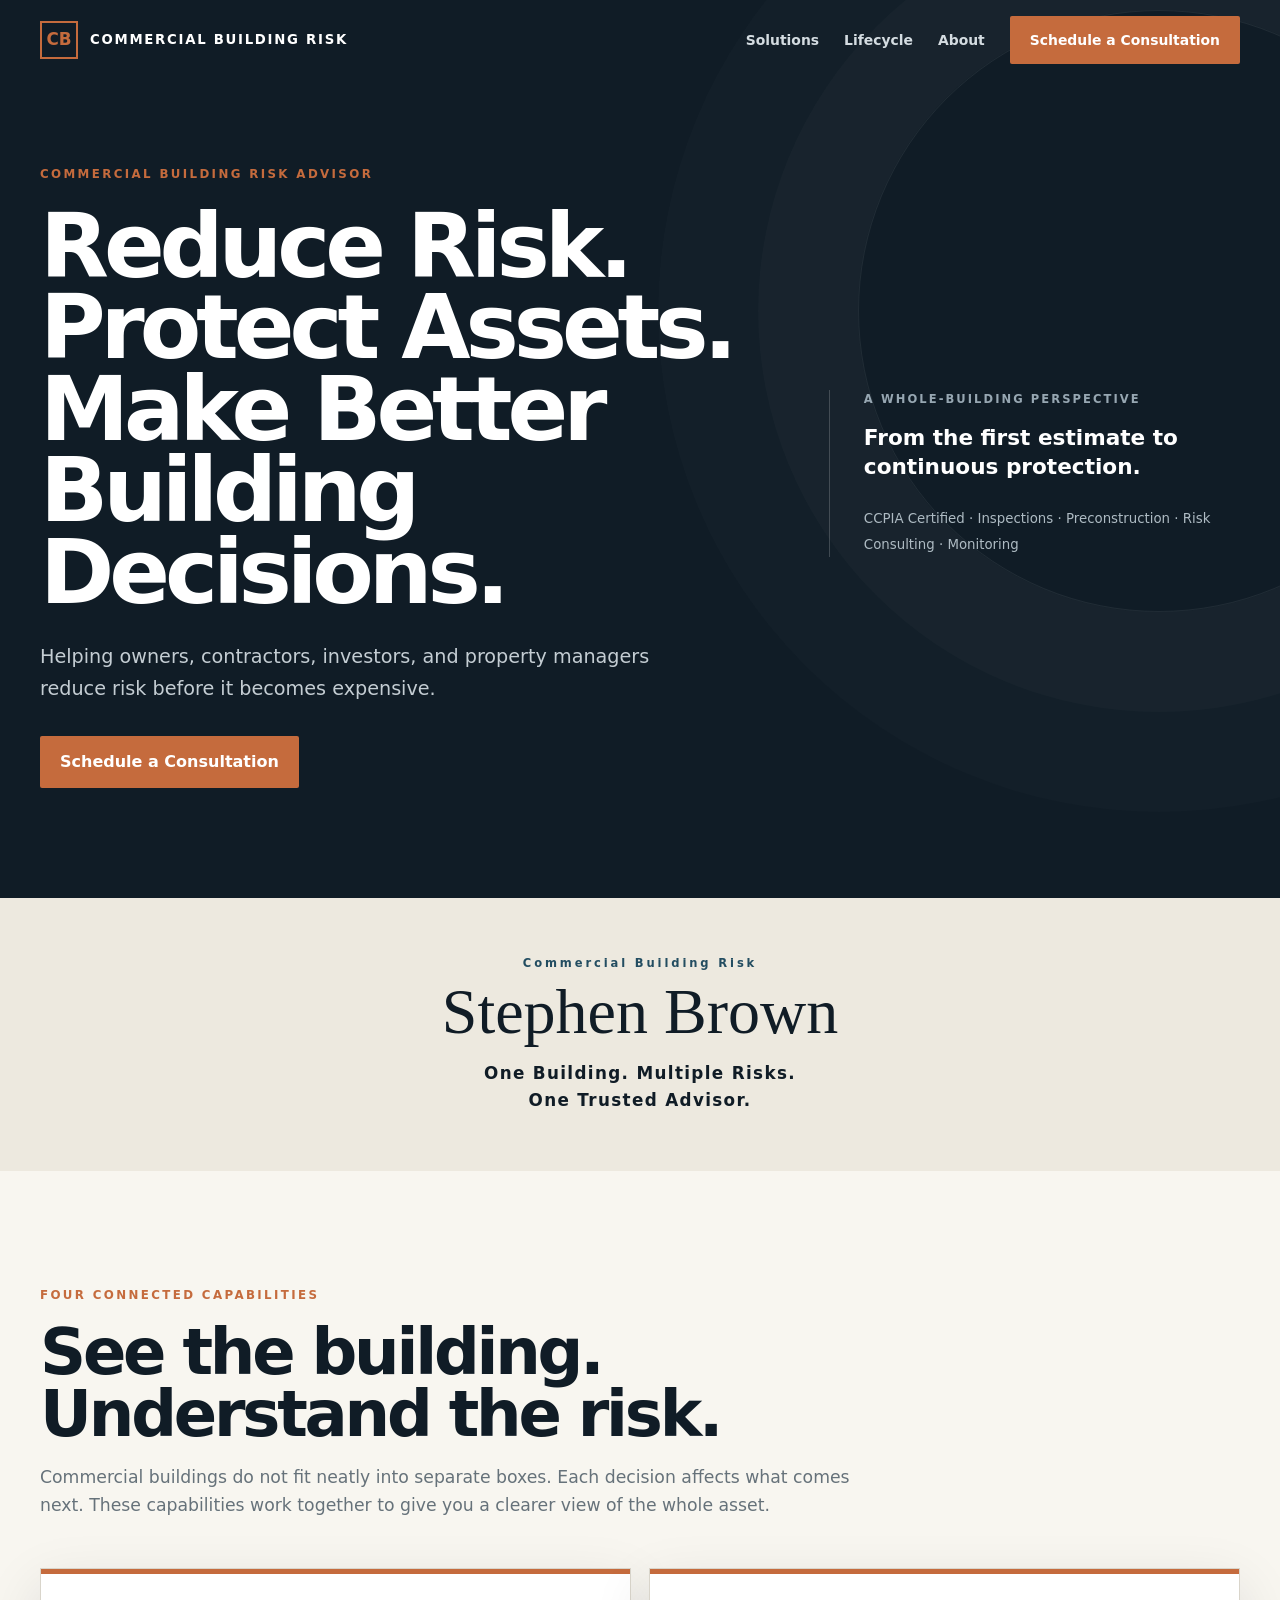
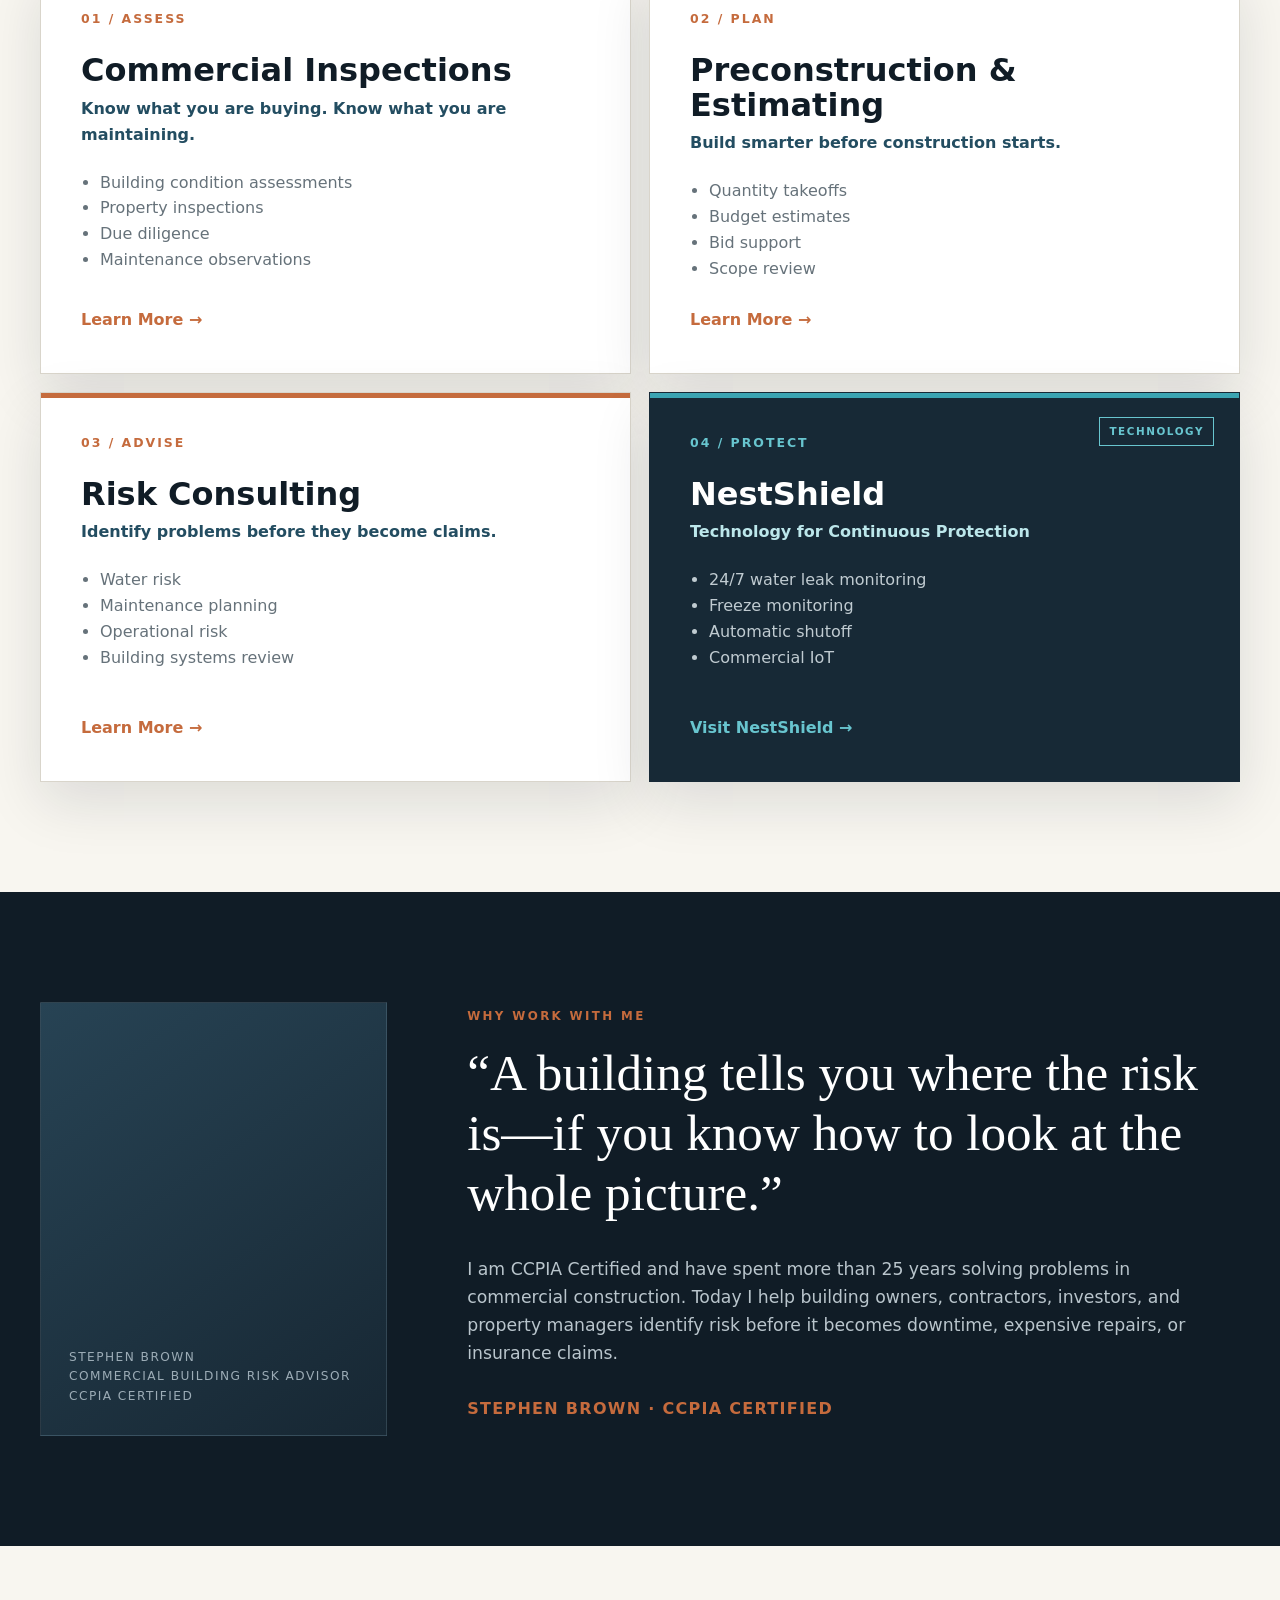
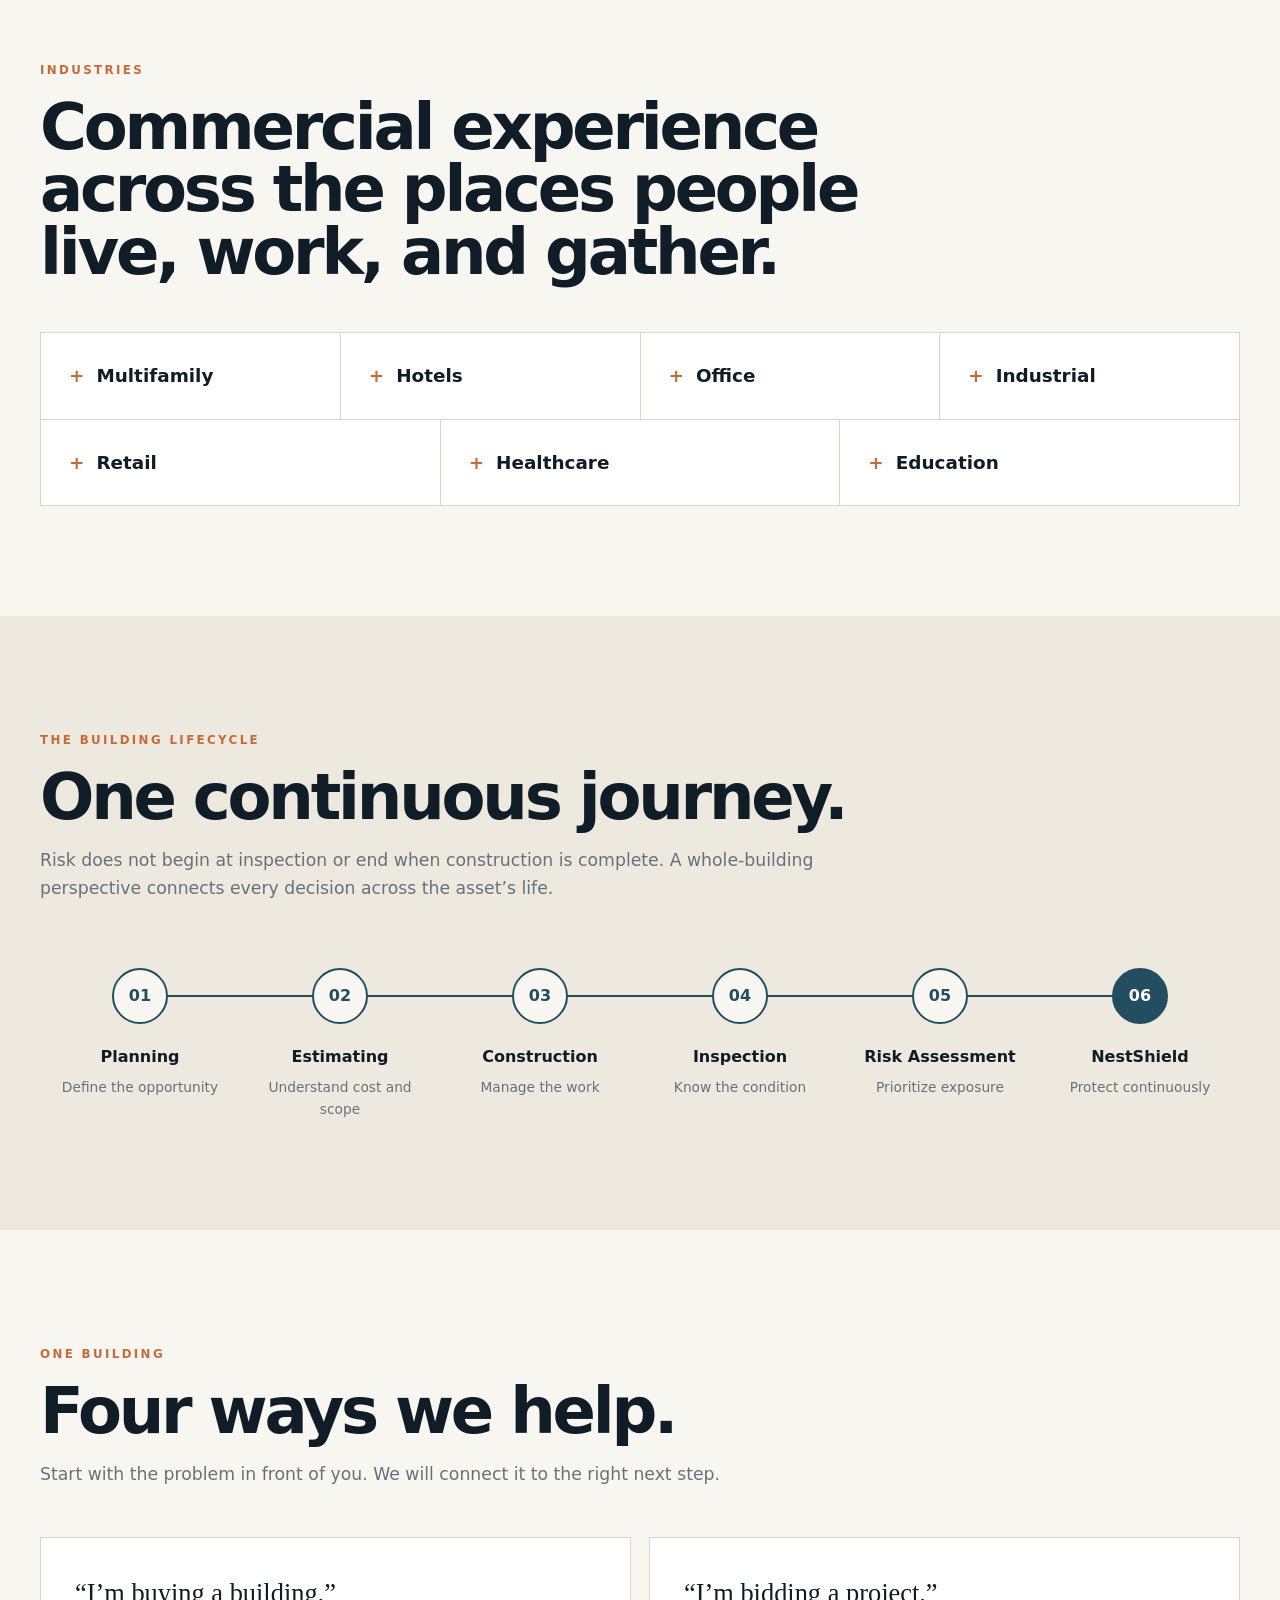
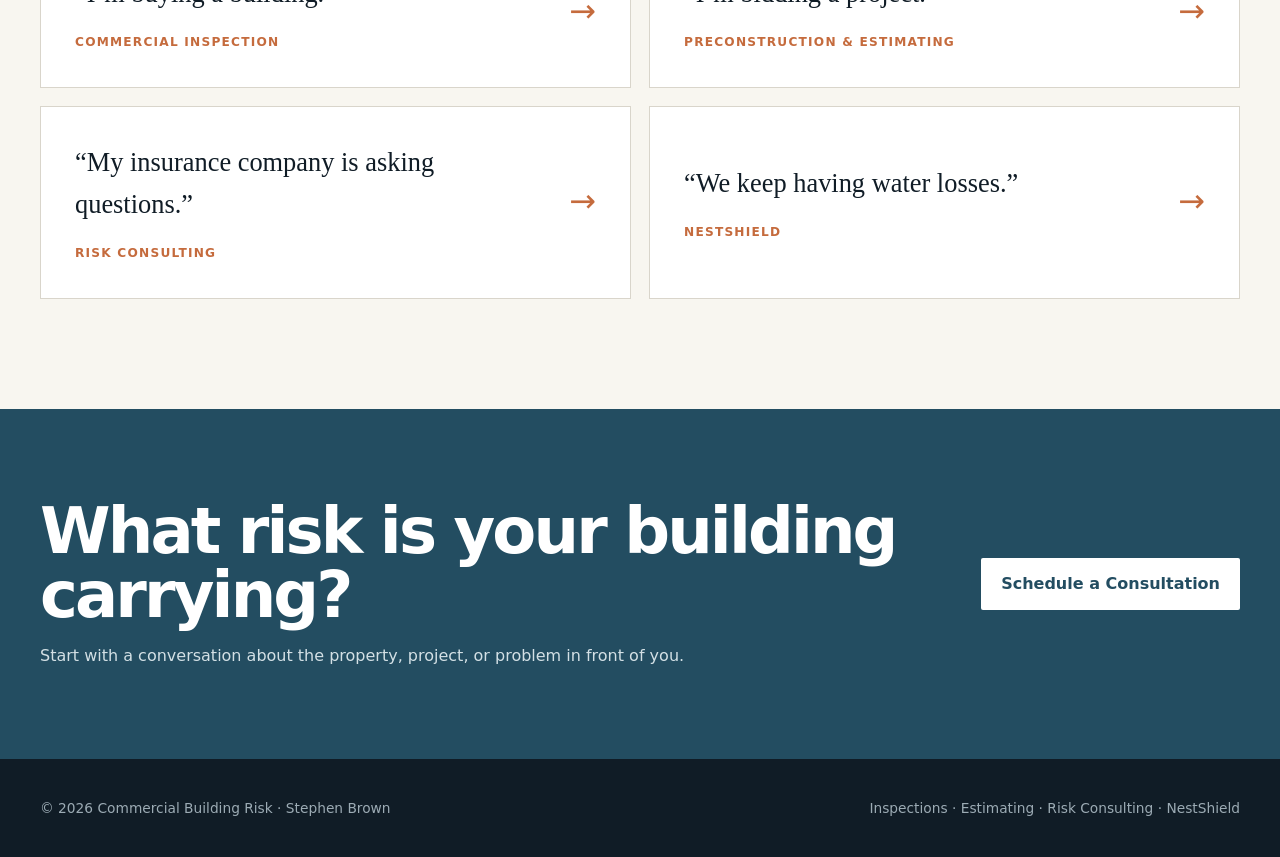
==== index.html @ 46a80c4d "Add CCPIA certification" ====
<!doctype html>
<html lang="en">
<head>
  <meta charset="utf-8">
  <meta name="viewport" content="width=device-width,initial-scale=1">
  <meta name="description" content="Commercial building inspections, preconstruction estimating, risk consulting, and continuous protection technology from Stephen Brown.">
  <title>Commercial Building Risk | Stephen Brown</title>
  <style>
    :root{--ink:#101c26;--ink2:#172936;--blue:#234d61;--copper:#c56b3d;--sand:#ede9df;--paper:#f8f6f0;--white:#fff;--muted:#66727a;--line:#d9d5cb;--max:1200px;--shadow:0 20px 55px rgba(16,28,38,.12)}
    *{box-sizing:border-box}html{scroll-behavior:smooth}body{margin:0;background:var(--paper);color:var(--ink);font:16px/1.62 Inter,ui-sans-serif,system-ui,-apple-system,"Segoe UI",sans-serif}a{color:inherit}.wrap{width:min(var(--max),calc(100% - 42px));margin:auto}.nav{height:80px;display:flex;align-items:center;justify-content:space-between;position:relative;z-index:2}.brand{text-decoration:none;display:flex;align-items:center;gap:12px;font-size:.83rem;font-weight:900;letter-spacing:.13em;text-transform:uppercase}.brand-mark{width:38px;height:38px;border:2px solid var(--copper);display:grid;place-items:center;color:var(--copper);font-size:1.05rem;letter-spacing:0}.navlinks{display:flex;align-items:center;gap:25px}.navlinks>a{text-decoration:none;color:#d4dce1;font-size:.87rem;font-weight:700}.btn{display:inline-flex;align-items:center;justify-content:center;padding:13px 20px;border-radius:2px;background:var(--copper);color:#fff;text-decoration:none;font-weight:850;transition:.2s}.btn:hover{transform:translateY(-2px);background:#ad5930}.navlinks .btn{color:#fff}.hero-wrap{background:var(--ink);color:#fff;position:relative;overflow:hidden}.hero-wrap:after{content:"";position:absolute;width:600px;height:600px;border:1px solid #ffffff12;border-radius:50%;right:-180px;top:10px;box-shadow:0 0 0 100px #ffffff05,0 0 0 200px #ffffff03}.hero{min-height:700px;display:grid;grid-template-columns:1fr .58fr;gap:80px;align-items:center;padding:80px 0 110px;position:relative;z-index:1}.eyebrow{color:var(--copper);font-size:.74rem;font-weight:900;letter-spacing:.2em;text-transform:uppercase}.hero h1{font-size:clamp(3.4rem,7vw,6.8rem);line-height:.91;letter-spacing:-.057em;margin:20px 0 28px;max-width:850px}.hero p{color:#c4cdd3;font-size:1.2rem;max-width:680px;margin:0 0 32px}.hero-side{border-left:1px solid #ffffff30;padding-left:34px}.hero-side span{display:block;color:#97a7b2;font-size:.72rem;font-weight:850;letter-spacing:.18em;text-transform:uppercase}.hero-side strong{display:block;font-size:1.35rem;line-height:1.35;margin:14px 0 24px}.hero-side small{color:#aebbc3}.manifesto{background:var(--sand);padding:56px 0}.manifesto-inner{text-align:center}.manifesto .mini{font-size:.72rem;letter-spacing:.25em;font-weight:900;color:var(--blue)}.manifesto h2{font-family:Georgia,serif;font-weight:400;font-size:clamp(2.2rem,5vw,4.6rem);margin:8px 0 2px;line-height:1}.manifesto p{font-size:1.05rem;font-weight:800;letter-spacing:.08em;margin:16px 0 0}.section{padding:110px 0}.heading{max-width:820px;margin-bottom:48px}.heading h2{font-size:clamp(2.7rem,5vw,5rem);line-height:.98;letter-spacing:-.05em;margin:14px 0 18px}.heading p{font-size:1.08rem;color:var(--muted)}.service-grid{display:grid;grid-template-columns:repeat(2,1fr);gap:18px}.service-card{background:#fff;border:1px solid var(--line);padding:40px;min-height:390px;display:flex;flex-direction:column;position:relative;overflow:hidden;box-shadow:var(--shadow)}.service-card:before{content:"";position:absolute;top:0;left:0;width:100%;height:5px;background:var(--copper)}.service-card .number{color:var(--copper);font-weight:900;font-size:.78rem;letter-spacing:.16em}.service-card h3{font-size:2rem;line-height:1.08;margin:24px 0 8px}.service-card .promise{color:var(--blue);font-weight:800;margin:0 0 22px}.service-card ul{padding-left:19px;color:var(--muted);margin:0 0 25px}.service-card a{margin-top:auto;text-decoration:none;font-weight:900;color:var(--copper)}.nest{background:var(--ink2);color:#fff;border-color:var(--ink2)}.nest:before{background:#3ba4b2}.nest .number,.nest a{color:#68c5cf}.nest .promise{color:#bce7eb}.nest ul{color:#c0cbd1}.nest-badge{position:absolute;right:25px;top:24px;border:1px solid #68c5cf;color:#68c5cf;padding:5px 9px;font-size:.65rem;font-weight:900;letter-spacing:.15em}.about{background:var(--ink);color:#fff}.about-grid{display:grid;grid-template-columns:.62fr 1.38fr;gap:80px;align-items:start}.portrait{aspect-ratio:4/5;background:linear-gradient(145deg,#274354,#172733);display:flex;align-items:flex-end;padding:28px;border:1px solid #ffffff17}.portrait span{color:#9cacb6;font-size:.76rem;letter-spacing:.12em;text-transform:uppercase}.about blockquote{font-family:Georgia,serif;font-size:clamp(2rem,4vw,3.6rem);line-height:1.18;margin:15px 0 32px}.about-copy{color:#b9c5cc;font-size:1.08rem;max-width:760px}.signature{color:var(--copper);font-weight:900;letter-spacing:.08em;margin-top:28px}.industries{display:flex;flex-wrap:wrap;border-top:1px solid var(--line);border-left:1px solid var(--line)}.industry{flex:1 1 240px;padding:28px;border-right:1px solid var(--line);border-bottom:1px solid var(--line);background:#fff;font-size:1.15rem;font-weight:850}.industry:before{content:"+";color:var(--copper);margin-right:12px}.lifecycle{background:var(--sand)}.journey{display:grid;grid-template-columns:repeat(6,1fr);position:relative;margin-top:65px}.journey:before{content:"";position:absolute;top:27px;left:8%;right:8%;height:2px;background:var(--blue)}.phase{text-align:center;position:relative;padding:0 12px}.dot{width:56px;height:56px;border-radius:50%;background:var(--paper);border:2px solid var(--blue);display:grid;place-items:center;margin:0 auto 20px;position:relative;font-weight:900;color:var(--blue)}.phase:last-child .dot{background:var(--blue);color:#fff}.phase h3{font-size:1rem;margin:0 0 6px}.phase p{font-size:.86rem;color:var(--muted);margin:0}.entry-grid{display:grid;grid-template-columns:repeat(2,1fr);gap:18px}.entry{background:#fff;border:1px solid var(--line);padding:34px;display:grid;grid-template-columns:1fr auto;align-items:center;gap:20px;transition:.2s}.entry:hover{transform:translateY(-3px);box-shadow:var(--shadow)}.entry .thought{font-family:Georgia,serif;font-size:1.65rem;margin:0 0 18px}.entry .answer{font-weight:900;color:var(--copper);text-transform:uppercase;letter-spacing:.1em;font-size:.76rem}.arrow{font-size:2rem;color:var(--copper)}.closing{background:var(--blue);color:#fff;padding:90px 0}.closing-inner{display:flex;align-items:center;justify-content:space-between;gap:50px}.closing h2{font-size:clamp(2.6rem,5vw,4.8rem);line-height:1;margin:0 0 16px;letter-spacing:-.045em}.closing p{color:#d3e0e5;max-width:650px;margin:0}.closing .btn{white-space:nowrap;background:#fff;color:var(--blue)}footer{background:var(--ink);color:#9cabb4;padding:38px 0}.foot{display:flex;justify-content:space-between;gap:20px;flex-wrap:wrap;font-size:.86rem}
    @media(max-width:900px){.hero{grid-template-columns:1fr;gap:45px}.hero-side{max-width:560px}.about-grid{grid-template-columns:1fr}.portrait{max-width:360px}.journey{grid-template-columns:repeat(3,1fr);gap:42px 0}.journey:before{display:none}.phase:after{content:"↓";display:block;color:var(--copper);margin-top:15px}.phase:last-child:after{display:none}.closing-inner{align-items:flex-start;flex-direction:column}}@media(max-width:650px){.wrap{width:min(var(--max),calc(100% - 26px))}.navlinks>a:not(.btn){display:none}.brand{font-size:.71rem}.hero{min-height:auto;padding:60px 0 80px}.hero h1{font-size:3.25rem}.service-grid,.entry-grid{grid-template-columns:1fr}.service-card{min-height:0;padding:30px}.section{padding:80px 0}.about-grid{gap:40px}.journey{grid-template-columns:1fr}.phase{padding-bottom:15px}.closing{padding:70px 0}.foot{display:grid}}
  </style>
</head>
<body>
  <header class="hero-wrap">
    <nav class="wrap nav"><a class="brand" href="#top"><span class="brand-mark">CB</span> Commercial Building Risk</a><div class="navlinks"><a href="#solutions">Solutions</a><a href="#lifecycle">Lifecycle</a><a href="#about">About</a><a class="btn" href="#contact">Schedule a Consultation</a></div></nav>
    <div class="wrap hero" id="top"><div><span class="eyebrow">Commercial Building Risk Advisor</span><h1>Reduce Risk. Protect Assets. Make Better Building Decisions.</h1><p>Helping owners, contractors, investors, and property managers reduce risk before it becomes expensive.</p><a class="btn" href="#contact">Schedule a Consultation</a></div><aside class="hero-side"><span>A whole-building perspective</span><strong>From the first estimate to continuous protection.</strong><small>CCPIA Certified · Inspections · Preconstruction · Risk Consulting · Monitoring</small></aside></div>
  </header>
  <main>
    <section class="manifesto"><div class="wrap manifesto-inner"><div class="mini">Commercial Building Risk</div><h2>Stephen Brown</h2><p>One Building. Multiple Risks.<br>One Trusted Advisor.</p></div></section>
    <section class="section" id="solutions"><div class="wrap"><div class="heading"><span class="eyebrow">Four connected capabilities</span><h2>See the building. Understand the risk.</h2><p>Commercial buildings do not fit neatly into separate boxes. Each decision affects what comes next. These capabilities work together to give you a clearer view of the whole asset.</p></div><div class="service-grid">
      <article class="service-card"><div class="number">01 / ASSESS</div><h3>Commercial Inspections</h3><p class="promise">Know what you are buying. Know what you are maintaining.</p><ul><li>Building condition assessments</li><li>Property inspections</li><li>Due diligence</li><li>Maintenance observations</li></ul><a href="#contact">Learn More →</a></article>
      <article class="service-card"><div class="number">02 / PLAN</div><h3>Preconstruction &amp; Estimating</h3><p class="promise">Build smarter before construction starts.</p><ul><li>Quantity takeoffs</li><li>Budget estimates</li><li>Bid support</li><li>Scope review</li></ul><a href="#contact">Learn More →</a></article>
      <article class="service-card"><div class="number">03 / ADVISE</div><h3>Risk Consulting</h3><p class="promise">Identify problems before they become claims.</p><ul><li>Water risk</li><li>Maintenance planning</li><li>Operational risk</li><li>Building systems review</li></ul><a href="#contact">Learn More →</a></article>
      <article class="service-card nest"><div class="nest-badge">TECHNOLOGY</div><div class="number">04 / PROTECT</div><h3>NestShield</h3><p class="promise">Technology for Continuous Protection</p><ul><li>24/7 water leak monitoring</li><li>Freeze monitoring</li><li>Automatic shutoff</li><li>Commercial IoT</li></ul><a href="https://nestshield.net" target="_blank" rel="noopener noreferrer">Visit NestShield →</a></article>
    </div></div></section>
    <section class="section about" id="about"><div class="wrap about-grid"><div class="portrait"><span>Stephen Brown<br>Commercial Building Risk Advisor<br>CCPIA Certified</span></div><div><span class="eyebrow">Why work with me</span><blockquote>“A building tells you where the risk is—if you know how to look at the whole picture.”</blockquote><p class="about-copy">I am CCPIA Certified and have spent more than 25 years solving problems in commercial construction. Today I help building owners, contractors, investors, and property managers identify risk before it becomes downtime, expensive repairs, or insurance claims.</p><div class="signature">STEPHEN BROWN · CCPIA CERTIFIED</div></div></div></section>
    <section class="section"><div class="wrap"><div class="heading"><span class="eyebrow">Industries</span><h2>Commercial experience across the places people live, work, and gather.</h2></div><div class="industries"><div class="industry">Multifamily</div><div class="industry">Hotels</div><div class="industry">Office</div><div class="industry">Industrial</div><div class="industry">Retail</div><div class="industry">Healthcare</div><div class="industry">Education</div></div></div></section>
    <section class="section lifecycle" id="lifecycle"><div class="wrap"><div class="heading"><span class="eyebrow">The building lifecycle</span><h2>One continuous journey.</h2><p>Risk does not begin at inspection or end when construction is complete. A whole-building perspective connects every decision across the asset’s life.</p></div><div class="journey"><div class="phase"><div class="dot">01</div><h3>Planning</h3><p>Define the opportunity</p></div><div class="phase"><div class="dot">02</div><h3>Estimating</h3><p>Understand cost and scope</p></div><div class="phase"><div class="dot">03</div><h3>Construction</h3><p>Manage the work</p></div><div class="phase"><div class="dot">04</div><h3>Inspection</h3><p>Know the condition</p></div><div class="phase"><div class="dot">05</div><h3>Risk Assessment</h3><p>Prioritize exposure</p></div><div class="phase"><div class="dot">06</div><h3>NestShield</h3><p>Protect continuously</p></div></div></div></section>
    <section class="section"><div class="wrap"><div class="heading"><span class="eyebrow">One building</span><h2>Four ways we help.</h2><p>Start with the problem in front of you. We will connect it to the right next step.</p></div><div class="entry-grid"><div class="entry"><div><p class="thought">“I’m buying a building.”</p><div class="answer">Commercial Inspection</div></div><div class="arrow">→</div></div><div class="entry"><div><p class="thought">“I’m bidding a project.”</p><div class="answer">Preconstruction &amp; Estimating</div></div><div class="arrow">→</div></div><div class="entry"><div><p class="thought">“My insurance company is asking questions.”</p><div class="answer">Risk Consulting</div></div><div class="arrow">→</div></div><div class="entry"><div><p class="thought">“We keep having water losses.”</p><div class="answer">NestShield</div></div><div class="arrow">→</div></div></div></div></section>
    <section class="closing" id="contact"><div class="wrap closing-inner"><div><h2>What risk is your building carrying?</h2><p>Start with a conversation about the property, project, or problem in front of you.</p></div><a class="btn" href="mailto:YOUR-EMAIL@EXAMPLE.COM?subject=Commercial%20Building%20Risk%20Consultation">Schedule a Consultation</a></div></section>
  </main>
  <footer><div class="wrap foot"><div>© 2026 Commercial Building Risk · Stephen Brown</div><div>Inspections · Estimating · Risk Consulting · NestShield</div></div></footer>
</body>
</html>
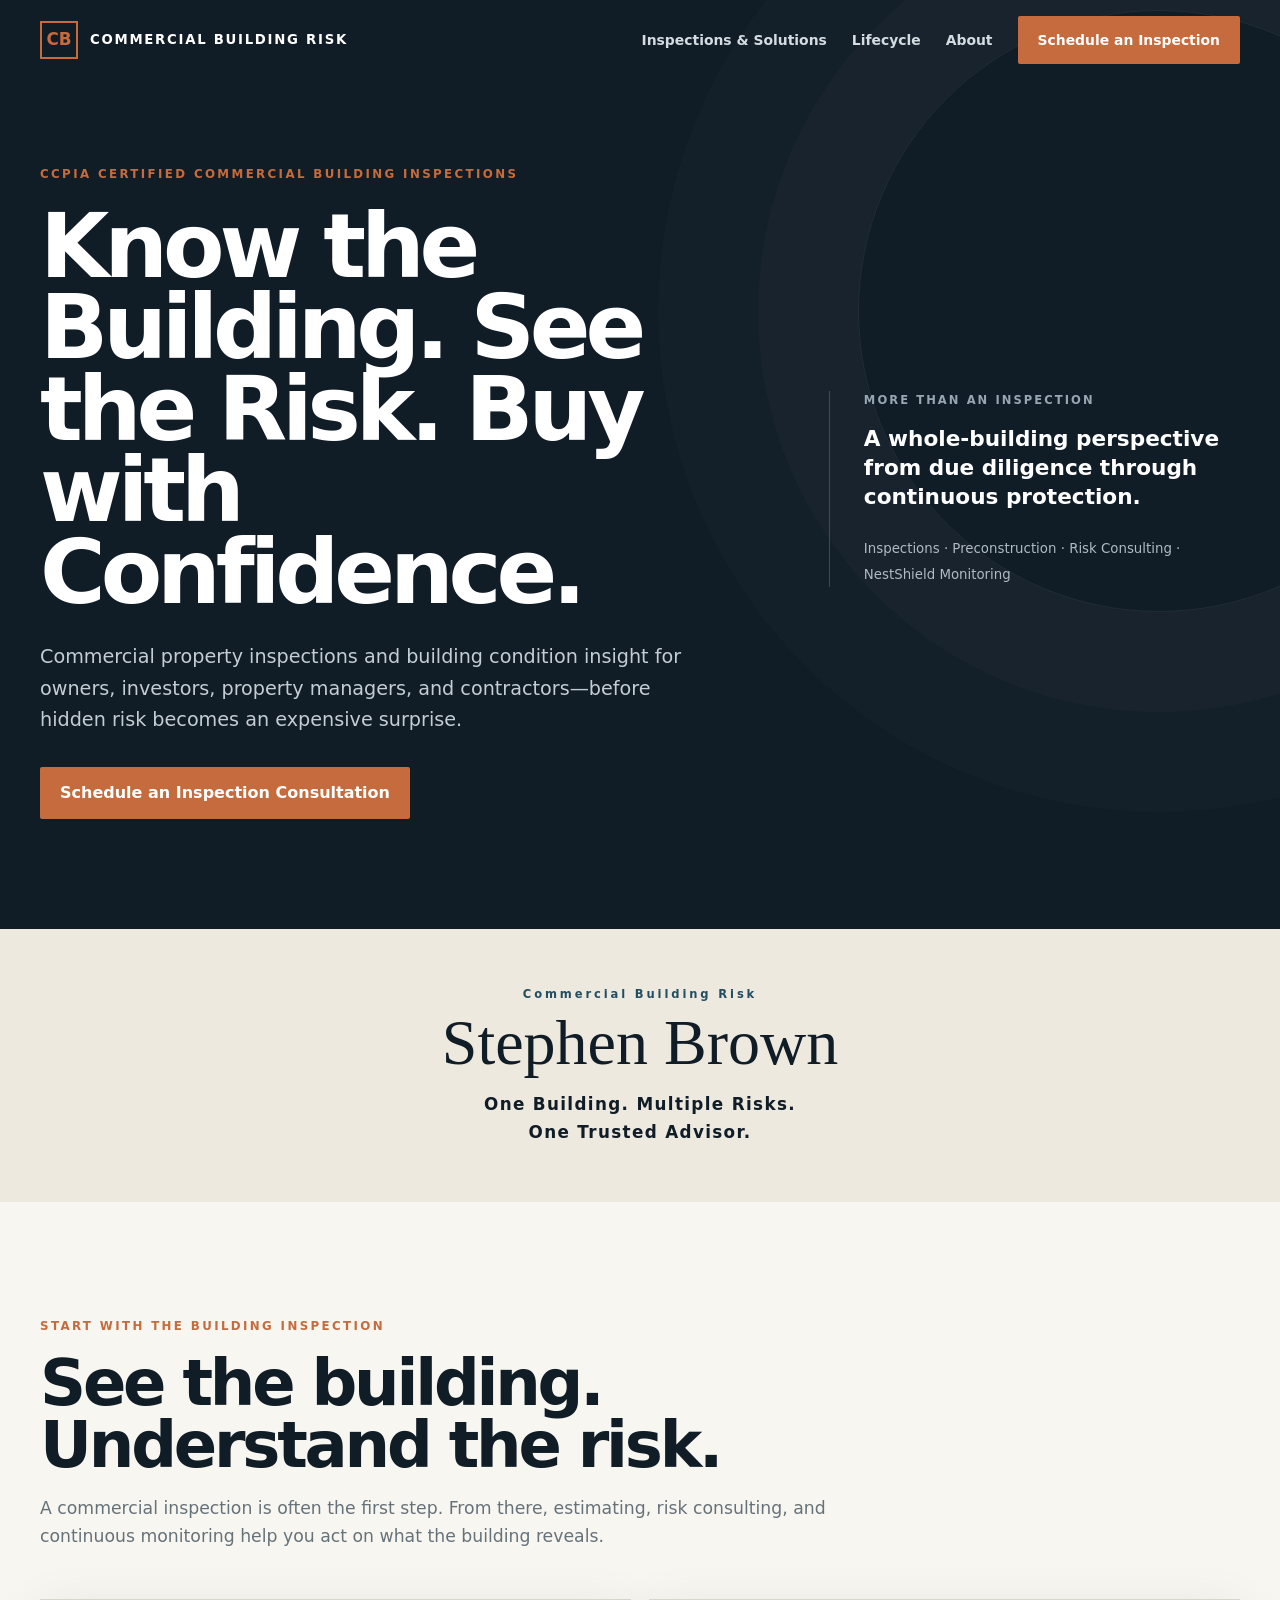
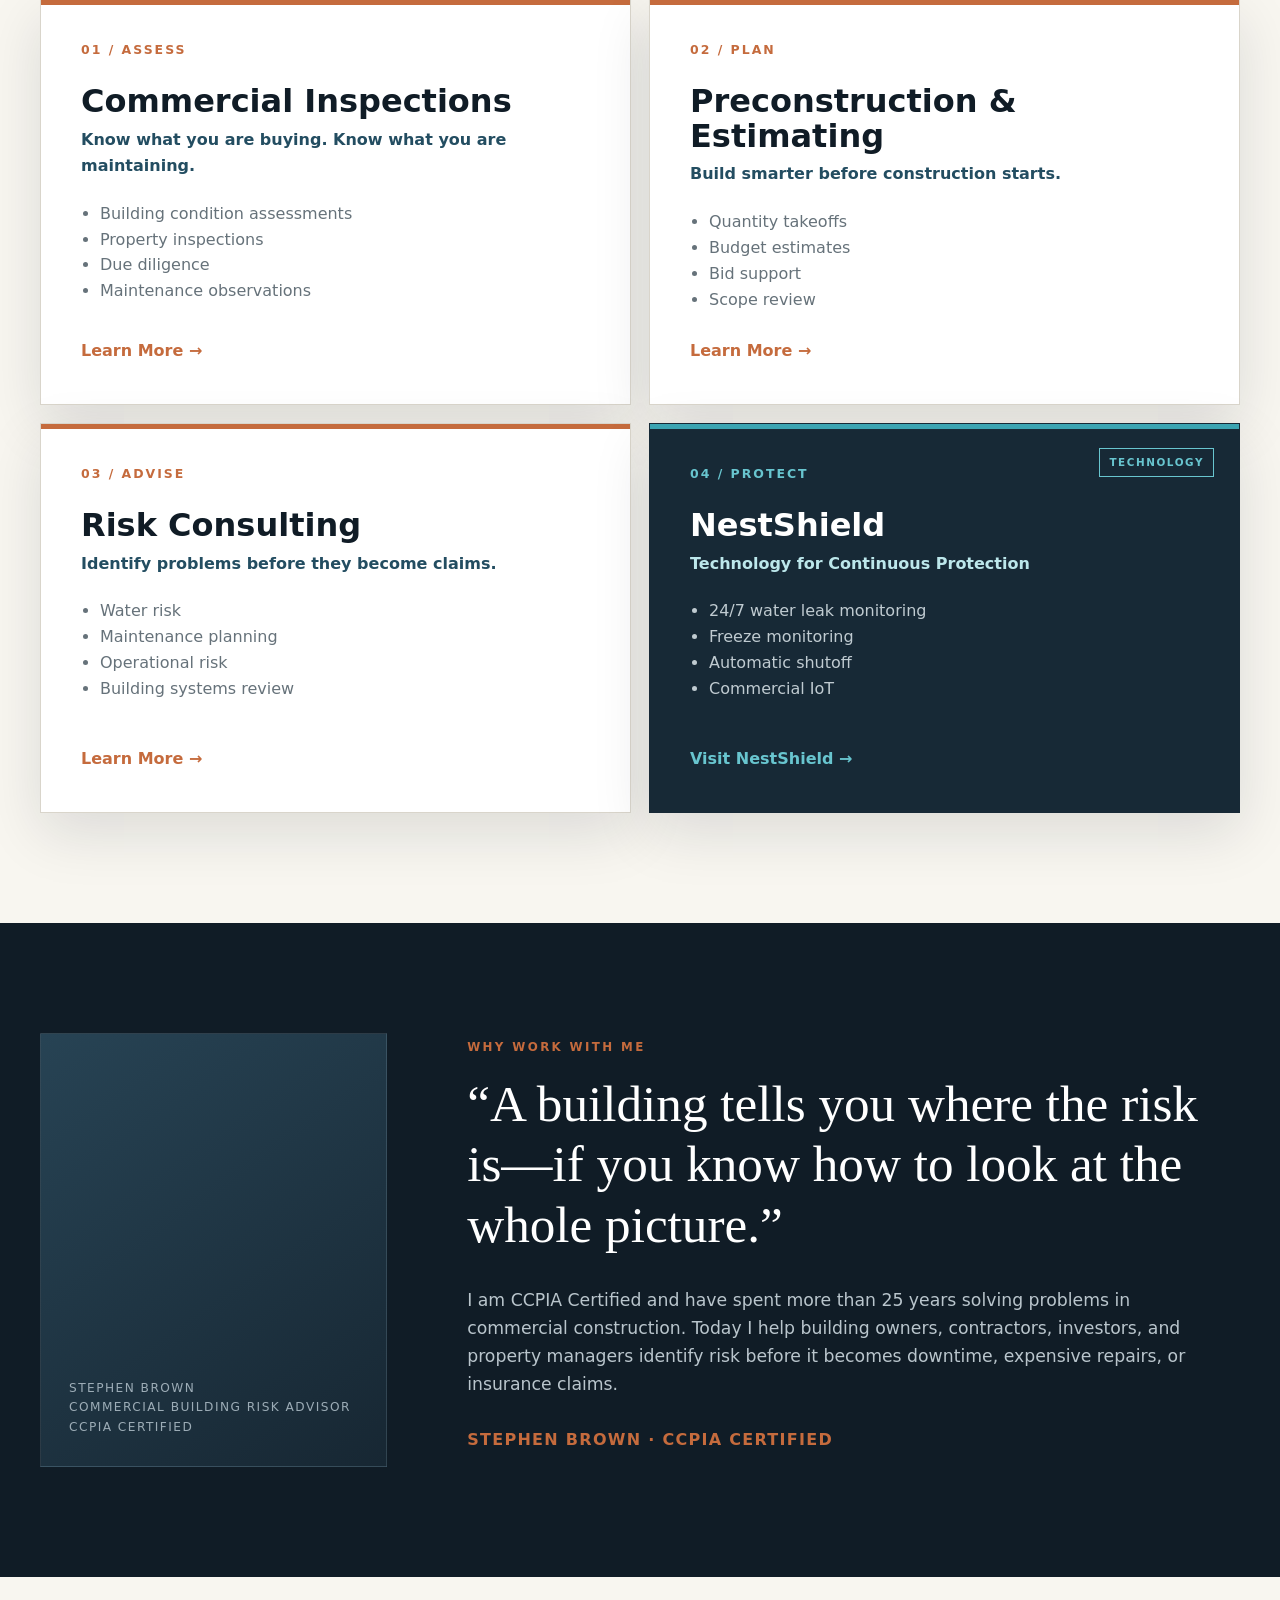
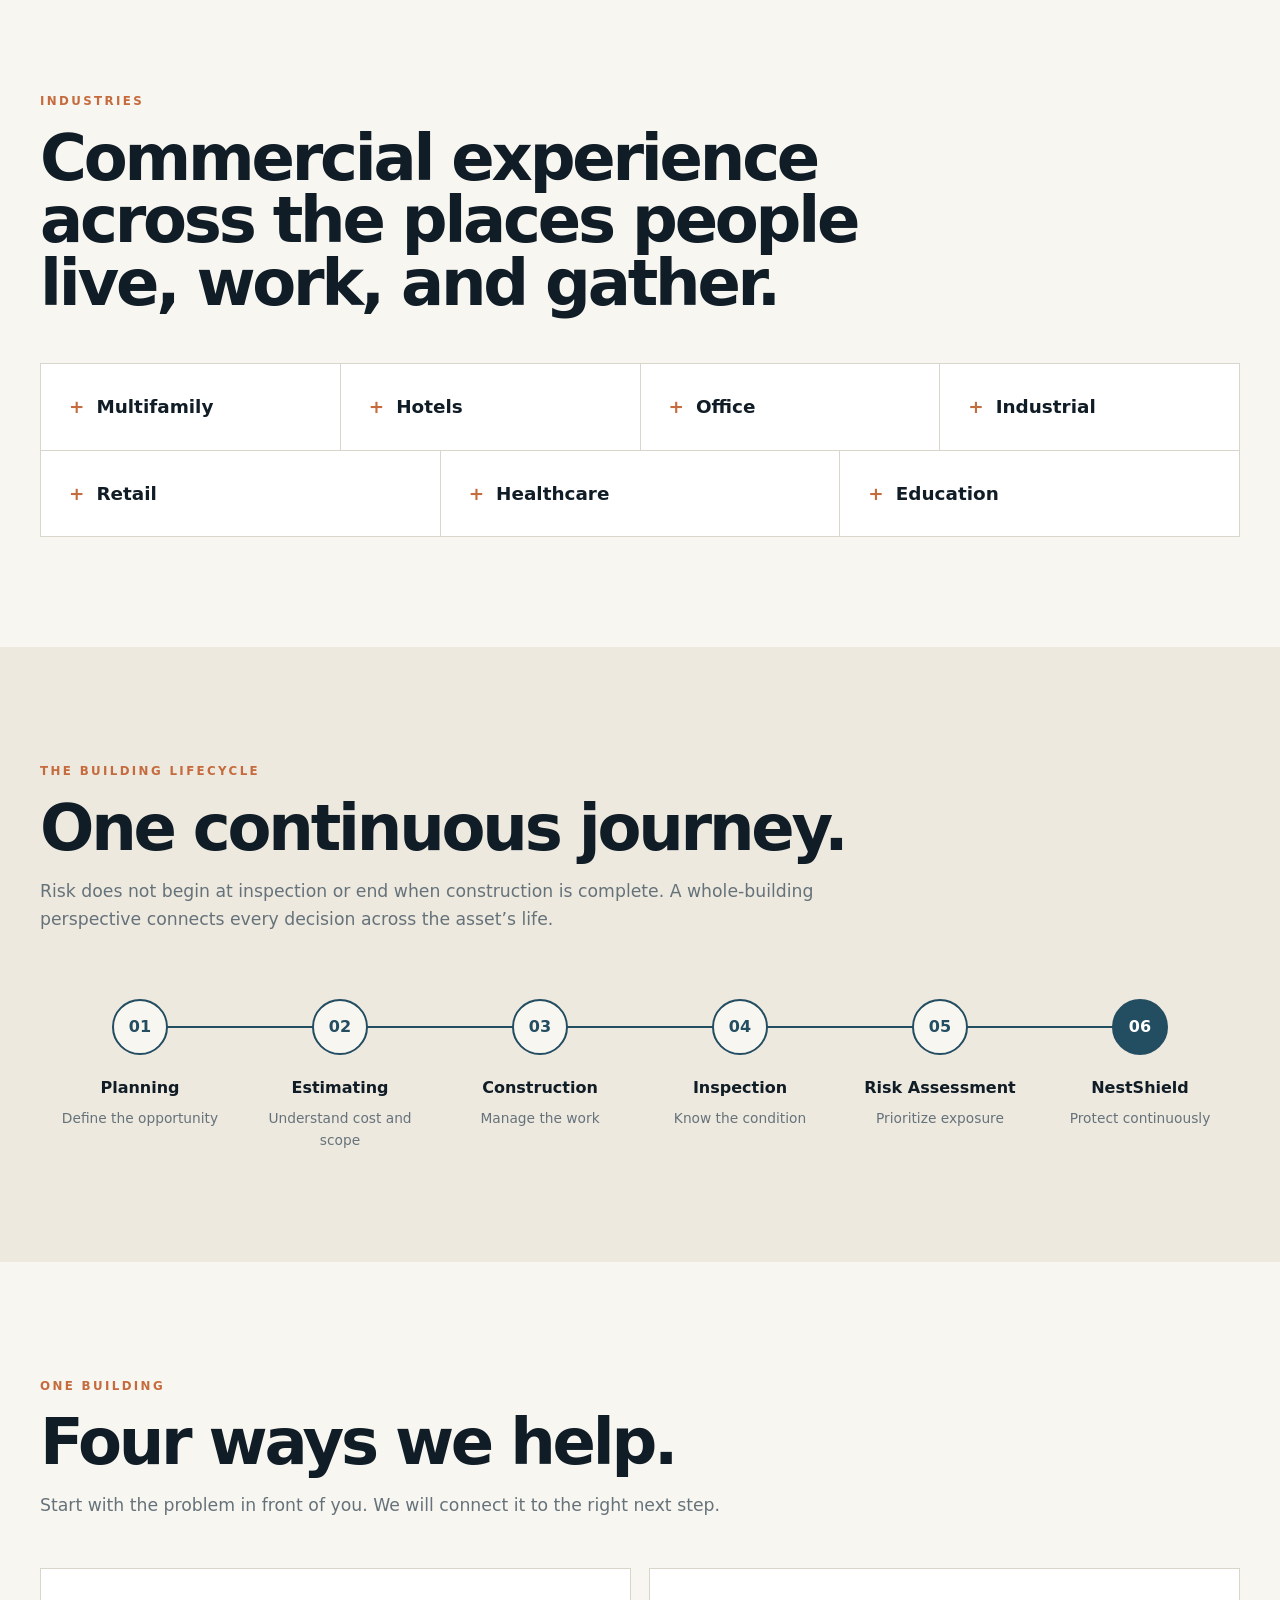
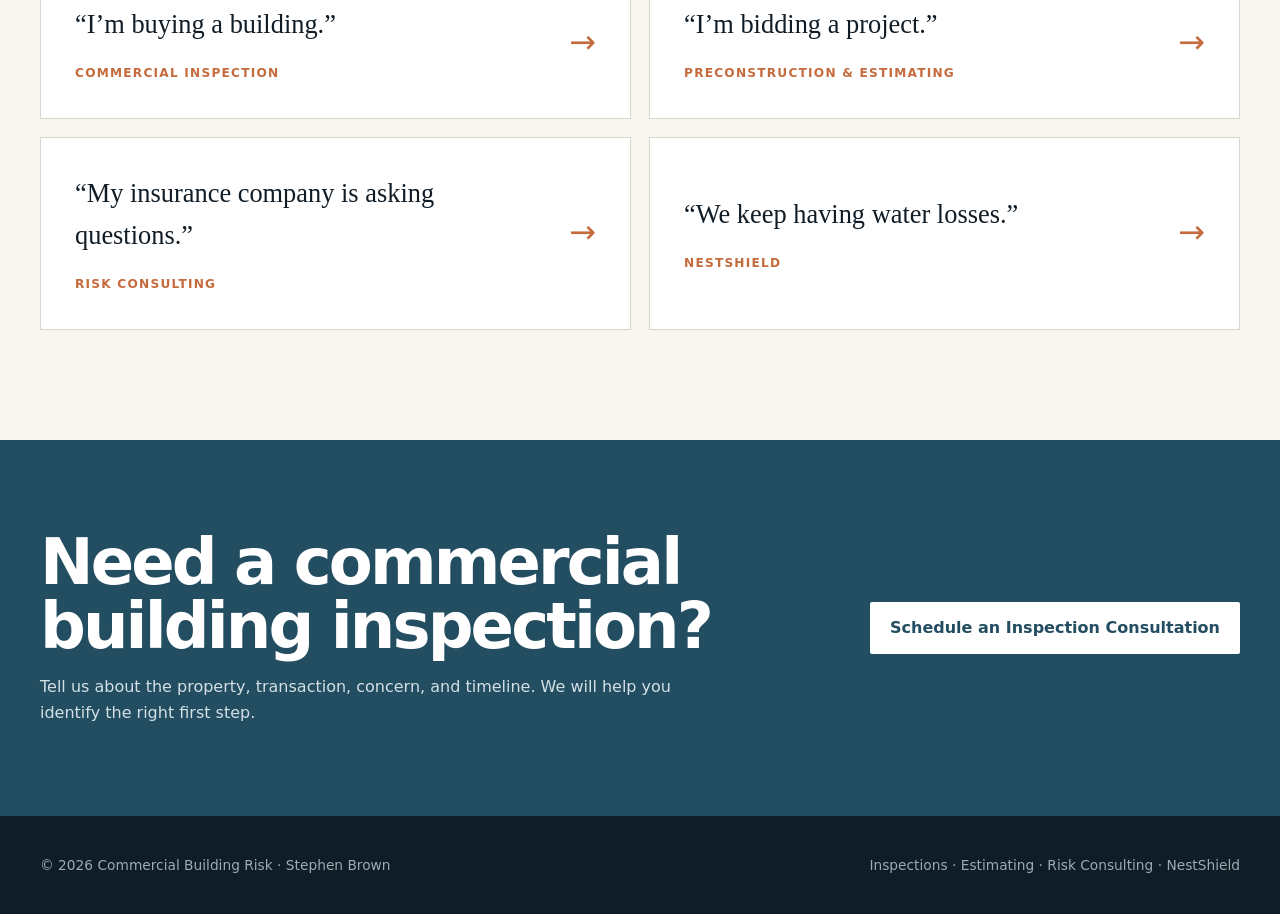
==== commit 54f367d6: "Lead with commercial building inspections" ====
--- a/index.html
+++ b/index.html
@@ -13,12 +13,12 @@
 </head>
 <body>
   <header class="hero-wrap">
-    <nav class="wrap nav"><a class="brand" href="#top"><span class="brand-mark">CB</span> Commercial Building Risk</a><div class="navlinks"><a href="#solutions">Solutions</a><a href="#lifecycle">Lifecycle</a><a href="#about">About</a><a class="btn" href="#contact">Schedule a Consultation</a></div></nav>
-    <div class="wrap hero" id="top"><div><span class="eyebrow">Commercial Building Risk Advisor</span><h1>Reduce Risk. Protect Assets. Make Better Building Decisions.</h1><p>Helping owners, contractors, investors, and property managers reduce risk before it becomes expensive.</p><a class="btn" href="#contact">Schedule a Consultation</a></div><aside class="hero-side"><span>A whole-building perspective</span><strong>From the first estimate to continuous protection.</strong><small>CCPIA Certified · Inspections · Preconstruction · Risk Consulting · Monitoring</small></aside></div>
+    <nav class="wrap nav"><a class="brand" href="#top"><span class="brand-mark">CB</span> Commercial Building Risk</a><div class="navlinks"><a href="#solutions">Inspections &amp; Solutions</a><a href="#lifecycle">Lifecycle</a><a href="#about">About</a><a class="btn" href="#contact">Schedule an Inspection</a></div></nav>
+    <div class="wrap hero" id="top"><div><span class="eyebrow">CCPIA Certified Commercial Building Inspections</span><h1>Know the Building. See the Risk. Buy with Confidence.</h1><p>Commercial property inspections and building condition insight for owners, investors, property managers, and contractors—before hidden risk becomes an expensive surprise.</p><a class="btn" href="#contact">Schedule an Inspection Consultation</a></div><aside class="hero-side"><span>More than an inspection</span><strong>A whole-building perspective from due diligence through continuous protection.</strong><small>Inspections · Preconstruction · Risk Consulting · NestShield Monitoring</small></aside></div>
   </header>
   <main>
     <section class="manifesto"><div class="wrap manifesto-inner"><div class="mini">Commercial Building Risk</div><h2>Stephen Brown</h2><p>One Building. Multiple Risks.<br>One Trusted Advisor.</p></div></section>
-    <section class="section" id="solutions"><div class="wrap"><div class="heading"><span class="eyebrow">Four connected capabilities</span><h2>See the building. Understand the risk.</h2><p>Commercial buildings do not fit neatly into separate boxes. Each decision affects what comes next. These capabilities work together to give you a clearer view of the whole asset.</p></div><div class="service-grid">
+    <section class="section" id="solutions"><div class="wrap"><div class="heading"><span class="eyebrow">Start with the building inspection</span><h2>See the building. Understand the risk.</h2><p>A commercial inspection is often the first step. From there, estimating, risk consulting, and continuous monitoring help you act on what the building reveals.</p></div><div class="service-grid">
       <article class="service-card"><div class="number">01 / ASSESS</div><h3>Commercial Inspections</h3><p class="promise">Know what you are buying. Know what you are maintaining.</p><ul><li>Building condition assessments</li><li>Property inspections</li><li>Due diligence</li><li>Maintenance observations</li></ul><a href="#contact">Learn More →</a></article>
       <article class="service-card"><div class="number">02 / PLAN</div><h3>Preconstruction &amp; Estimating</h3><p class="promise">Build smarter before construction starts.</p><ul><li>Quantity takeoffs</li><li>Budget estimates</li><li>Bid support</li><li>Scope review</li></ul><a href="#contact">Learn More →</a></article>
       <article class="service-card"><div class="number">03 / ADVISE</div><h3>Risk Consulting</h3><p class="promise">Identify problems before they become claims.</p><ul><li>Water risk</li><li>Maintenance planning</li><li>Operational risk</li><li>Building systems review</li></ul><a href="#contact">Learn More →</a></article>
@@ -28,7 +28,7 @@
     <section class="section"><div class="wrap"><div class="heading"><span class="eyebrow">Industries</span><h2>Commercial experience across the places people live, work, and gather.</h2></div><div class="industries"><div class="industry">Multifamily</div><div class="industry">Hotels</div><div class="industry">Office</div><div class="industry">Industrial</div><div class="industry">Retail</div><div class="industry">Healthcare</div><div class="industry">Education</div></div></div></section>
     <section class="section lifecycle" id="lifecycle"><div class="wrap"><div class="heading"><span class="eyebrow">The building lifecycle</span><h2>One continuous journey.</h2><p>Risk does not begin at inspection or end when construction is complete. A whole-building perspective connects every decision across the asset’s life.</p></div><div class="journey"><div class="phase"><div class="dot">01</div><h3>Planning</h3><p>Define the opportunity</p></div><div class="phase"><div class="dot">02</div><h3>Estimating</h3><p>Understand cost and scope</p></div><div class="phase"><div class="dot">03</div><h3>Construction</h3><p>Manage the work</p></div><div class="phase"><div class="dot">04</div><h3>Inspection</h3><p>Know the condition</p></div><div class="phase"><div class="dot">05</div><h3>Risk Assessment</h3><p>Prioritize exposure</p></div><div class="phase"><div class="dot">06</div><h3>NestShield</h3><p>Protect continuously</p></div></div></div></section>
     <section class="section"><div class="wrap"><div class="heading"><span class="eyebrow">One building</span><h2>Four ways we help.</h2><p>Start with the problem in front of you. We will connect it to the right next step.</p></div><div class="entry-grid"><div class="entry"><div><p class="thought">“I’m buying a building.”</p><div class="answer">Commercial Inspection</div></div><div class="arrow">→</div></div><div class="entry"><div><p class="thought">“I’m bidding a project.”</p><div class="answer">Preconstruction &amp; Estimating</div></div><div class="arrow">→</div></div><div class="entry"><div><p class="thought">“My insurance company is asking questions.”</p><div class="answer">Risk Consulting</div></div><div class="arrow">→</div></div><div class="entry"><div><p class="thought">“We keep having water losses.”</p><div class="answer">NestShield</div></div><div class="arrow">→</div></div></div></div></section>
-    <section class="closing" id="contact"><div class="wrap closing-inner"><div><h2>What risk is your building carrying?</h2><p>Start with a conversation about the property, project, or problem in front of you.</p></div><a class="btn" href="mailto:YOUR-EMAIL@EXAMPLE.COM?subject=Commercial%20Building%20Risk%20Consultation">Schedule a Consultation</a></div></section>
+    <section class="closing" id="contact"><div class="wrap closing-inner"><div><h2>Need a commercial building inspection?</h2><p>Tell us about the property, transaction, concern, and timeline. We will help you identify the right first step.</p></div><a class="btn" href="mailto:YOUR-EMAIL@EXAMPLE.COM?subject=Commercial%20Building%20Inspection%20Request">Schedule an Inspection Consultation</a></div></section>
   </main>
   <footer><div class="wrap foot"><div>© 2026 Commercial Building Risk · Stephen Brown</div><div>Inspections · Estimating · Risk Consulting · NestShield</div></div></footer>
 </body>
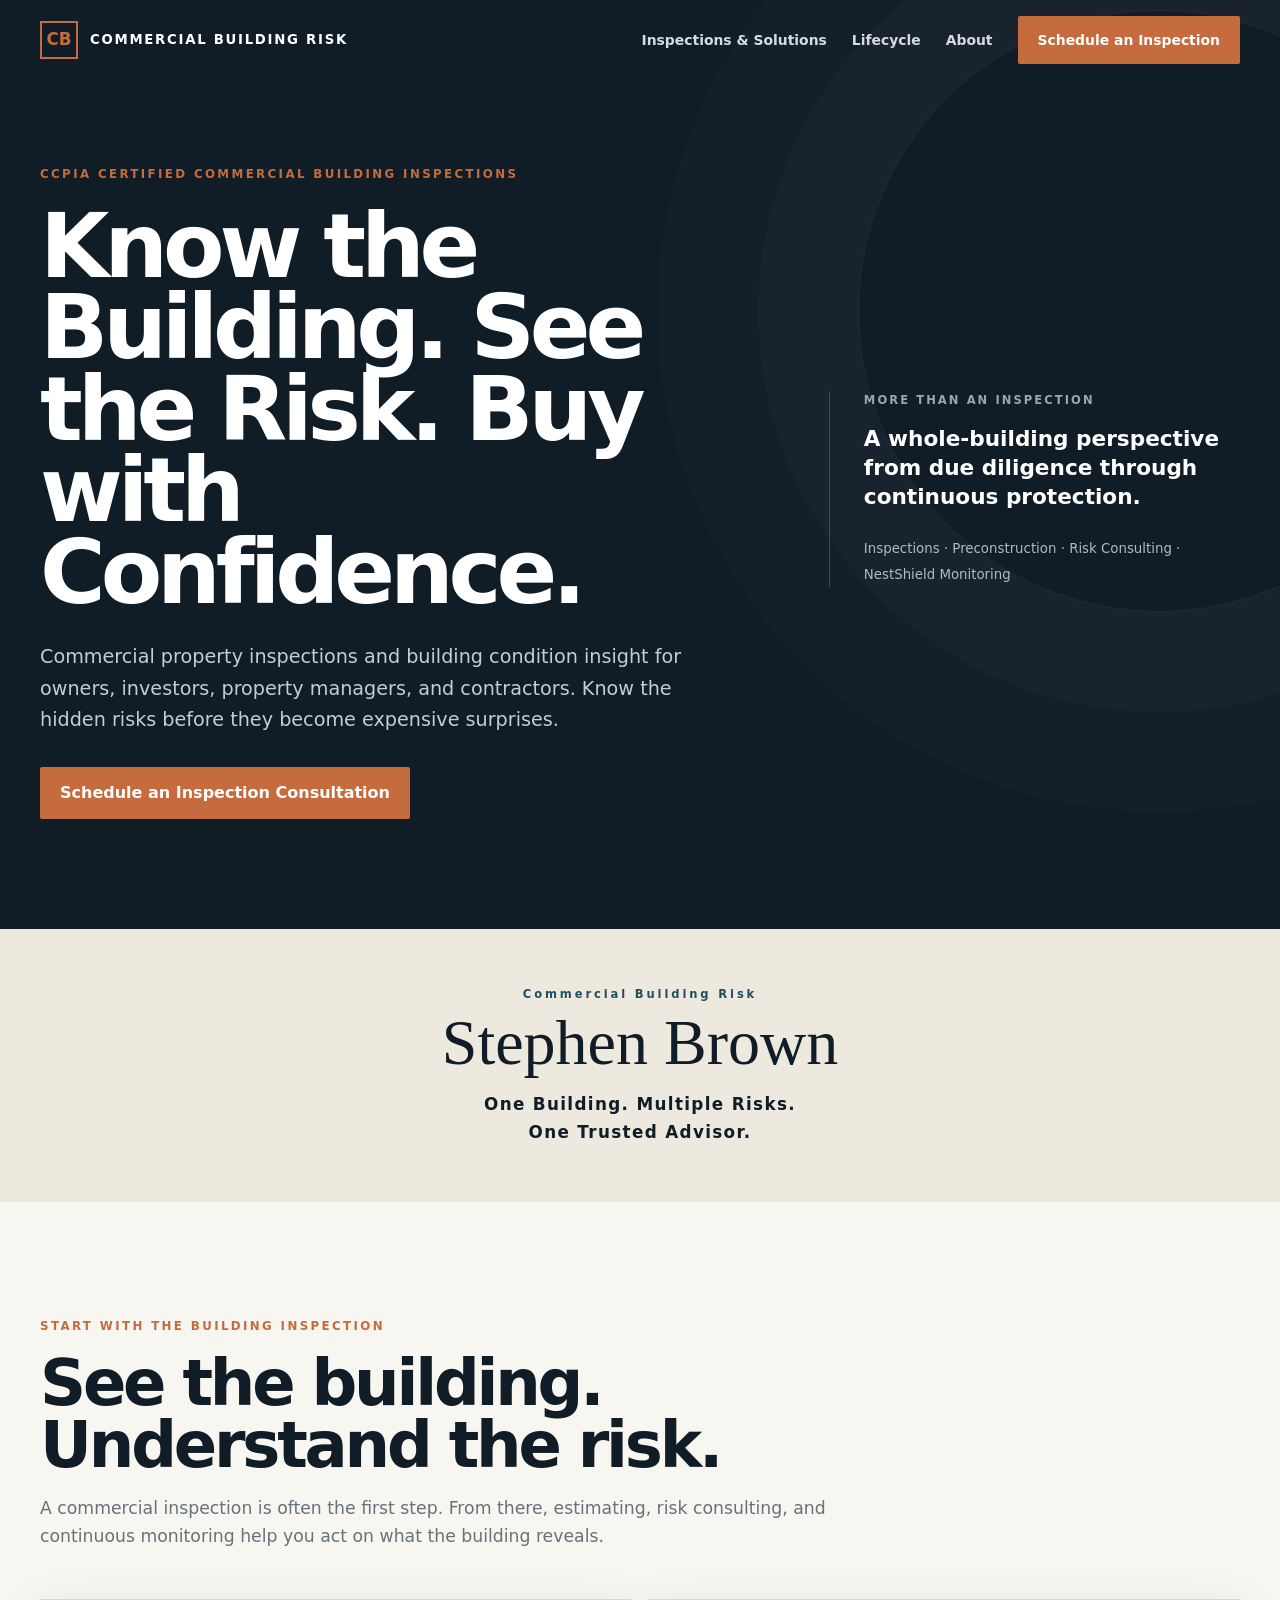
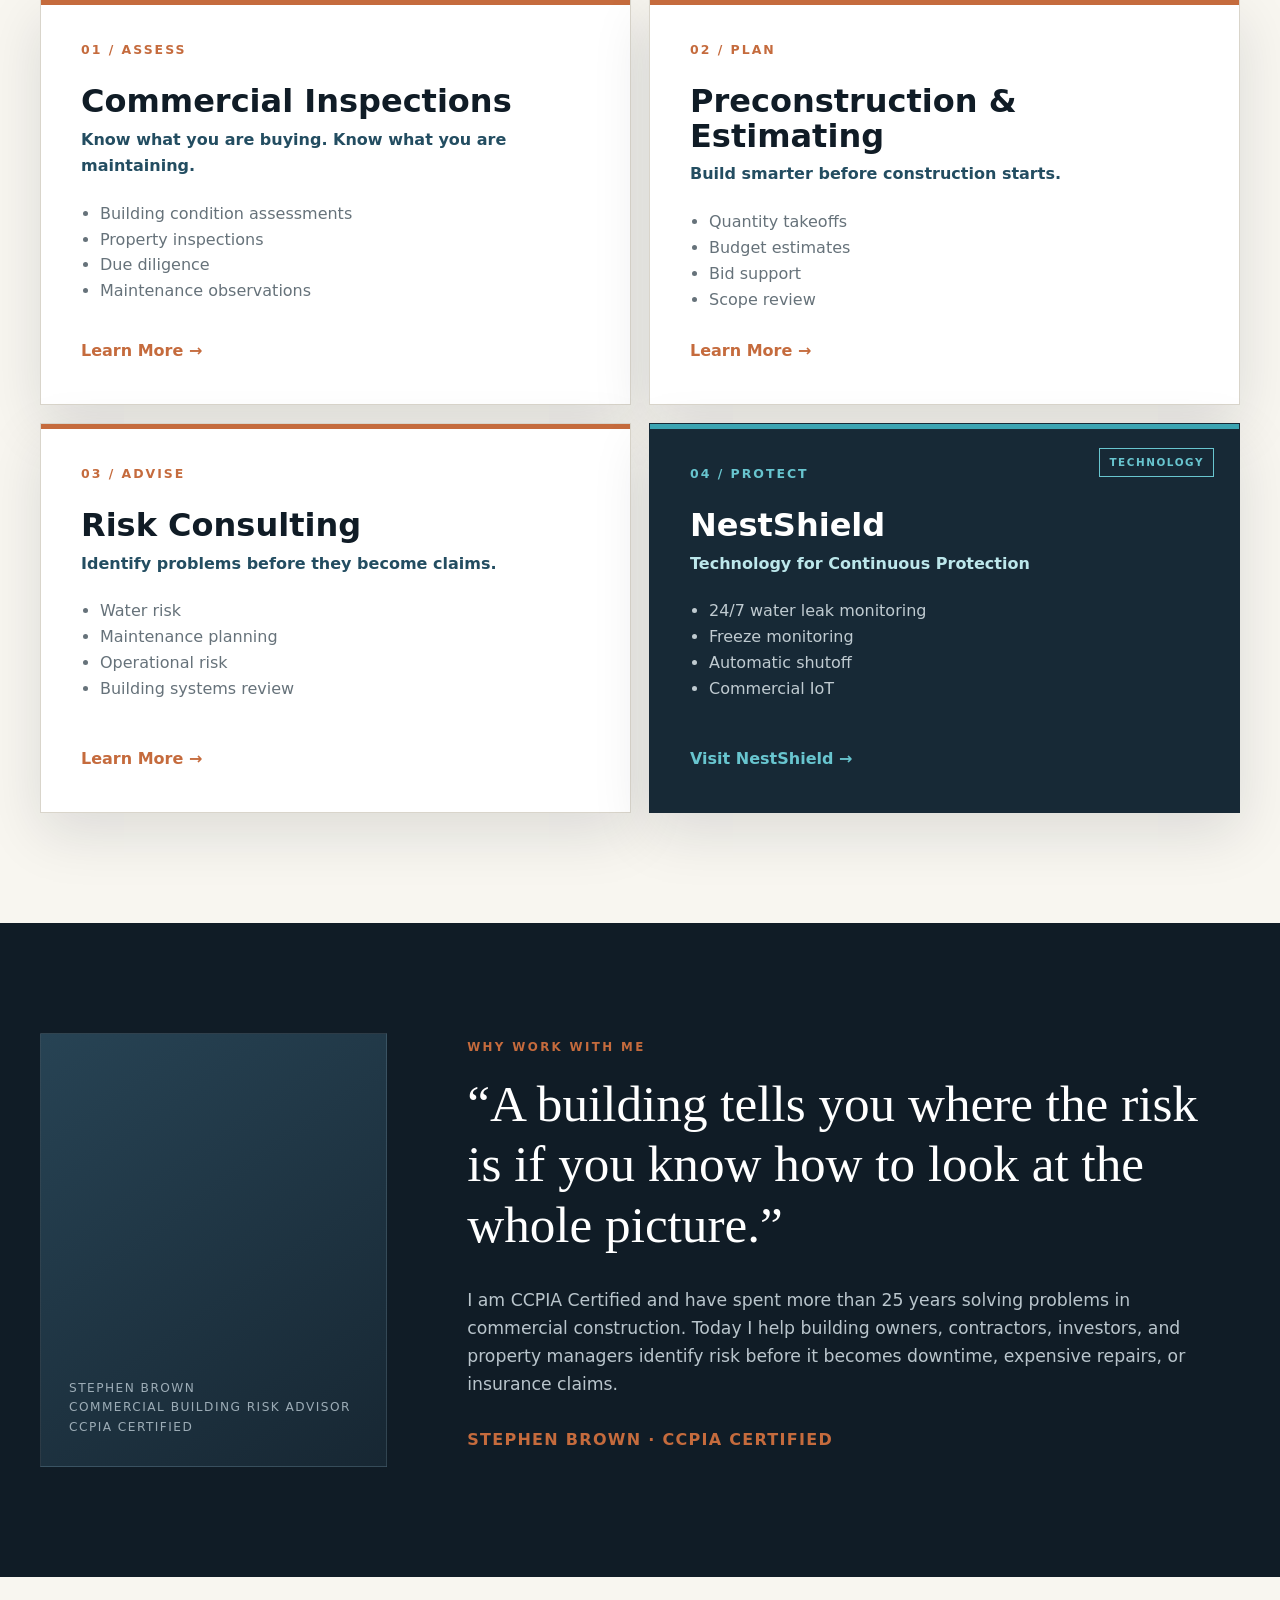
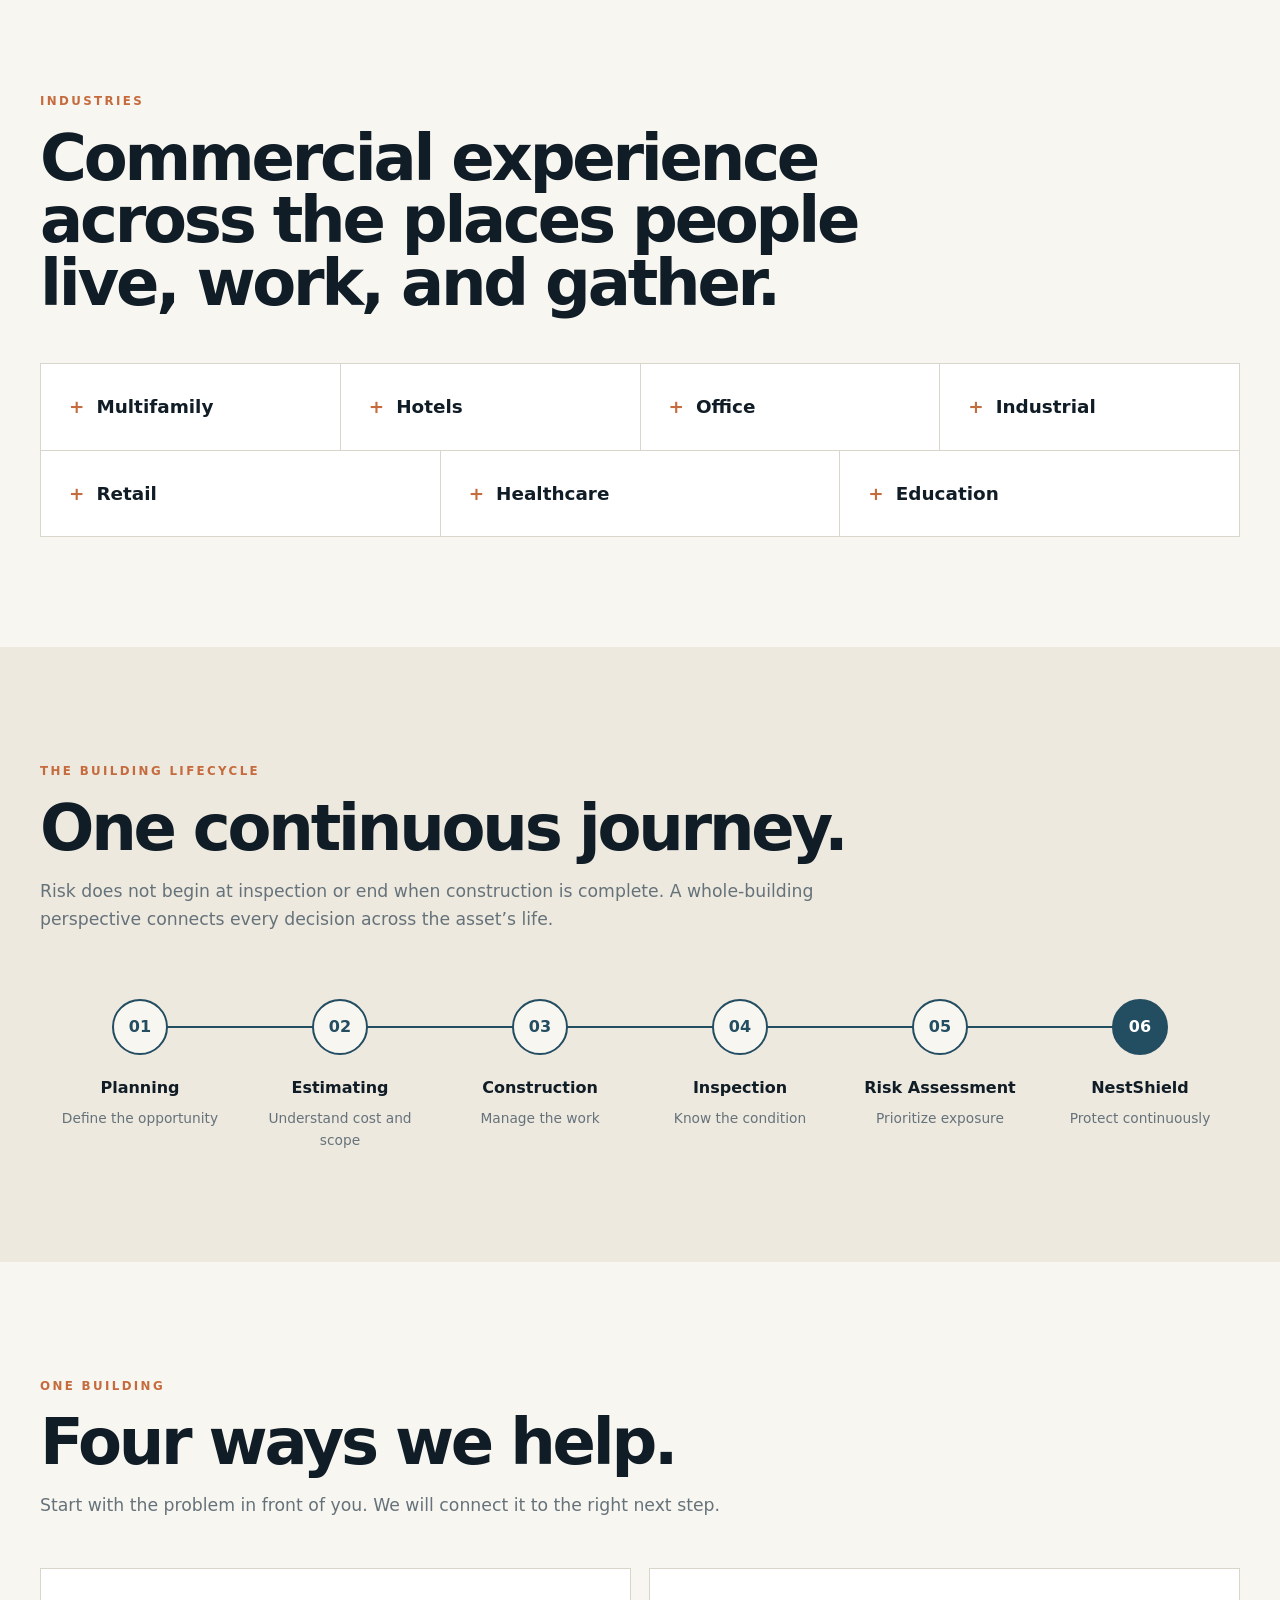
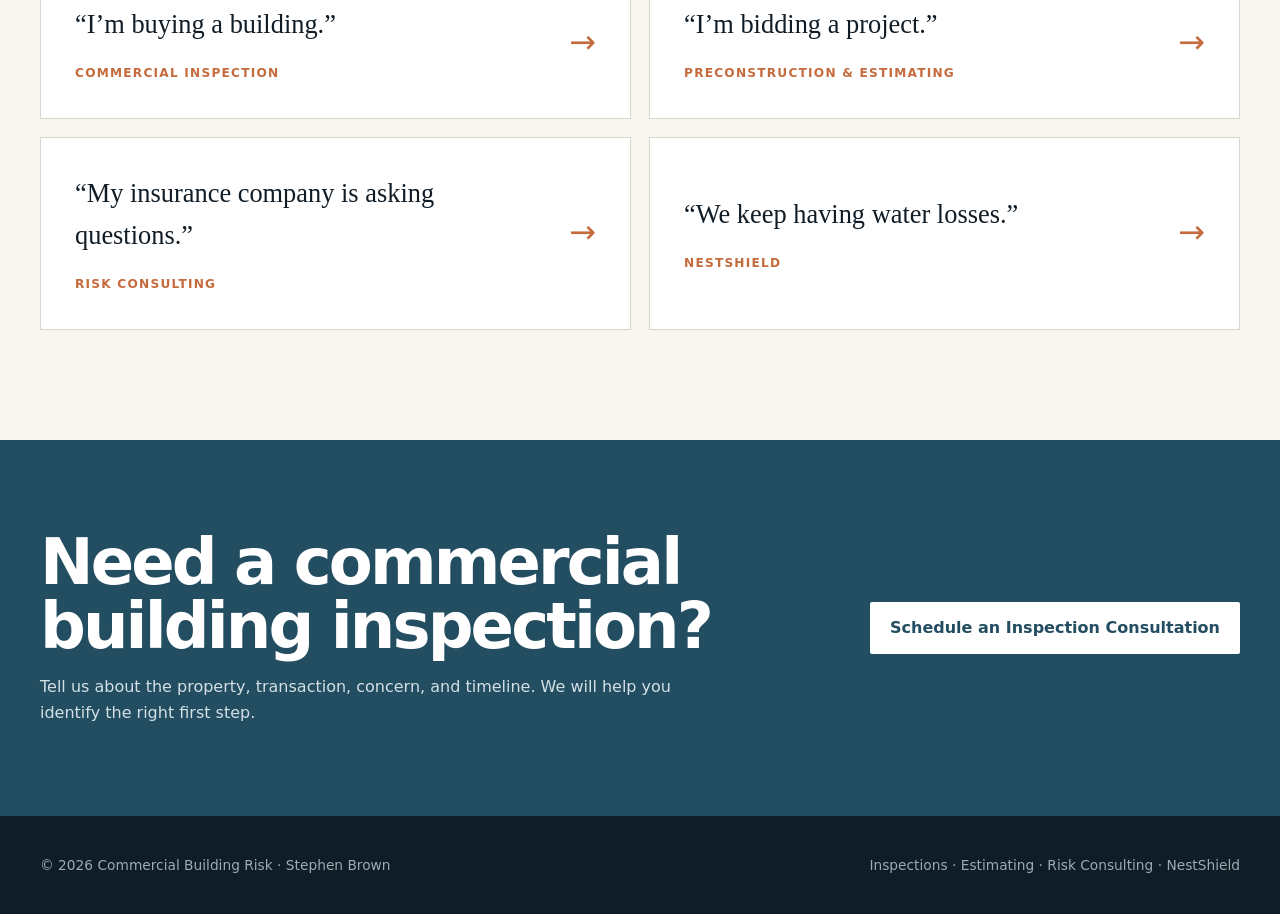
==== commit 9f0dc4ba: "Remove dash punctuation" ====
--- a/index.html
+++ b/index.html
@@ -14,7 +14,7 @@
 <body>
   <header class="hero-wrap">
     <nav class="wrap nav"><a class="brand" href="#top"><span class="brand-mark">CB</span> Commercial Building Risk</a><div class="navlinks"><a href="#solutions">Inspections &amp; Solutions</a><a href="#lifecycle">Lifecycle</a><a href="#about">About</a><a class="btn" href="#contact">Schedule an Inspection</a></div></nav>
-    <div class="wrap hero" id="top"><div><span class="eyebrow">CCPIA Certified Commercial Building Inspections</span><h1>Know the Building. See the Risk. Buy with Confidence.</h1><p>Commercial property inspections and building condition insight for owners, investors, property managers, and contractors—before hidden risk becomes an expensive surprise.</p><a class="btn" href="#contact">Schedule an Inspection Consultation</a></div><aside class="hero-side"><span>More than an inspection</span><strong>A whole-building perspective from due diligence through continuous protection.</strong><small>Inspections · Preconstruction · Risk Consulting · NestShield Monitoring</small></aside></div>
+    <div class="wrap hero" id="top"><div><span class="eyebrow">CCPIA Certified Commercial Building Inspections</span><h1>Know the Building. See the Risk. Buy with Confidence.</h1><p>Commercial property inspections and building condition insight for owners, investors, property managers, and contractors. Know the hidden risks before they become expensive surprises.</p><a class="btn" href="#contact">Schedule an Inspection Consultation</a></div><aside class="hero-side"><span>More than an inspection</span><strong>A whole-building perspective from due diligence through continuous protection.</strong><small>Inspections · Preconstruction · Risk Consulting · NestShield Monitoring</small></aside></div>
   </header>
   <main>
     <section class="manifesto"><div class="wrap manifesto-inner"><div class="mini">Commercial Building Risk</div><h2>Stephen Brown</h2><p>One Building. Multiple Risks.<br>One Trusted Advisor.</p></div></section>
@@ -24,7 +24,7 @@
       <article class="service-card"><div class="number">03 / ADVISE</div><h3>Risk Consulting</h3><p class="promise">Identify problems before they become claims.</p><ul><li>Water risk</li><li>Maintenance planning</li><li>Operational risk</li><li>Building systems review</li></ul><a href="#contact">Learn More →</a></article>
       <article class="service-card nest"><div class="nest-badge">TECHNOLOGY</div><div class="number">04 / PROTECT</div><h3>NestShield</h3><p class="promise">Technology for Continuous Protection</p><ul><li>24/7 water leak monitoring</li><li>Freeze monitoring</li><li>Automatic shutoff</li><li>Commercial IoT</li></ul><a href="https://nestshield.net" target="_blank" rel="noopener noreferrer">Visit NestShield →</a></article>
     </div></div></section>
-    <section class="section about" id="about"><div class="wrap about-grid"><div class="portrait"><span>Stephen Brown<br>Commercial Building Risk Advisor<br>CCPIA Certified</span></div><div><span class="eyebrow">Why work with me</span><blockquote>“A building tells you where the risk is—if you know how to look at the whole picture.”</blockquote><p class="about-copy">I am CCPIA Certified and have spent more than 25 years solving problems in commercial construction. Today I help building owners, contractors, investors, and property managers identify risk before it becomes downtime, expensive repairs, or insurance claims.</p><div class="signature">STEPHEN BROWN · CCPIA CERTIFIED</div></div></div></section>
+    <section class="section about" id="about"><div class="wrap about-grid"><div class="portrait"><span>Stephen Brown<br>Commercial Building Risk Advisor<br>CCPIA Certified</span></div><div><span class="eyebrow">Why work with me</span><blockquote>“A building tells you where the risk is if you know how to look at the whole picture.”</blockquote><p class="about-copy">I am CCPIA Certified and have spent more than 25 years solving problems in commercial construction. Today I help building owners, contractors, investors, and property managers identify risk before it becomes downtime, expensive repairs, or insurance claims.</p><div class="signature">STEPHEN BROWN · CCPIA CERTIFIED</div></div></div></section>
     <section class="section"><div class="wrap"><div class="heading"><span class="eyebrow">Industries</span><h2>Commercial experience across the places people live, work, and gather.</h2></div><div class="industries"><div class="industry">Multifamily</div><div class="industry">Hotels</div><div class="industry">Office</div><div class="industry">Industrial</div><div class="industry">Retail</div><div class="industry">Healthcare</div><div class="industry">Education</div></div></div></section>
     <section class="section lifecycle" id="lifecycle"><div class="wrap"><div class="heading"><span class="eyebrow">The building lifecycle</span><h2>One continuous journey.</h2><p>Risk does not begin at inspection or end when construction is complete. A whole-building perspective connects every decision across the asset’s life.</p></div><div class="journey"><div class="phase"><div class="dot">01</div><h3>Planning</h3><p>Define the opportunity</p></div><div class="phase"><div class="dot">02</div><h3>Estimating</h3><p>Understand cost and scope</p></div><div class="phase"><div class="dot">03</div><h3>Construction</h3><p>Manage the work</p></div><div class="phase"><div class="dot">04</div><h3>Inspection</h3><p>Know the condition</p></div><div class="phase"><div class="dot">05</div><h3>Risk Assessment</h3><p>Prioritize exposure</p></div><div class="phase"><div class="dot">06</div><h3>NestShield</h3><p>Protect continuously</p></div></div></div></section>
     <section class="section"><div class="wrap"><div class="heading"><span class="eyebrow">One building</span><h2>Four ways we help.</h2><p>Start with the problem in front of you. We will connect it to the right next step.</p></div><div class="entry-grid"><div class="entry"><div><p class="thought">“I’m buying a building.”</p><div class="answer">Commercial Inspection</div></div><div class="arrow">→</div></div><div class="entry"><div><p class="thought">“I’m bidding a project.”</p><div class="answer">Preconstruction &amp; Estimating</div></div><div class="arrow">→</div></div><div class="entry"><div><p class="thought">“My insurance company is asking questions.”</p><div class="answer">Risk Consulting</div></div><div class="arrow">→</div></div><div class="entry"><div><p class="thought">“We keep having water losses.”</p><div class="answer">NestShield</div></div><div class="arrow">→</div></div></div></div></section>
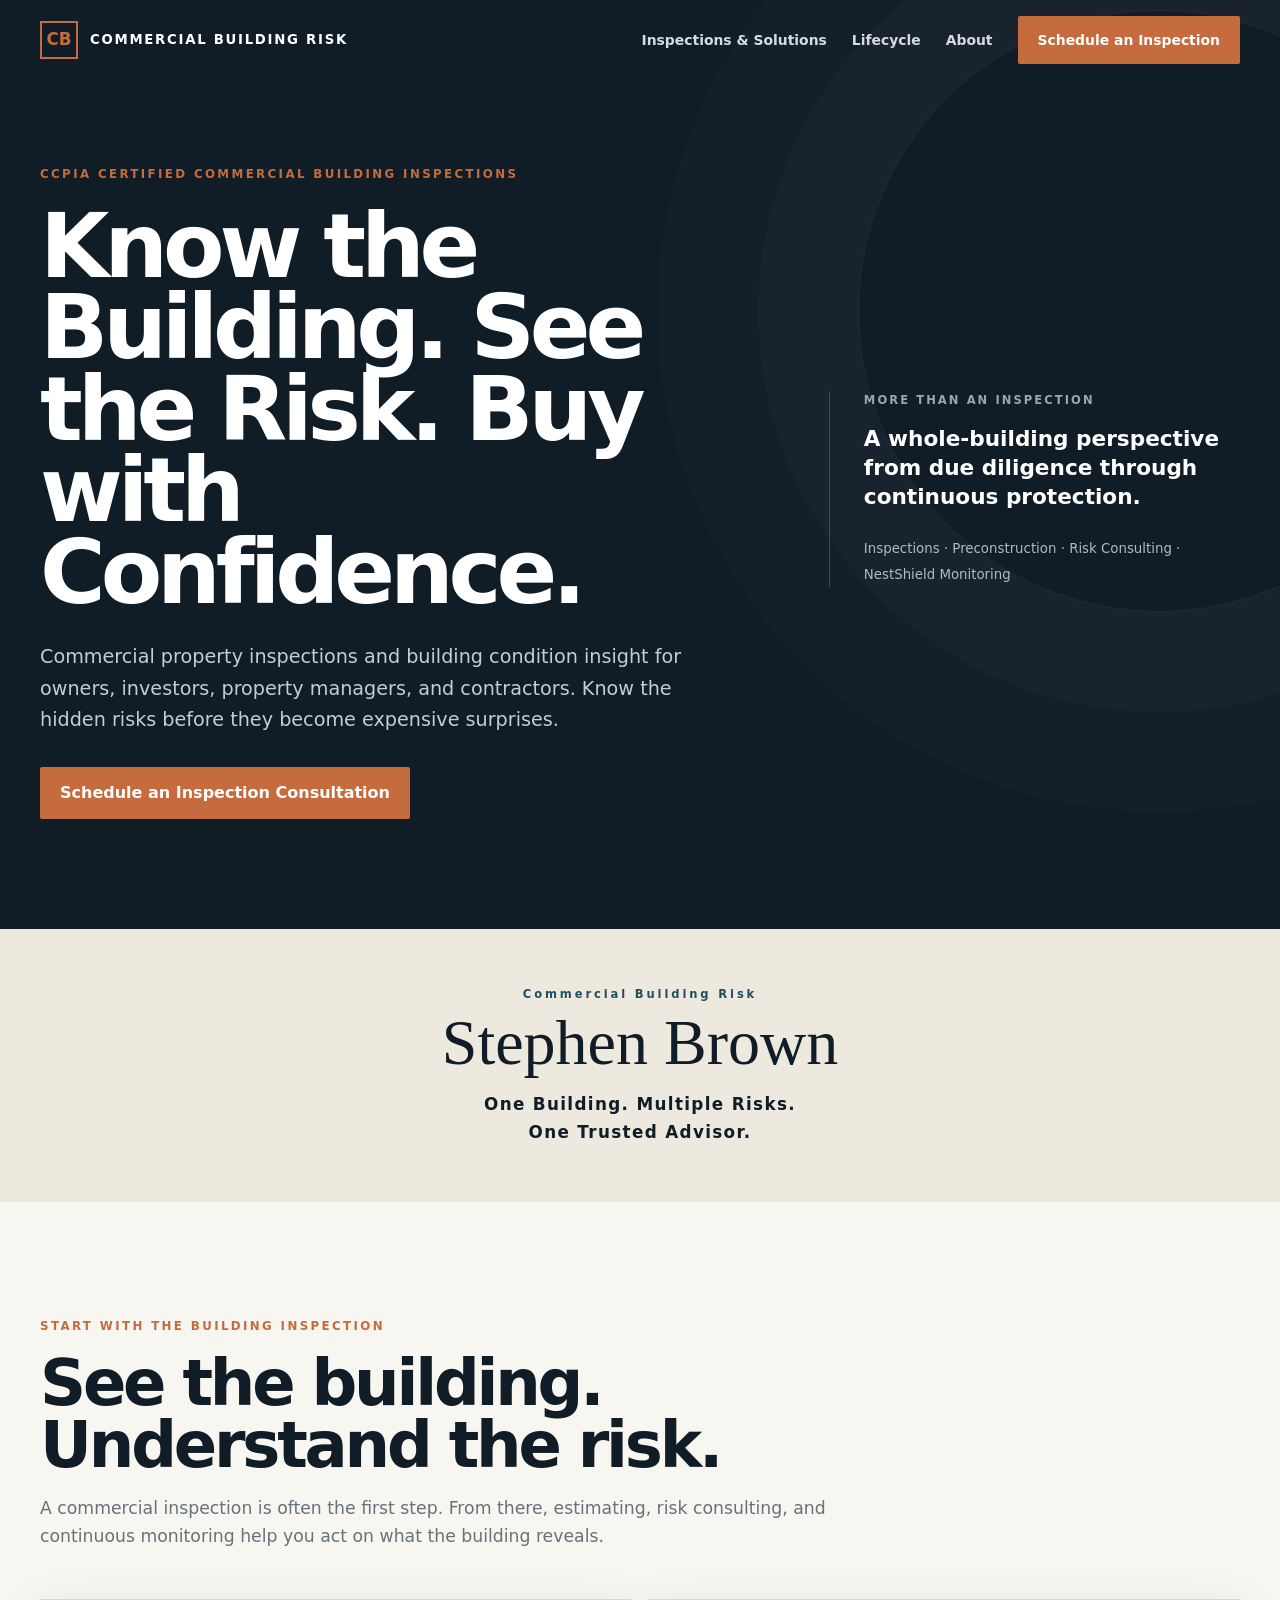
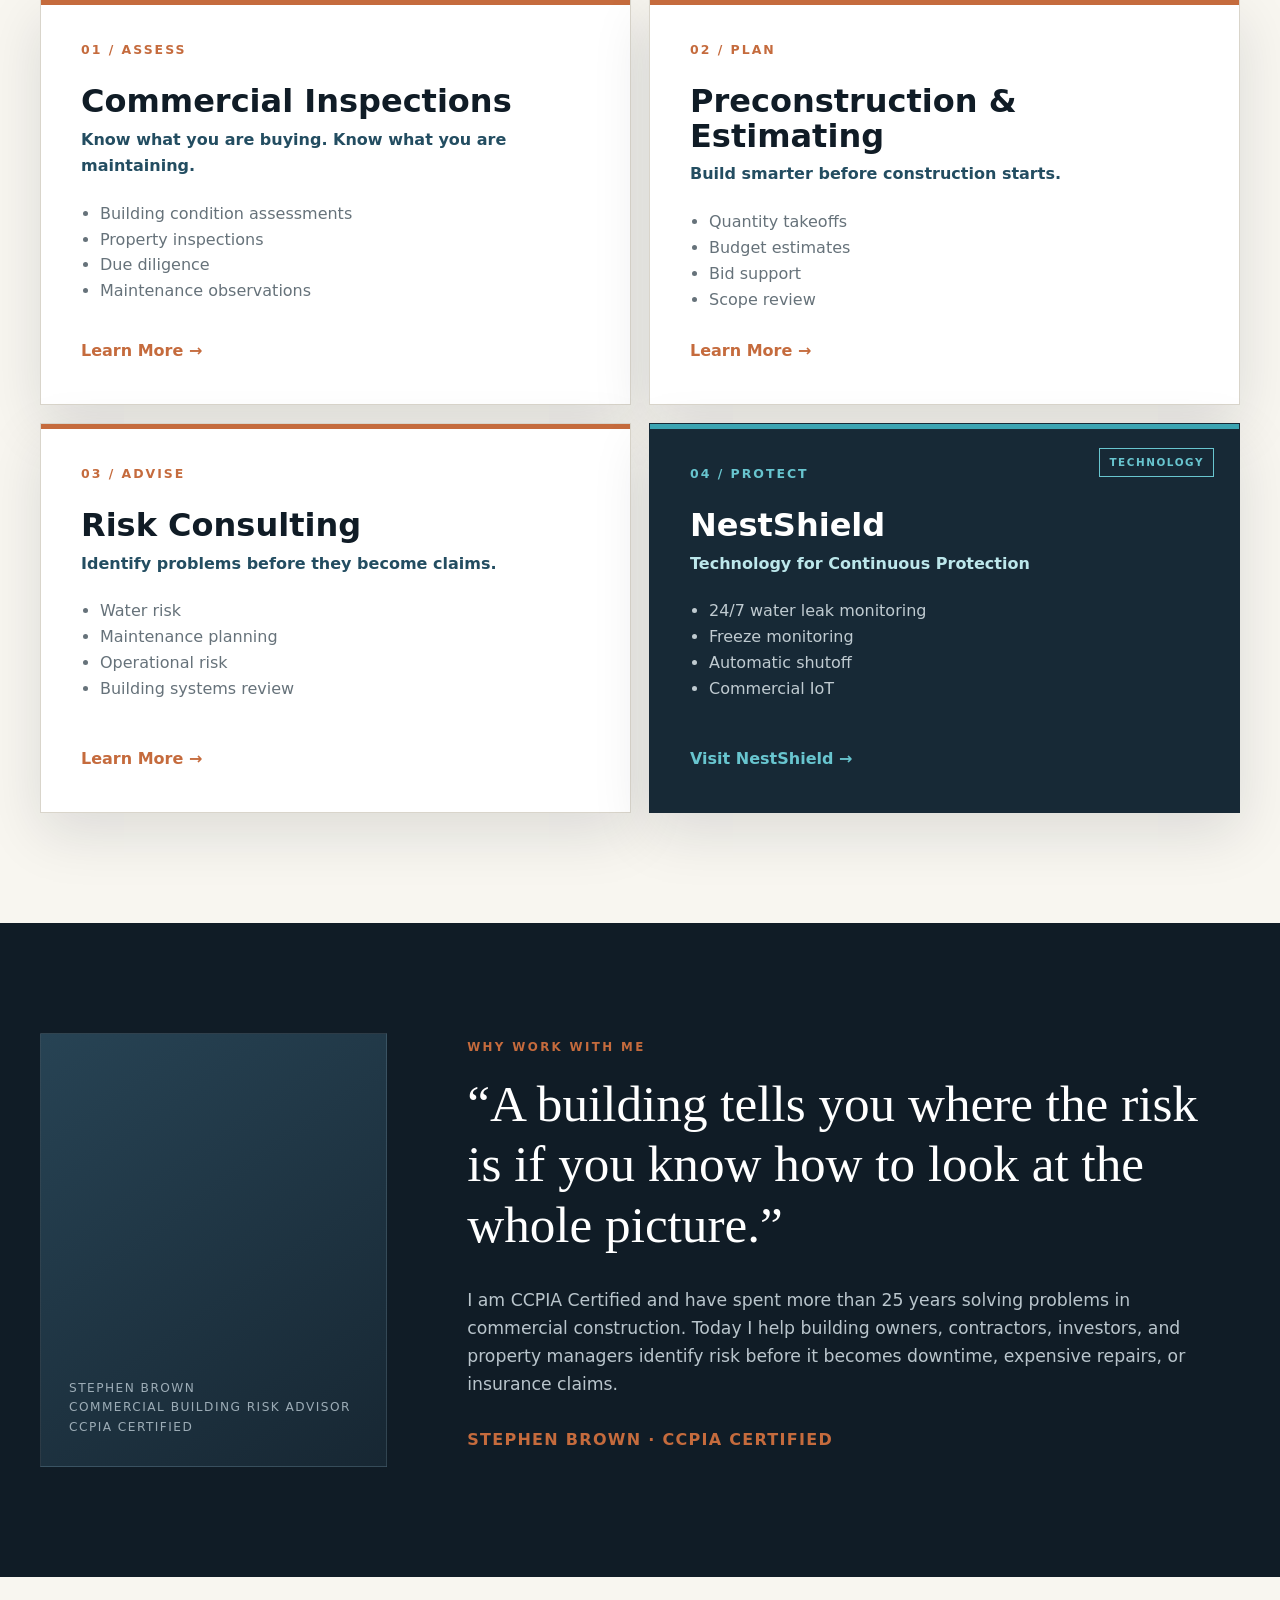
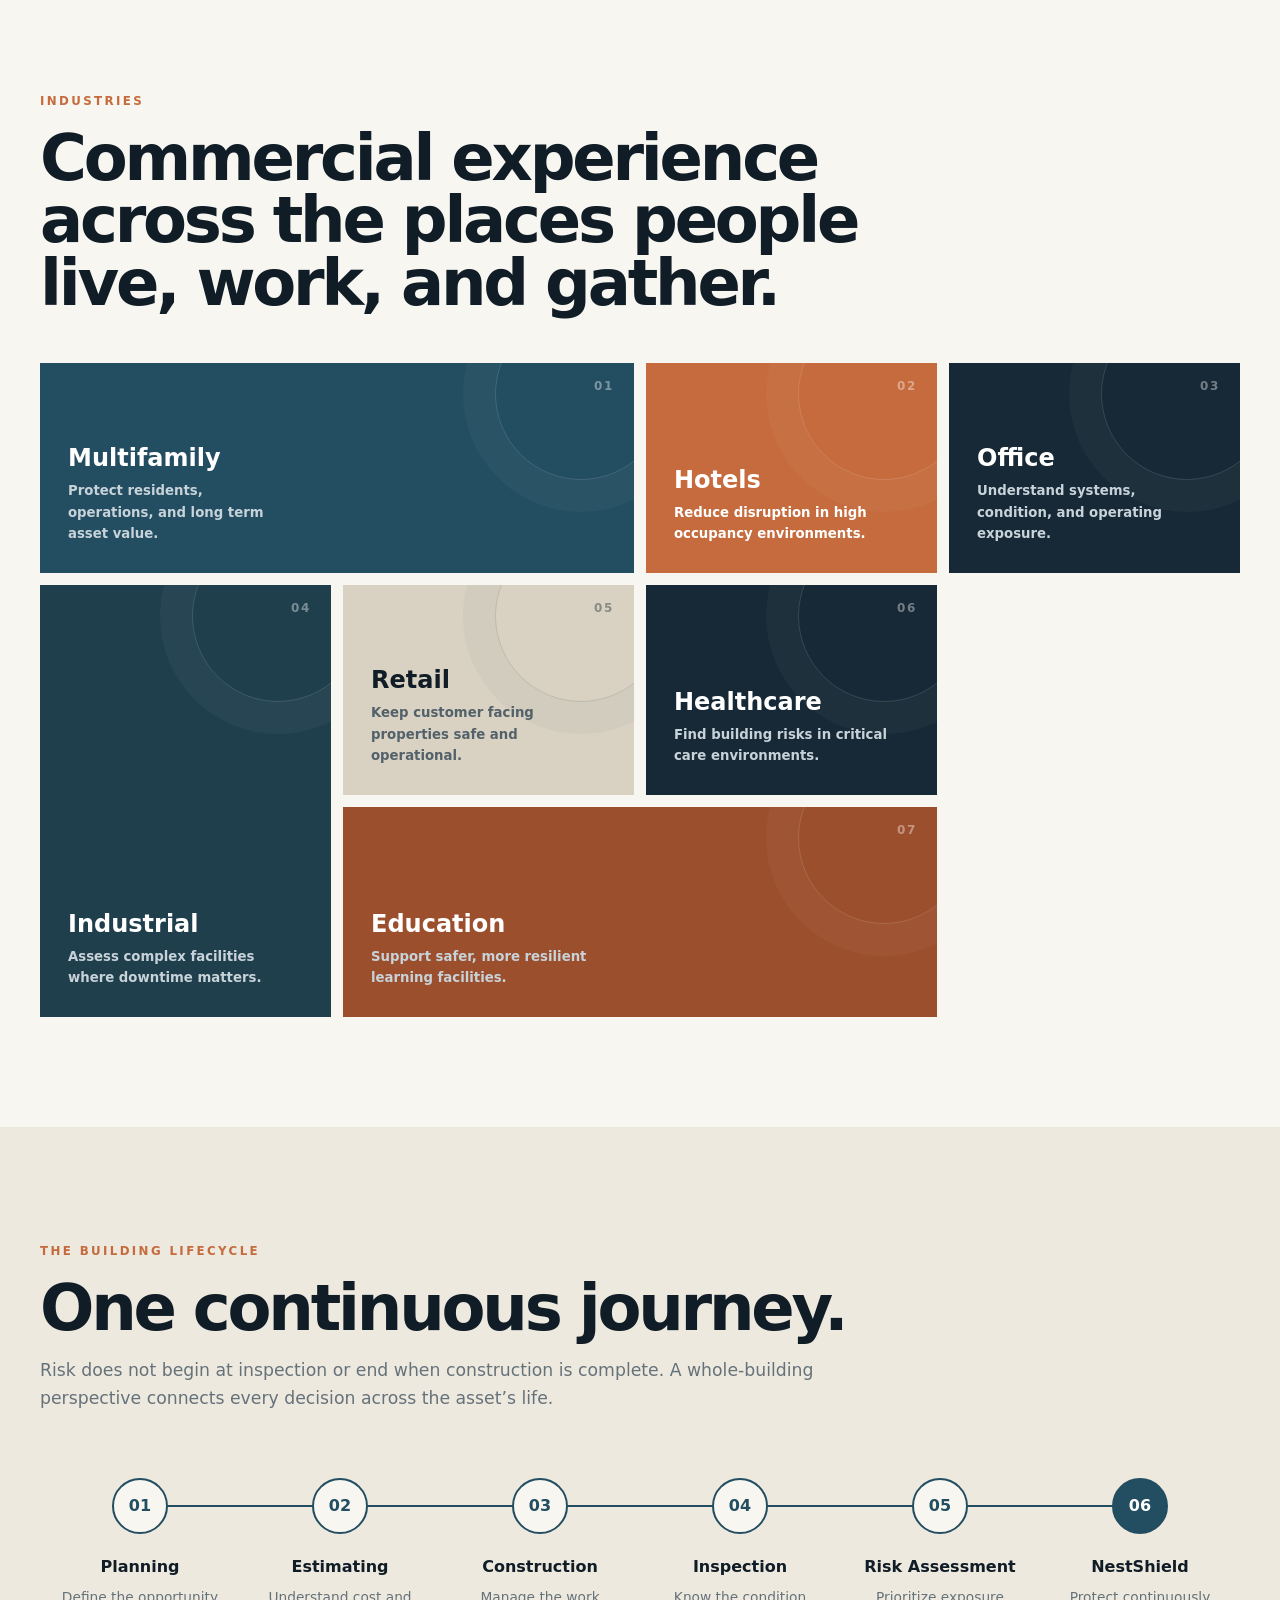
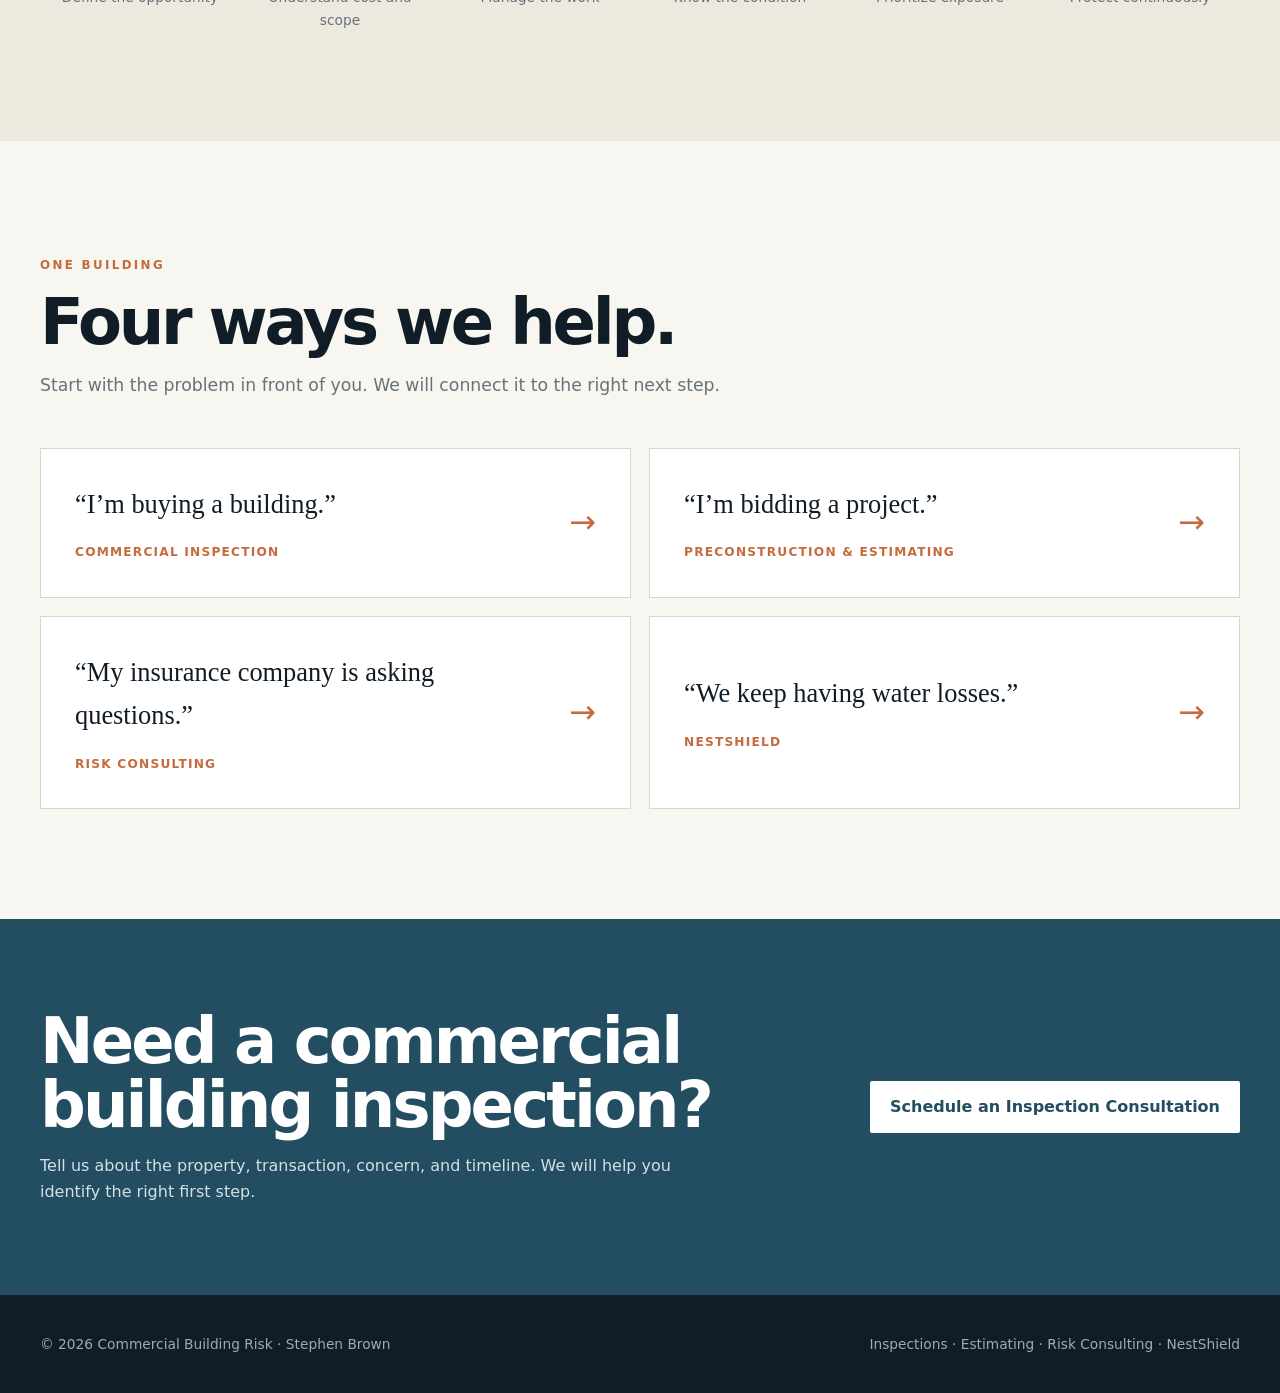
==== commit b6f88184: "Redesign industries section" ====
--- a/index.html
+++ b/index.html
@@ -9,6 +9,7 @@
     :root{--ink:#101c26;--ink2:#172936;--blue:#234d61;--copper:#c56b3d;--sand:#ede9df;--paper:#f8f6f0;--white:#fff;--muted:#66727a;--line:#d9d5cb;--max:1200px;--shadow:0 20px 55px rgba(16,28,38,.12)}
     *{box-sizing:border-box}html{scroll-behavior:smooth}body{margin:0;background:var(--paper);color:var(--ink);font:16px/1.62 Inter,ui-sans-serif,system-ui,-apple-system,"Segoe UI",sans-serif}a{color:inherit}.wrap{width:min(var(--max),calc(100% - 42px));margin:auto}.nav{height:80px;display:flex;align-items:center;justify-content:space-between;position:relative;z-index:2}.brand{text-decoration:none;display:flex;align-items:center;gap:12px;font-size:.83rem;font-weight:900;letter-spacing:.13em;text-transform:uppercase}.brand-mark{width:38px;height:38px;border:2px solid var(--copper);display:grid;place-items:center;color:var(--copper);font-size:1.05rem;letter-spacing:0}.navlinks{display:flex;align-items:center;gap:25px}.navlinks>a{text-decoration:none;color:#d4dce1;font-size:.87rem;font-weight:700}.btn{display:inline-flex;align-items:center;justify-content:center;padding:13px 20px;border-radius:2px;background:var(--copper);color:#fff;text-decoration:none;font-weight:850;transition:.2s}.btn:hover{transform:translateY(-2px);background:#ad5930}.navlinks .btn{color:#fff}.hero-wrap{background:var(--ink);color:#fff;position:relative;overflow:hidden}.hero-wrap:after{content:"";position:absolute;width:600px;height:600px;border:1px solid #ffffff12;border-radius:50%;right:-180px;top:10px;box-shadow:0 0 0 100px #ffffff05,0 0 0 200px #ffffff03}.hero{min-height:700px;display:grid;grid-template-columns:1fr .58fr;gap:80px;align-items:center;padding:80px 0 110px;position:relative;z-index:1}.eyebrow{color:var(--copper);font-size:.74rem;font-weight:900;letter-spacing:.2em;text-transform:uppercase}.hero h1{font-size:clamp(3.4rem,7vw,6.8rem);line-height:.91;letter-spacing:-.057em;margin:20px 0 28px;max-width:850px}.hero p{color:#c4cdd3;font-size:1.2rem;max-width:680px;margin:0 0 32px}.hero-side{border-left:1px solid #ffffff30;padding-left:34px}.hero-side span{display:block;color:#97a7b2;font-size:.72rem;font-weight:850;letter-spacing:.18em;text-transform:uppercase}.hero-side strong{display:block;font-size:1.35rem;line-height:1.35;margin:14px 0 24px}.hero-side small{color:#aebbc3}.manifesto{background:var(--sand);padding:56px 0}.manifesto-inner{text-align:center}.manifesto .mini{font-size:.72rem;letter-spacing:.25em;font-weight:900;color:var(--blue)}.manifesto h2{font-family:Georgia,serif;font-weight:400;font-size:clamp(2.2rem,5vw,4.6rem);margin:8px 0 2px;line-height:1}.manifesto p{font-size:1.05rem;font-weight:800;letter-spacing:.08em;margin:16px 0 0}.section{padding:110px 0}.heading{max-width:820px;margin-bottom:48px}.heading h2{font-size:clamp(2.7rem,5vw,5rem);line-height:.98;letter-spacing:-.05em;margin:14px 0 18px}.heading p{font-size:1.08rem;color:var(--muted)}.service-grid{display:grid;grid-template-columns:repeat(2,1fr);gap:18px}.service-card{background:#fff;border:1px solid var(--line);padding:40px;min-height:390px;display:flex;flex-direction:column;position:relative;overflow:hidden;box-shadow:var(--shadow)}.service-card:before{content:"";position:absolute;top:0;left:0;width:100%;height:5px;background:var(--copper)}.service-card .number{color:var(--copper);font-weight:900;font-size:.78rem;letter-spacing:.16em}.service-card h3{font-size:2rem;line-height:1.08;margin:24px 0 8px}.service-card .promise{color:var(--blue);font-weight:800;margin:0 0 22px}.service-card ul{padding-left:19px;color:var(--muted);margin:0 0 25px}.service-card a{margin-top:auto;text-decoration:none;font-weight:900;color:var(--copper)}.nest{background:var(--ink2);color:#fff;border-color:var(--ink2)}.nest:before{background:#3ba4b2}.nest .number,.nest a{color:#68c5cf}.nest .promise{color:#bce7eb}.nest ul{color:#c0cbd1}.nest-badge{position:absolute;right:25px;top:24px;border:1px solid #68c5cf;color:#68c5cf;padding:5px 9px;font-size:.65rem;font-weight:900;letter-spacing:.15em}.about{background:var(--ink);color:#fff}.about-grid{display:grid;grid-template-columns:.62fr 1.38fr;gap:80px;align-items:start}.portrait{aspect-ratio:4/5;background:linear-gradient(145deg,#274354,#172733);display:flex;align-items:flex-end;padding:28px;border:1px solid #ffffff17}.portrait span{color:#9cacb6;font-size:.76rem;letter-spacing:.12em;text-transform:uppercase}.about blockquote{font-family:Georgia,serif;font-size:clamp(2rem,4vw,3.6rem);line-height:1.18;margin:15px 0 32px}.about-copy{color:#b9c5cc;font-size:1.08rem;max-width:760px}.signature{color:var(--copper);font-weight:900;letter-spacing:.08em;margin-top:28px}.industries{display:flex;flex-wrap:wrap;border-top:1px solid var(--line);border-left:1px solid var(--line)}.industry{flex:1 1 240px;padding:28px;border-right:1px solid var(--line);border-bottom:1px solid var(--line);background:#fff;font-size:1.15rem;font-weight:850}.industry:before{content:"+";color:var(--copper);margin-right:12px}.lifecycle{background:var(--sand)}.journey{display:grid;grid-template-columns:repeat(6,1fr);position:relative;margin-top:65px}.journey:before{content:"";position:absolute;top:27px;left:8%;right:8%;height:2px;background:var(--blue)}.phase{text-align:center;position:relative;padding:0 12px}.dot{width:56px;height:56px;border-radius:50%;background:var(--paper);border:2px solid var(--blue);display:grid;place-items:center;margin:0 auto 20px;position:relative;font-weight:900;color:var(--blue)}.phase:last-child .dot{background:var(--blue);color:#fff}.phase h3{font-size:1rem;margin:0 0 6px}.phase p{font-size:.86rem;color:var(--muted);margin:0}.entry-grid{display:grid;grid-template-columns:repeat(2,1fr);gap:18px}.entry{background:#fff;border:1px solid var(--line);padding:34px;display:grid;grid-template-columns:1fr auto;align-items:center;gap:20px;transition:.2s}.entry:hover{transform:translateY(-3px);box-shadow:var(--shadow)}.entry .thought{font-family:Georgia,serif;font-size:1.65rem;margin:0 0 18px}.entry .answer{font-weight:900;color:var(--copper);text-transform:uppercase;letter-spacing:.1em;font-size:.76rem}.arrow{font-size:2rem;color:var(--copper)}.closing{background:var(--blue);color:#fff;padding:90px 0}.closing-inner{display:flex;align-items:center;justify-content:space-between;gap:50px}.closing h2{font-size:clamp(2.6rem,5vw,4.8rem);line-height:1;margin:0 0 16px;letter-spacing:-.045em}.closing p{color:#d3e0e5;max-width:650px;margin:0}.closing .btn{white-space:nowrap;background:#fff;color:var(--blue)}footer{background:var(--ink);color:#9cabb4;padding:38px 0}.foot{display:flex;justify-content:space-between;gap:20px;flex-wrap:wrap;font-size:.86rem}
     @media(max-width:900px){.hero{grid-template-columns:1fr;gap:45px}.hero-side{max-width:560px}.about-grid{grid-template-columns:1fr}.portrait{max-width:360px}.journey{grid-template-columns:repeat(3,1fr);gap:42px 0}.journey:before{display:none}.phase:after{content:"↓";display:block;color:var(--copper);margin-top:15px}.phase:last-child:after{display:none}.closing-inner{align-items:flex-start;flex-direction:column}}@media(max-width:650px){.wrap{width:min(var(--max),calc(100% - 26px))}.navlinks>a:not(.btn){display:none}.brand{font-size:.71rem}.hero{min-height:auto;padding:60px 0 80px}.hero h1{font-size:3.25rem}.service-grid,.entry-grid{grid-template-columns:1fr}.service-card{min-height:0;padding:30px}.section{padding:80px 0}.about-grid{gap:40px}.journey{grid-template-columns:1fr}.phase{padding-bottom:15px}.closing{padding:70px 0}.foot{display:grid}}
+    .industries{display:grid;grid-template-columns:repeat(4,1fr);grid-auto-rows:210px;gap:12px;border:0}.industry{position:relative;overflow:hidden;padding:28px;border:0;display:flex;flex-direction:column;justify-content:flex-end;background:var(--ink2);color:#fff;isolation:isolate;transition:.25s}.industry:before{content:"";position:absolute;width:170px;height:170px;border:1px solid #ffffff24;border-radius:50%;right:-45px;top:-55px;box-shadow:0 0 0 32px #ffffff08;z-index:-1}.industry:after{content:attr(data-number);position:absolute;right:20px;top:14px;color:#ffffff66;font-size:.75rem;font-weight:900;letter-spacing:.14em}.industry:hover{transform:translateY(-4px);box-shadow:var(--shadow)}.industry strong{font-size:1.5rem;line-height:1.05}.industry span{color:#c7d2d9;font-size:.83rem;margin-top:9px;max-width:220px}.industry:nth-child(1){grid-column:span 2;background:var(--blue)}.industry:nth-child(2){background:var(--copper)}.industry:nth-child(2) span{color:#fff}.industry:nth-child(4){grid-row:span 2;background:#203f4d}.industry:nth-child(5){background:#d9d2c3;color:var(--ink)}.industry:nth-child(5) span{color:#53616a}.industry:nth-child(5):before{border-color:#10202a22;box-shadow:0 0 0 32px #10202a08}.industry:nth-child(5):after{color:#10202a66}.industry:nth-child(7){grid-column:span 2;background:#9c4f2d}@media(max-width:900px){.industries{grid-template-columns:repeat(2,1fr)}.industry:nth-child(4){grid-row:auto}}@media(max-width:650px){.industries{grid-template-columns:1fr;grid-auto-rows:170px}.industry:nth-child(1),.industry:nth-child(7){grid-column:auto}}
   </style>
 </head>
 <body>
@@ -25,7 +26,7 @@
       <article class="service-card nest"><div class="nest-badge">TECHNOLOGY</div><div class="number">04 / PROTECT</div><h3>NestShield</h3><p class="promise">Technology for Continuous Protection</p><ul><li>24/7 water leak monitoring</li><li>Freeze monitoring</li><li>Automatic shutoff</li><li>Commercial IoT</li></ul><a href="https://nestshield.net" target="_blank" rel="noopener noreferrer">Visit NestShield →</a></article>
     </div></div></section>
     <section class="section about" id="about"><div class="wrap about-grid"><div class="portrait"><span>Stephen Brown<br>Commercial Building Risk Advisor<br>CCPIA Certified</span></div><div><span class="eyebrow">Why work with me</span><blockquote>“A building tells you where the risk is if you know how to look at the whole picture.”</blockquote><p class="about-copy">I am CCPIA Certified and have spent more than 25 years solving problems in commercial construction. Today I help building owners, contractors, investors, and property managers identify risk before it becomes downtime, expensive repairs, or insurance claims.</p><div class="signature">STEPHEN BROWN · CCPIA CERTIFIED</div></div></div></section>
-    <section class="section"><div class="wrap"><div class="heading"><span class="eyebrow">Industries</span><h2>Commercial experience across the places people live, work, and gather.</h2></div><div class="industries"><div class="industry">Multifamily</div><div class="industry">Hotels</div><div class="industry">Office</div><div class="industry">Industrial</div><div class="industry">Retail</div><div class="industry">Healthcare</div><div class="industry">Education</div></div></div></section>
+    <section class="section"><div class="wrap"><div class="heading"><span class="eyebrow">Industries</span><h2>Commercial experience across the places people live, work, and gather.</h2></div><div class="industries"><div class="industry" data-number="01"><strong>Multifamily</strong><span>Protect residents, operations, and long term asset value.</span></div><div class="industry" data-number="02"><strong>Hotels</strong><span>Reduce disruption in high occupancy environments.</span></div><div class="industry" data-number="03"><strong>Office</strong><span>Understand systems, condition, and operating exposure.</span></div><div class="industry" data-number="04"><strong>Industrial</strong><span>Assess complex facilities where downtime matters.</span></div><div class="industry" data-number="05"><strong>Retail</strong><span>Keep customer facing properties safe and operational.</span></div><div class="industry" data-number="06"><strong>Healthcare</strong><span>Find building risks in critical care environments.</span></div><div class="industry" data-number="07"><strong>Education</strong><span>Support safer, more resilient learning facilities.</span></div></div></div></section>
     <section class="section lifecycle" id="lifecycle"><div class="wrap"><div class="heading"><span class="eyebrow">The building lifecycle</span><h2>One continuous journey.</h2><p>Risk does not begin at inspection or end when construction is complete. A whole-building perspective connects every decision across the asset’s life.</p></div><div class="journey"><div class="phase"><div class="dot">01</div><h3>Planning</h3><p>Define the opportunity</p></div><div class="phase"><div class="dot">02</div><h3>Estimating</h3><p>Understand cost and scope</p></div><div class="phase"><div class="dot">03</div><h3>Construction</h3><p>Manage the work</p></div><div class="phase"><div class="dot">04</div><h3>Inspection</h3><p>Know the condition</p></div><div class="phase"><div class="dot">05</div><h3>Risk Assessment</h3><p>Prioritize exposure</p></div><div class="phase"><div class="dot">06</div><h3>NestShield</h3><p>Protect continuously</p></div></div></div></section>
     <section class="section"><div class="wrap"><div class="heading"><span class="eyebrow">One building</span><h2>Four ways we help.</h2><p>Start with the problem in front of you. We will connect it to the right next step.</p></div><div class="entry-grid"><div class="entry"><div><p class="thought">“I’m buying a building.”</p><div class="answer">Commercial Inspection</div></div><div class="arrow">→</div></div><div class="entry"><div><p class="thought">“I’m bidding a project.”</p><div class="answer">Preconstruction &amp; Estimating</div></div><div class="arrow">→</div></div><div class="entry"><div><p class="thought">“My insurance company is asking questions.”</p><div class="answer">Risk Consulting</div></div><div class="arrow">→</div></div><div class="entry"><div><p class="thought">“We keep having water losses.”</p><div class="answer">NestShield</div></div><div class="arrow">→</div></div></div></div></section>
     <section class="closing" id="contact"><div class="wrap closing-inner"><div><h2>Need a commercial building inspection?</h2><p>Tell us about the property, transaction, concern, and timeline. We will help you identify the right first step.</p></div><a class="btn" href="mailto:YOUR-EMAIL@EXAMPLE.COM?subject=Commercial%20Building%20Inspection%20Request">Schedule an Inspection Consultation</a></div></section>
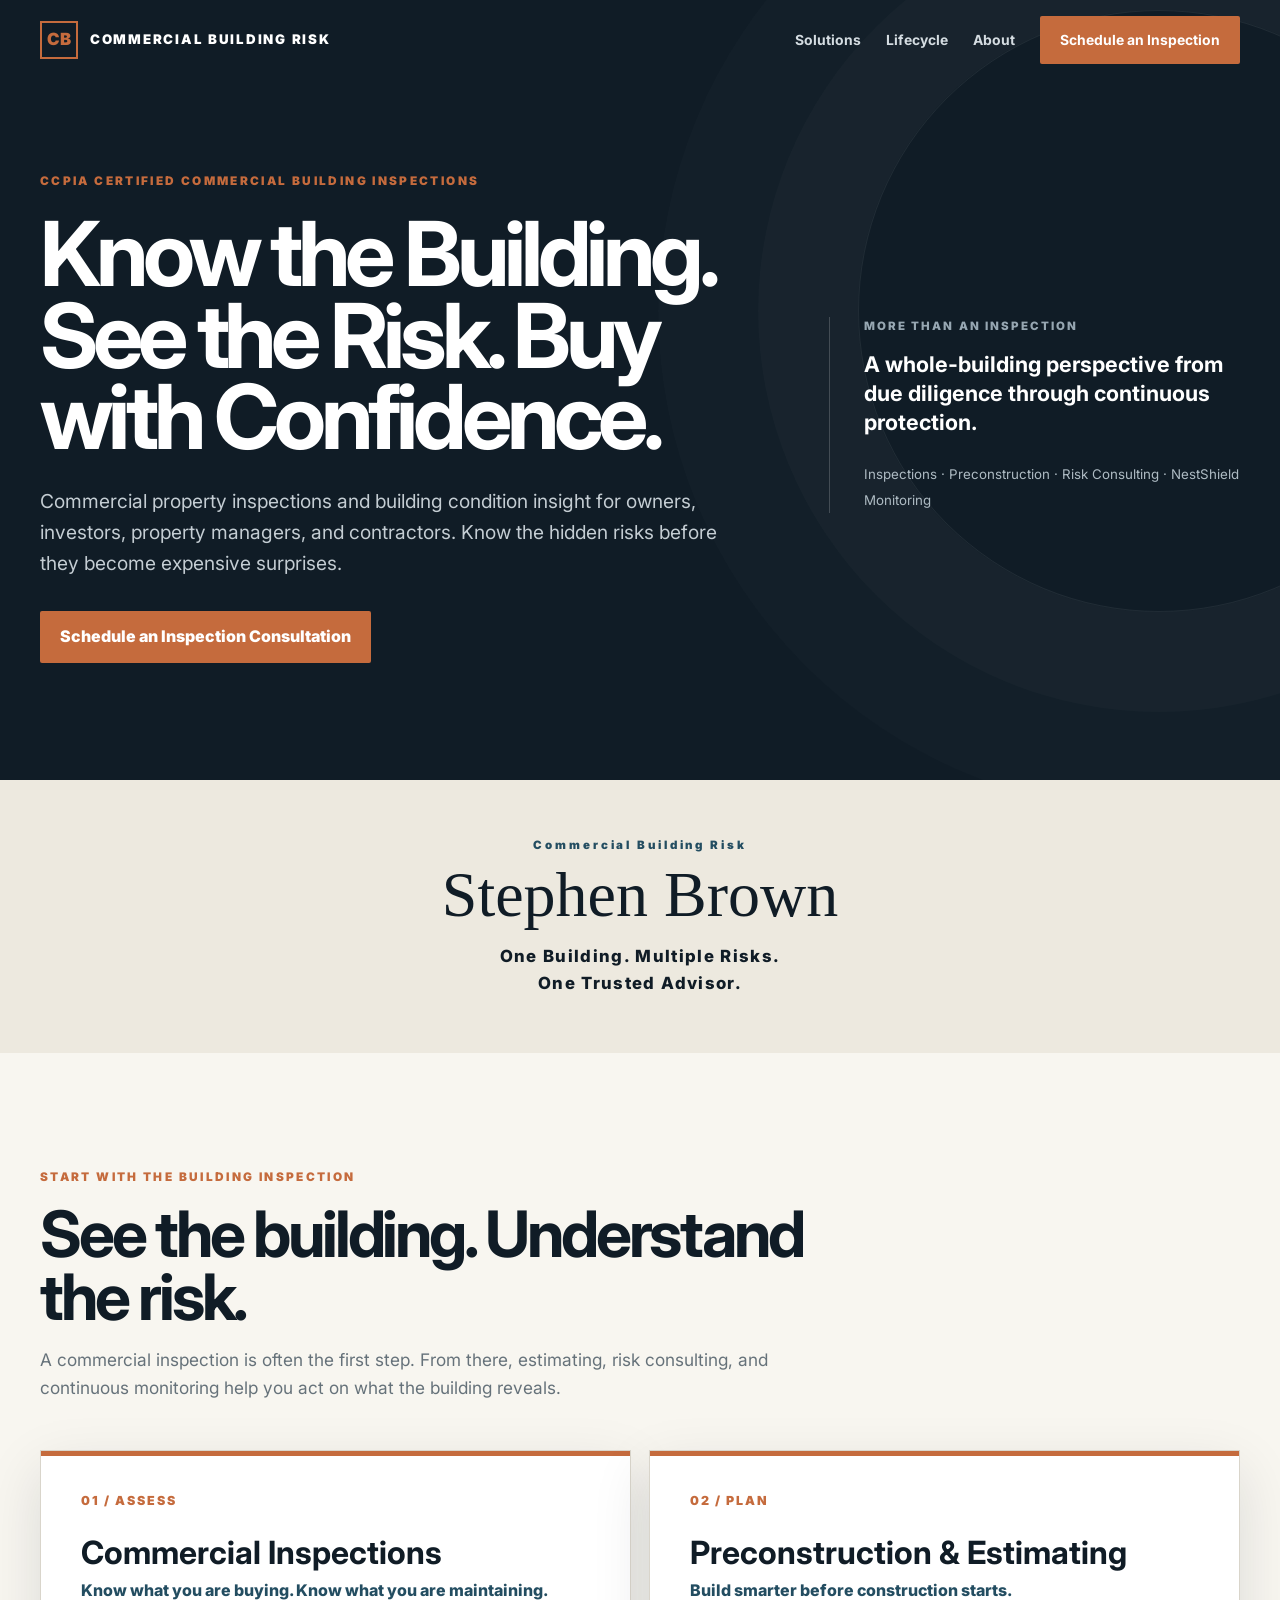
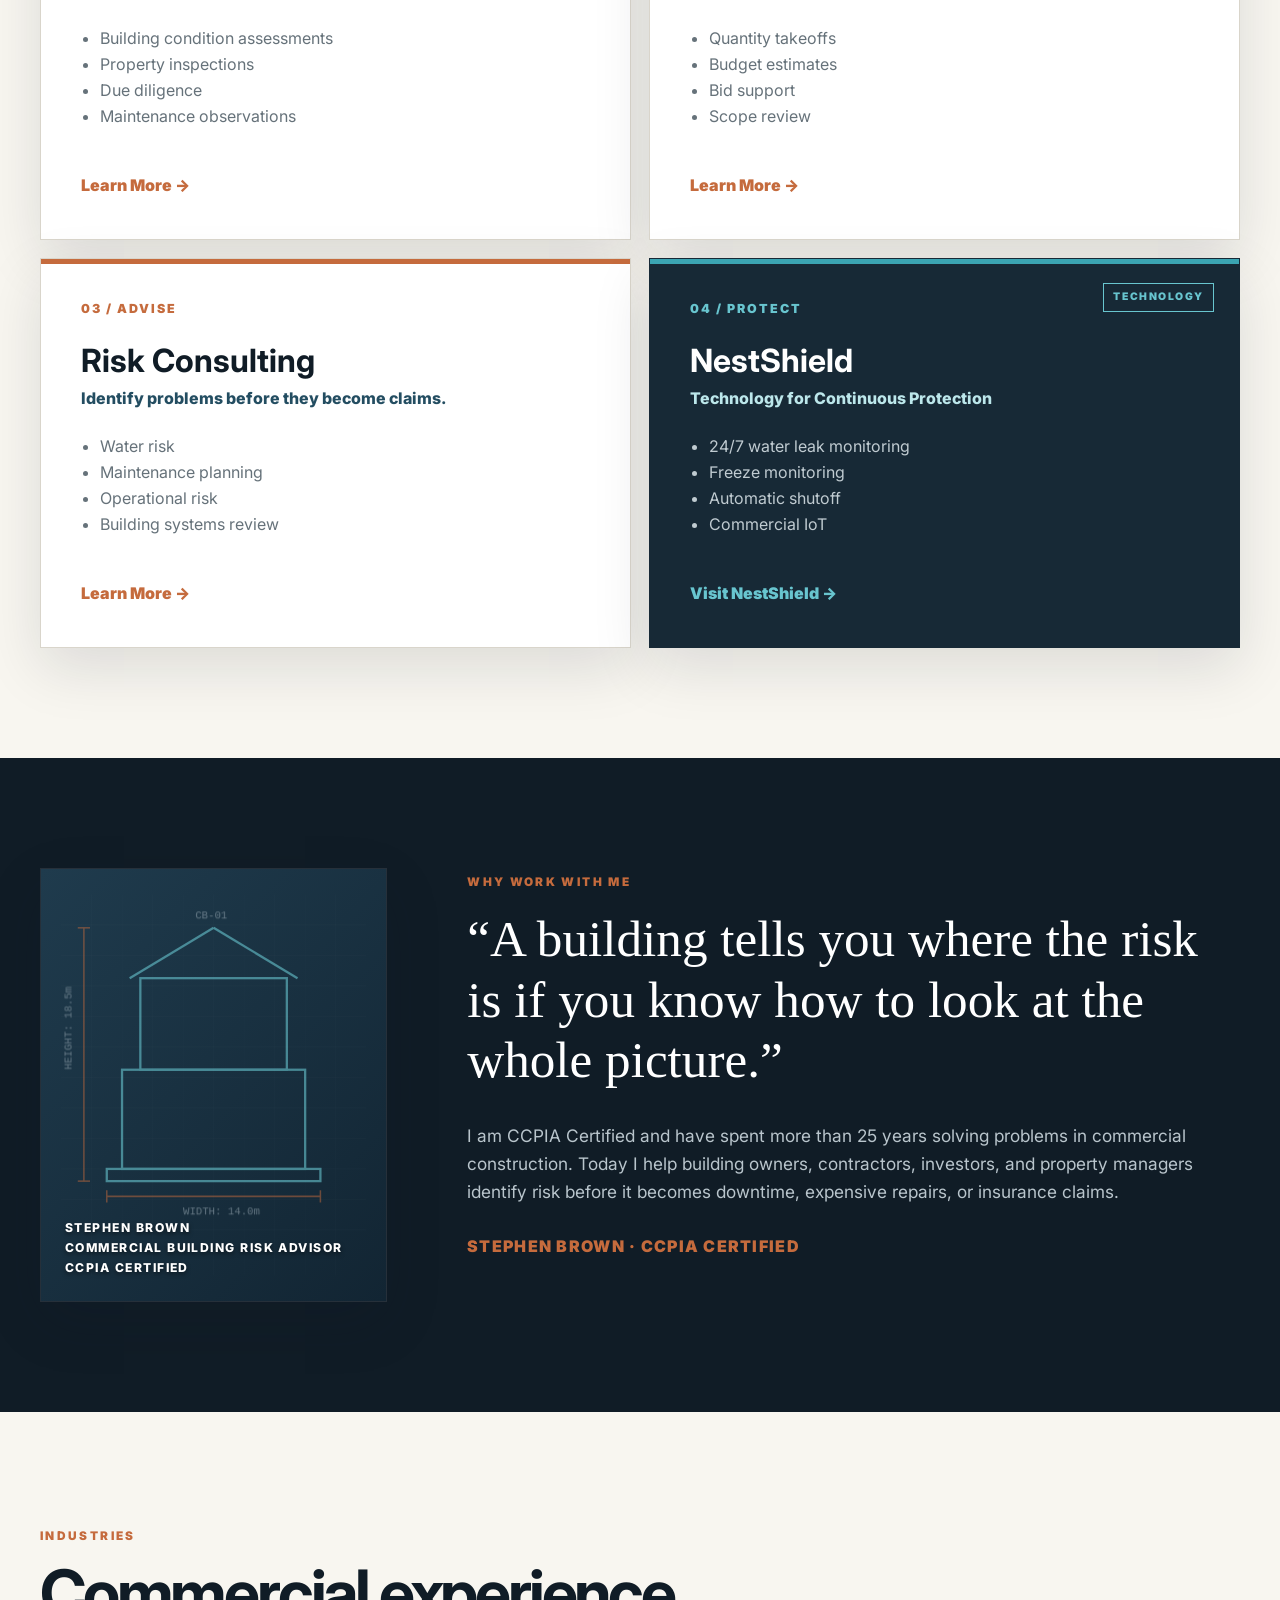
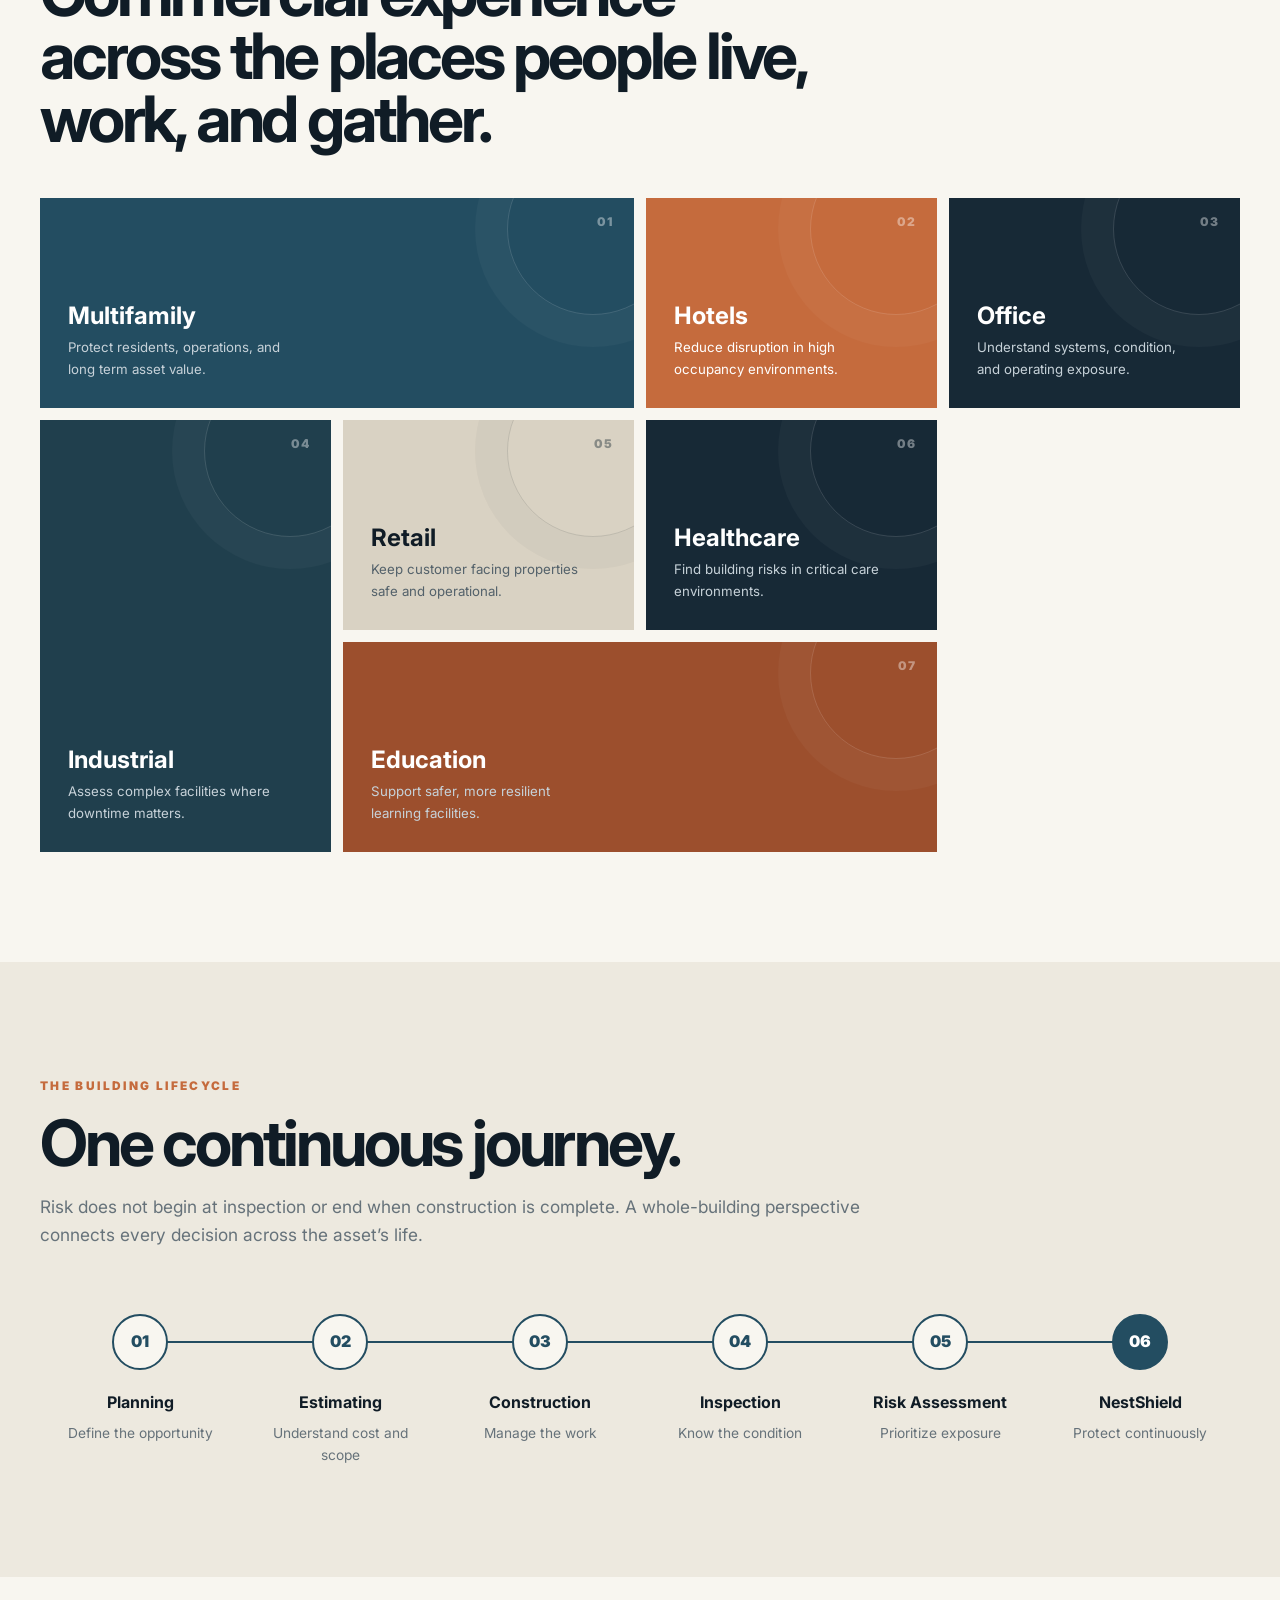
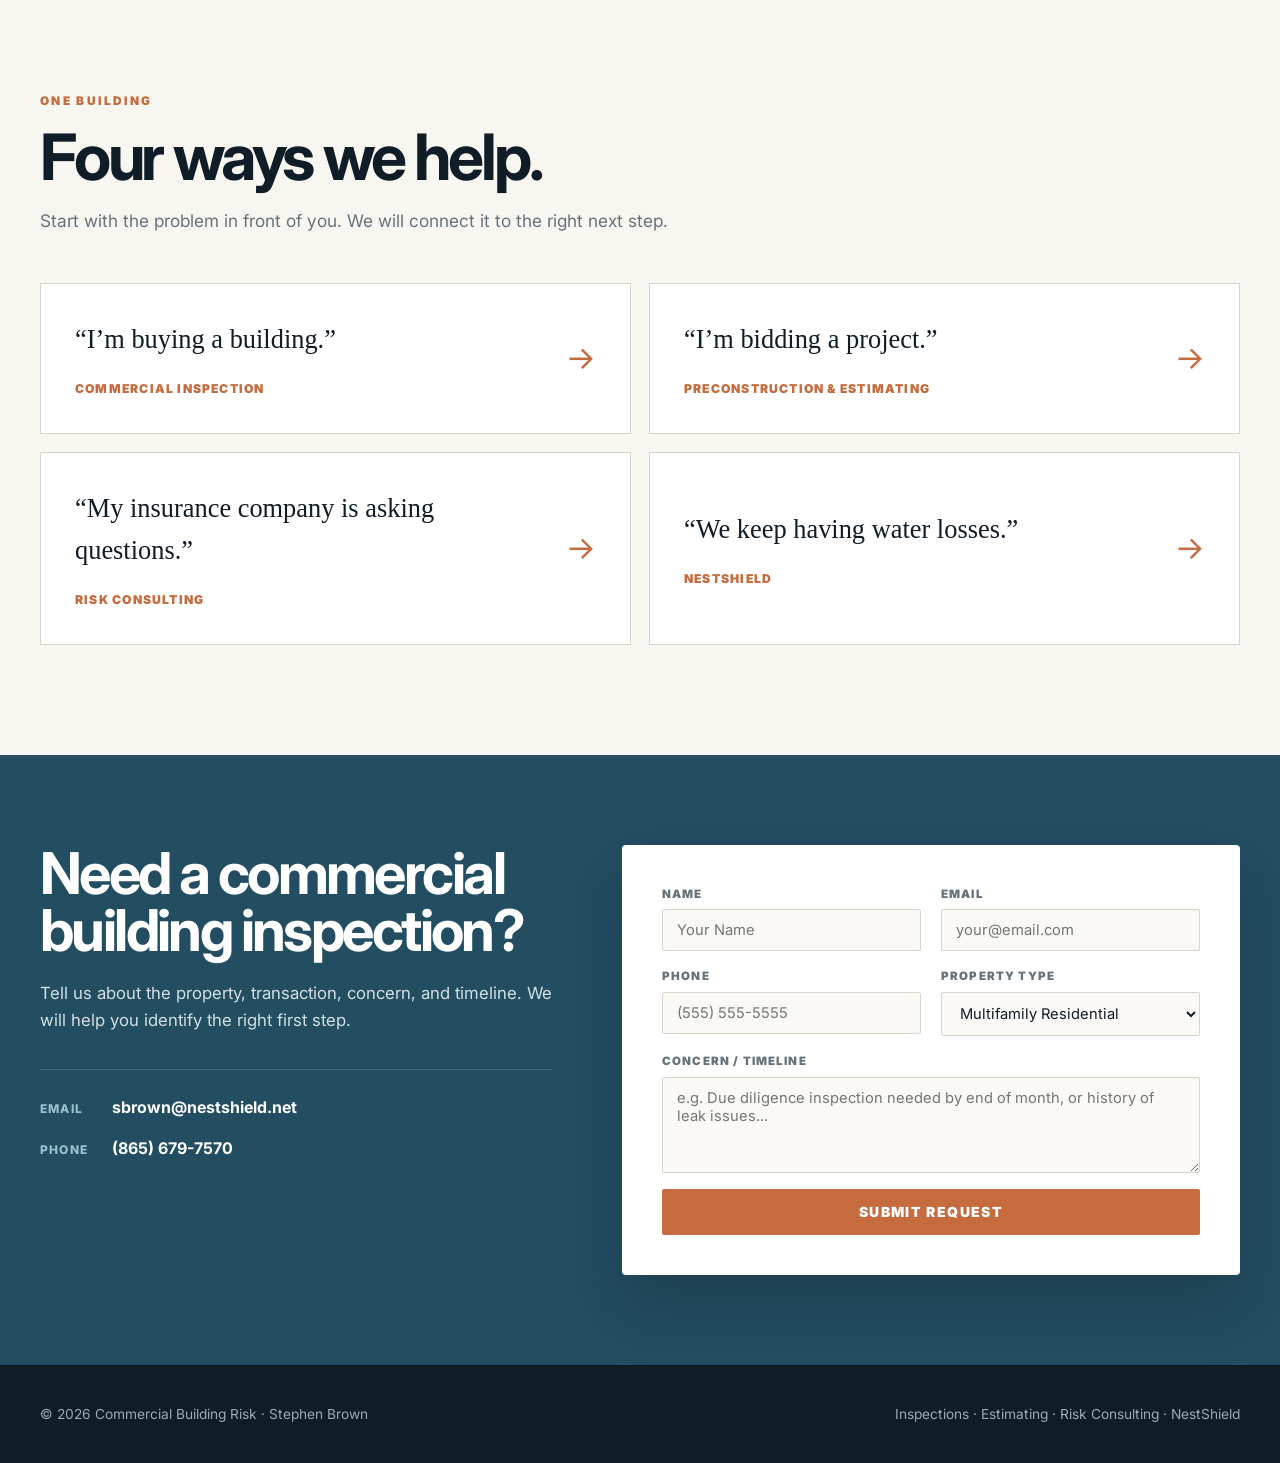
==== commit f1f2df25: "Redesign landing page: fix fonts, add B2B lead form, mobile nav, and SVG illustration" ====
--- a/index.html
+++ b/index.html
@@ -5,16 +5,619 @@
   <meta name="viewport" content="width=device-width,initial-scale=1">
   <meta name="description" content="Commercial building inspections, preconstruction estimating, risk consulting, and continuous protection technology from Stephen Brown.">
   <title>Commercial Building Risk | Stephen Brown</title>
+  <link rel="preconnect" href="https://fonts.googleapis.com">
+  <link rel="preconnect" href="https://fonts.gstatic.com" crossorigin>
+  <link href="https://fonts.googleapis.com/css2?family=Inter:wght@400;500;600;700;800;900&display=swap" rel="stylesheet">
   <style>
-    :root{--ink:#101c26;--ink2:#172936;--blue:#234d61;--copper:#c56b3d;--sand:#ede9df;--paper:#f8f6f0;--white:#fff;--muted:#66727a;--line:#d9d5cb;--max:1200px;--shadow:0 20px 55px rgba(16,28,38,.12)}
-    *{box-sizing:border-box}html{scroll-behavior:smooth}body{margin:0;background:var(--paper);color:var(--ink);font:16px/1.62 Inter,ui-sans-serif,system-ui,-apple-system,"Segoe UI",sans-serif}a{color:inherit}.wrap{width:min(var(--max),calc(100% - 42px));margin:auto}.nav{height:80px;display:flex;align-items:center;justify-content:space-between;position:relative;z-index:2}.brand{text-decoration:none;display:flex;align-items:center;gap:12px;font-size:.83rem;font-weight:900;letter-spacing:.13em;text-transform:uppercase}.brand-mark{width:38px;height:38px;border:2px solid var(--copper);display:grid;place-items:center;color:var(--copper);font-size:1.05rem;letter-spacing:0}.navlinks{display:flex;align-items:center;gap:25px}.navlinks>a{text-decoration:none;color:#d4dce1;font-size:.87rem;font-weight:700}.btn{display:inline-flex;align-items:center;justify-content:center;padding:13px 20px;border-radius:2px;background:var(--copper);color:#fff;text-decoration:none;font-weight:850;transition:.2s}.btn:hover{transform:translateY(-2px);background:#ad5930}.navlinks .btn{color:#fff}.hero-wrap{background:var(--ink);color:#fff;position:relative;overflow:hidden}.hero-wrap:after{content:"";position:absolute;width:600px;height:600px;border:1px solid #ffffff12;border-radius:50%;right:-180px;top:10px;box-shadow:0 0 0 100px #ffffff05,0 0 0 200px #ffffff03}.hero{min-height:700px;display:grid;grid-template-columns:1fr .58fr;gap:80px;align-items:center;padding:80px 0 110px;position:relative;z-index:1}.eyebrow{color:var(--copper);font-size:.74rem;font-weight:900;letter-spacing:.2em;text-transform:uppercase}.hero h1{font-size:clamp(3.4rem,7vw,6.8rem);line-height:.91;letter-spacing:-.057em;margin:20px 0 28px;max-width:850px}.hero p{color:#c4cdd3;font-size:1.2rem;max-width:680px;margin:0 0 32px}.hero-side{border-left:1px solid #ffffff30;padding-left:34px}.hero-side span{display:block;color:#97a7b2;font-size:.72rem;font-weight:850;letter-spacing:.18em;text-transform:uppercase}.hero-side strong{display:block;font-size:1.35rem;line-height:1.35;margin:14px 0 24px}.hero-side small{color:#aebbc3}.manifesto{background:var(--sand);padding:56px 0}.manifesto-inner{text-align:center}.manifesto .mini{font-size:.72rem;letter-spacing:.25em;font-weight:900;color:var(--blue)}.manifesto h2{font-family:Georgia,serif;font-weight:400;font-size:clamp(2.2rem,5vw,4.6rem);margin:8px 0 2px;line-height:1}.manifesto p{font-size:1.05rem;font-weight:800;letter-spacing:.08em;margin:16px 0 0}.section{padding:110px 0}.heading{max-width:820px;margin-bottom:48px}.heading h2{font-size:clamp(2.7rem,5vw,5rem);line-height:.98;letter-spacing:-.05em;margin:14px 0 18px}.heading p{font-size:1.08rem;color:var(--muted)}.service-grid{display:grid;grid-template-columns:repeat(2,1fr);gap:18px}.service-card{background:#fff;border:1px solid var(--line);padding:40px;min-height:390px;display:flex;flex-direction:column;position:relative;overflow:hidden;box-shadow:var(--shadow)}.service-card:before{content:"";position:absolute;top:0;left:0;width:100%;height:5px;background:var(--copper)}.service-card .number{color:var(--copper);font-weight:900;font-size:.78rem;letter-spacing:.16em}.service-card h3{font-size:2rem;line-height:1.08;margin:24px 0 8px}.service-card .promise{color:var(--blue);font-weight:800;margin:0 0 22px}.service-card ul{padding-left:19px;color:var(--muted);margin:0 0 25px}.service-card a{margin-top:auto;text-decoration:none;font-weight:900;color:var(--copper)}.nest{background:var(--ink2);color:#fff;border-color:var(--ink2)}.nest:before{background:#3ba4b2}.nest .number,.nest a{color:#68c5cf}.nest .promise{color:#bce7eb}.nest ul{color:#c0cbd1}.nest-badge{position:absolute;right:25px;top:24px;border:1px solid #68c5cf;color:#68c5cf;padding:5px 9px;font-size:.65rem;font-weight:900;letter-spacing:.15em}.about{background:var(--ink);color:#fff}.about-grid{display:grid;grid-template-columns:.62fr 1.38fr;gap:80px;align-items:start}.portrait{aspect-ratio:4/5;background:linear-gradient(145deg,#274354,#172733);display:flex;align-items:flex-end;padding:28px;border:1px solid #ffffff17}.portrait span{color:#9cacb6;font-size:.76rem;letter-spacing:.12em;text-transform:uppercase}.about blockquote{font-family:Georgia,serif;font-size:clamp(2rem,4vw,3.6rem);line-height:1.18;margin:15px 0 32px}.about-copy{color:#b9c5cc;font-size:1.08rem;max-width:760px}.signature{color:var(--copper);font-weight:900;letter-spacing:.08em;margin-top:28px}.industries{display:flex;flex-wrap:wrap;border-top:1px solid var(--line);border-left:1px solid var(--line)}.industry{flex:1 1 240px;padding:28px;border-right:1px solid var(--line);border-bottom:1px solid var(--line);background:#fff;font-size:1.15rem;font-weight:850}.industry:before{content:"+";color:var(--copper);margin-right:12px}.lifecycle{background:var(--sand)}.journey{display:grid;grid-template-columns:repeat(6,1fr);position:relative;margin-top:65px}.journey:before{content:"";position:absolute;top:27px;left:8%;right:8%;height:2px;background:var(--blue)}.phase{text-align:center;position:relative;padding:0 12px}.dot{width:56px;height:56px;border-radius:50%;background:var(--paper);border:2px solid var(--blue);display:grid;place-items:center;margin:0 auto 20px;position:relative;font-weight:900;color:var(--blue)}.phase:last-child .dot{background:var(--blue);color:#fff}.phase h3{font-size:1rem;margin:0 0 6px}.phase p{font-size:.86rem;color:var(--muted);margin:0}.entry-grid{display:grid;grid-template-columns:repeat(2,1fr);gap:18px}.entry{background:#fff;border:1px solid var(--line);padding:34px;display:grid;grid-template-columns:1fr auto;align-items:center;gap:20px;transition:.2s}.entry:hover{transform:translateY(-3px);box-shadow:var(--shadow)}.entry .thought{font-family:Georgia,serif;font-size:1.65rem;margin:0 0 18px}.entry .answer{font-weight:900;color:var(--copper);text-transform:uppercase;letter-spacing:.1em;font-size:.76rem}.arrow{font-size:2rem;color:var(--copper)}.closing{background:var(--blue);color:#fff;padding:90px 0}.closing-inner{display:flex;align-items:center;justify-content:space-between;gap:50px}.closing h2{font-size:clamp(2.6rem,5vw,4.8rem);line-height:1;margin:0 0 16px;letter-spacing:-.045em}.closing p{color:#d3e0e5;max-width:650px;margin:0}.closing .btn{white-space:nowrap;background:#fff;color:var(--blue)}footer{background:var(--ink);color:#9cabb4;padding:38px 0}.foot{display:flex;justify-content:space-between;gap:20px;flex-wrap:wrap;font-size:.86rem}
-    @media(max-width:900px){.hero{grid-template-columns:1fr;gap:45px}.hero-side{max-width:560px}.about-grid{grid-template-columns:1fr}.portrait{max-width:360px}.journey{grid-template-columns:repeat(3,1fr);gap:42px 0}.journey:before{display:none}.phase:after{content:"↓";display:block;color:var(--copper);margin-top:15px}.phase:last-child:after{display:none}.closing-inner{align-items:flex-start;flex-direction:column}}@media(max-width:650px){.wrap{width:min(var(--max),calc(100% - 26px))}.navlinks>a:not(.btn){display:none}.brand{font-size:.71rem}.hero{min-height:auto;padding:60px 0 80px}.hero h1{font-size:3.25rem}.service-grid,.entry-grid{grid-template-columns:1fr}.service-card{min-height:0;padding:30px}.section{padding:80px 0}.about-grid{gap:40px}.journey{grid-template-columns:1fr}.phase{padding-bottom:15px}.closing{padding:70px 0}.foot{display:grid}}
-    .industries{display:grid;grid-template-columns:repeat(4,1fr);grid-auto-rows:210px;gap:12px;border:0}.industry{position:relative;overflow:hidden;padding:28px;border:0;display:flex;flex-direction:column;justify-content:flex-end;background:var(--ink2);color:#fff;isolation:isolate;transition:.25s}.industry:before{content:"";position:absolute;width:170px;height:170px;border:1px solid #ffffff24;border-radius:50%;right:-45px;top:-55px;box-shadow:0 0 0 32px #ffffff08;z-index:-1}.industry:after{content:attr(data-number);position:absolute;right:20px;top:14px;color:#ffffff66;font-size:.75rem;font-weight:900;letter-spacing:.14em}.industry:hover{transform:translateY(-4px);box-shadow:var(--shadow)}.industry strong{font-size:1.5rem;line-height:1.05}.industry span{color:#c7d2d9;font-size:.83rem;margin-top:9px;max-width:220px}.industry:nth-child(1){grid-column:span 2;background:var(--blue)}.industry:nth-child(2){background:var(--copper)}.industry:nth-child(2) span{color:#fff}.industry:nth-child(4){grid-row:span 2;background:#203f4d}.industry:nth-child(5){background:#d9d2c3;color:var(--ink)}.industry:nth-child(5) span{color:#53616a}.industry:nth-child(5):before{border-color:#10202a22;box-shadow:0 0 0 32px #10202a08}.industry:nth-child(5):after{color:#10202a66}.industry:nth-child(7){grid-column:span 2;background:#9c4f2d}@media(max-width:900px){.industries{grid-template-columns:repeat(2,1fr)}.industry:nth-child(4){grid-row:auto}}@media(max-width:650px){.industries{grid-template-columns:1fr;grid-auto-rows:170px}.industry:nth-child(1),.industry:nth-child(7){grid-column:auto}}
+    :root{
+      --ink:#101c26;
+      --ink2:#172936;
+      --blue:#234d61;
+      --copper:#c56b3d;
+      --sand:#ede9df;
+      --paper:#f8f6f0;
+      --white:#fff;
+      --muted:#66727a;
+      --line:#d9d5cb;
+      --max:1200px;
+      --shadow:0 20px 55px rgba(16,28,38,.12);
+      --transition:0.25s cubic-bezier(0.4, 0, 0.2, 1);
+    }
+    *{box-sizing:border-box}
+    html{scroll-behavior:smooth}
+    body{
+      margin:0;
+      background:var(--paper);
+      color:var(--ink);
+      font:16px/1.62 Inter,ui-sans-serif,system-ui,-apple-system,"Segoe UI",sans-serif;
+      text-rendering:optimizeLegibility;
+      -webkit-font-smoothing:antialiased;
+    }
+    a{color:inherit;text-decoration:none;transition:color var(--transition)}
+    .wrap{width:min(var(--max),calc(100% - 42px));margin:auto}
+    
+    /* Header & Nav styling */
+    .nav{
+      height: 80px;
+      display: flex;
+      align-items: center;
+      justify-content: space-between;
+      position: relative;
+      z-index: 100;
+    }
+    .brand{
+      text-decoration:none;
+      display:flex;
+      align-items:center;
+      gap:12px;
+      font-size:.83rem;
+      font-weight:900;
+      letter-spacing:.13em;
+      text-transform:uppercase;
+    }
+    .brand-mark{
+      width:38px;
+      height:38px;
+      border:2px solid var(--copper);
+      display:grid;
+      place-items:center;
+      color:var(--copper);
+      font-size:1.05rem;
+      letter-spacing:0;
+      transition:background var(--transition), color var(--transition);
+    }
+    .brand:hover .brand-mark{
+      background:var(--copper);
+      color:#fff;
+    }
+    .navlinks{
+      display:flex;
+      align-items:center;
+      gap:25px;
+    }
+    .navlinks>a{
+      text-decoration:none;
+      color:#d4dce1;
+      font-size:.87rem;
+      font-weight:700;
+      transition:color var(--transition);
+    }
+    .navlinks>a:hover:not(.btn){
+      color:var(--copper);
+    }
+    .btn{
+      display:inline-flex;
+      align-items:center;
+      justify-content:center;
+      padding:13px 20px;
+      border-radius:2px;
+      background:var(--copper);
+      color:#fff;
+      text-decoration:none;
+      font-weight:850;
+      border:0;
+      cursor:pointer;
+      font-family:inherit;
+      transition:transform var(--transition), background var(--transition), box-shadow var(--transition);
+    }
+    .btn:hover{
+      transform:translateY(-2px);
+      background:#ad5930;
+      box-shadow:0 8px 20px rgba(197, 107, 61, 0.2);
+    }
+    .navlinks .btn{color:#fff}
+    
+    /* Mobile Menu Button */
+    .menu-btn{
+      display:none;
+      flex-direction:column;
+      justify-content:space-between;
+      width:24px;
+      height:18px;
+      background:none;
+      border:0;
+      padding:0;
+      cursor:pointer;
+      z-index:110;
+    }
+    .menu-btn .bar{
+      width:100%;
+      height:2px;
+      background:#fff;
+      transition:transform var(--transition), opacity var(--transition);
+    }
+    
+    /* Hero styling */
+    .hero-wrap{
+      background:var(--ink);
+      color:#fff;
+      position:relative;
+      overflow:hidden;
+    }
+    .hero-wrap:after{
+      content:"";
+      position:absolute;
+      width:600px;
+      height:600px;
+      border:1px solid #ffffff12;
+      border-radius:50%;
+      right:-180px;
+      top:10px;
+      box-shadow:0 0 0 100px #ffffff05,0 0 0 200px #ffffff03;
+      pointer-events:none;
+    }
+    .hero{
+      min-height:700px;
+      display:grid;
+      grid-template-columns:1fr .58fr;
+      gap:80px;
+      align-items:center;
+      padding:80px 0 110px;
+      position:relative;
+      z-index:1;
+    }
+    .eyebrow{
+      color:var(--copper);
+      font-size:.74rem;
+      font-weight:900;
+      letter-spacing:.2em;
+      text-transform:uppercase;
+    }
+    .hero h1{
+      font-size:clamp(3.4rem,7vw,6.8rem);
+      line-height:.91;
+      letter-spacing:-.057em;
+      margin:20px 0 28px;
+      max-width:850px;
+    }
+    .hero p{
+      color:#c4cdd3;
+      font-size:1.2rem;
+      max-width:680px;
+      margin:0 0 32px;
+    }
+    .hero-side{
+      border-left:1px solid #ffffff30;
+      padding-left:34px;
+    }
+    .hero-side span{
+      display:block;
+      color:#97a7b2;
+      font-size:.72rem;
+      font-weight:850;
+      letter-spacing:.18em;
+      text-transform:uppercase;
+    }
+    .hero-side strong{
+      display:block;
+      font-size:1.35rem;
+      line-height:1.35;
+      margin:14px 0 24px;
+    }
+    .hero-side small{color:#aebbc3}
+    
+    /* Manifesto */
+    .manifesto{background:var(--sand);padding:56px 0}
+    .manifesto-inner{text-align:center}
+    .manifesto .mini{font-size:.72rem;letter-spacing:.25em;font-weight:900;color:var(--blue)}
+    .manifesto h2{font-family:Georgia,serif;font-weight:400;font-size:clamp(2.2rem,5vw,4.6rem);margin:8px 0 2px;line-height:1}
+    .manifesto p{font-size:1.05rem;font-weight:800;letter-spacing:.08em;margin:16px 0 0}
+    
+    /* Section general layout */
+    .section{padding:110px 0}
+    .heading{max-width:820px;margin-bottom:48px}
+    .heading h2{
+      font-size:clamp(2.7rem,5vw,5rem);
+      line-height:.98;
+      letter-spacing:-.05em;
+      margin:14px 0 18px;
+    }
+    .heading p{font-size:1.08rem;color:var(--muted)}
+    
+    /* Services section */
+    .service-grid{display:grid;grid-template-columns:repeat(2,1fr);gap:18px}
+    .service-card{
+      background:#fff;
+      border:1px solid var(--line);
+      padding:40px;
+      min-height:390px;
+      display:flex;
+      flex-direction:column;
+      position:relative;
+      overflow:hidden;
+      box-shadow:var(--shadow);
+      transition:transform var(--transition), box-shadow var(--transition);
+    }
+    .service-card:hover{
+      transform:translateY(-4px);
+      box-shadow:0 30px 70px rgba(16,28,38,.16);
+    }
+    .service-card:before{
+      content:"";
+      position:absolute;
+      top:0;
+      left:0;
+      width:100%;
+      height:5px;
+      background:var(--copper);
+    }
+    .service-card .number{color:var(--copper);font-weight:900;font-size:.78rem;letter-spacing:.16em}
+    .service-card h3{font-size:2rem;line-height:1.08;margin:24px 0 8px}
+    .service-card .promise{color:var(--blue);font-weight:800;margin:0 0 22px}
+    .service-card ul{padding-left:19px;color:var(--muted);margin:0 0 25px}
+    .service-card a{margin-top:auto;text-decoration:none;font-weight:900;color:var(--copper);transition:color var(--transition)}
+    .service-card a:hover{color:#ad5930}
+    
+    /* NestShield card specific colors */
+    .nest{background:var(--ink2);color:#fff;border-color:var(--ink2)}
+    .nest:before{background:#3ba4b2}
+    .nest .number, .nest a{color:#68c5cf}
+    .nest a:hover{color:#bce7eb}
+    .nest .promise{color:#bce7eb}
+    .nest ul{color:#c0cbd1}
+    .nest-badge{
+      position:absolute;
+      right:25px;
+      top:24px;
+      border:1px solid #68c5cf;
+      color:#68c5cf;
+      padding:5px 9px;
+      font-size:.65rem;
+      font-weight:900;
+      letter-spacing:.15em;
+    }
+    
+    /* About section */
+    .about{background:var(--ink);color:#fff}
+    .about-grid{display:grid;grid-template-columns:.62fr 1.38fr;gap:80px;align-items:start}
+    .portrait{
+      position:relative;
+      aspect-ratio:4/5;
+      border:1px solid #ffffff17;
+      overflow:hidden;
+      box-shadow:var(--shadow);
+    }
+    .portrait span{
+      color:#fff;
+      font-size:.76rem;
+      letter-spacing:.12em;
+      text-transform:uppercase;
+      font-weight:800;
+      text-shadow:0 2px 4px rgba(0,0,0,0.5);
+    }
+    .about blockquote{
+      font-family:Georgia,serif;
+      font-size:clamp(2rem,4vw,3.6rem);
+      line-height:1.18;
+      margin:15px 0 32px;
+    }
+    .about-copy{color:#b9c5cc;font-size:1.08rem;max-width:760px}
+    .signature{color:var(--copper);font-weight:900;letter-spacing:.08em;margin-top:28px}
+    
+    /* Industries section Grid Layout */
+    .industries{
+      display:grid;
+      grid-template-columns:repeat(4,1fr);
+      grid-auto-rows:210px;
+      gap:12px;
+      border:0;
+    }
+    .industry{
+      position:relative;
+      overflow:hidden;
+      padding:28px;
+      border:0;
+      display:flex;
+      flex-direction:column;
+      justify-content:flex-end;
+      background:var(--ink2);
+      color:#fff;
+      isolation:isolate;
+      transition:transform var(--transition), box-shadow var(--transition);
+    }
+    .industry:before{
+      content:"";
+      position:absolute;
+      width:170px;
+      height:170px;
+      border:1px solid #ffffff24;
+      border-radius:50%;
+      right:-45px;
+      top:-55px;
+      box-shadow:0 0 0 32px #ffffff08;
+      z-index:-1;
+    }
+    .industry:after{
+      content:attr(data-number);
+      position:absolute;
+      right:20px;
+      top:14px;
+      color:#ffffff66;
+      font-size:.75rem;
+      font-weight:900;
+      letter-spacing:.14em;
+    }
+    .industry:hover{
+      transform:translateY(-4px);
+      box-shadow:var(--shadow);
+    }
+    .industry strong{font-size:1.5rem;line-height:1.05}
+    .industry span{color:#c7d2d9;font-size:.83rem;margin-top:9px;max-width:220px}
+    .industry:nth-child(1){grid-column:span 2;background:var(--blue)}
+    .industry:nth-child(2){background:var(--copper)}
+    .industry:nth-child(2) span{color:#fff}
+    .industry:nth-child(4){grid-row:span 2;background:#203f4d}
+    .industry:nth-child(5){background:#d9d2c3;color:var(--ink)}
+    .industry:nth-child(5) span{color:#53616a}
+    .industry:nth-child(5):before{border-color:#10202a22;box-shadow:0 0 0 32px #10202a08}
+    .industry:nth-child(5):after{color:#10202a66}
+    .industry:nth-child(7){grid-column:span 2;background:#9c4f2d}
+    
+    /* Lifecycle section */
+    .lifecycle{background:var(--sand)}
+    .journey{display:grid;grid-template-columns:repeat(6,1fr);position:relative;margin-top:65px}
+    .journey:before{
+      content:"";
+      position:absolute;
+      top:27px;
+      left:8%;
+      right:8%;
+      height:2px;
+      background:var(--blue);
+      z-index:0;
+    }
+    .phase{text-align:center;position:relative;padding:0 12px;z-index:1}
+    .dot{
+      width:56px;
+      height:56px;
+      border-radius:50%;
+      background:var(--paper);
+      border:2px solid var(--blue);
+      display:grid;
+      place-items:center;
+      margin:0 auto 20px;
+      position:relative;
+      font-weight:900;
+      color:var(--blue);
+      transition:background var(--transition), color var(--transition), transform var(--transition);
+    }
+    .phase:hover .dot{
+      transform:scale(1.1);
+      background:var(--blue);
+      color:#fff;
+    }
+    .phase:last-child .dot{background:var(--blue);color:#fff}
+    .phase h3{font-size:1rem;margin:0 0 6px}
+    .phase p{font-size:.86rem;color:var(--muted);margin:0}
+    
+    /* Selector grid */
+    .entry-grid{display:grid;grid-template-columns:repeat(2,1fr);gap:18px}
+    .entry{
+      background:#fff;
+      border:1px solid var(--line);
+      padding:34px;
+      display:grid;
+      grid-template-columns:1fr auto;
+      align-items:center;
+      gap:20px;
+      transition:transform var(--transition), box-shadow var(--transition), border-color var(--transition);
+    }
+    .entry:hover{
+      transform:translateY(-3px);
+      box-shadow:var(--shadow);
+      border-color:var(--copper);
+    }
+    .entry .thought{font-family:Georgia,serif;font-size:1.65rem;margin:0 0 18px}
+    .entry .answer{font-weight:900;color:var(--copper);text-transform:uppercase;letter-spacing:.1em;font-size:.76rem}
+    .arrow{font-size:2rem;color:var(--copper);transition:transform var(--transition)}
+    .entry:hover .arrow{transform:translateX(5px)}
+    
+    /* B2B Split CTA layout styling */
+    .closing{background:var(--blue);color:#fff;padding:90px 0}
+    .closing-grid{display:grid;grid-template-columns:1fr 1.1fr;gap:70px;align-items:start}
+    .closing h2{
+      font-size:clamp(2.6rem,4.5vw,4.2rem);
+      line-height:1;
+      margin:0 0 20px;
+      letter-spacing:-.045em;
+    }
+    .closing p{color:#d3e0e5;max-width:650px;margin:0 0 35px;font-size:1.05rem}
+    .direct-contact{
+      display:flex;
+      flex-direction:column;
+      gap:15px;
+      font-size:1rem;
+      border-top:1px solid rgba(255,255,255,0.15);
+      padding-top:25px;
+    }
+    .contact-item{display:flex;align-items:center;gap:12px}
+    .contact-item .label{text-transform:uppercase;font-size:0.75rem;font-weight:800;color:#9bc1cf;letter-spacing:0.1em;width:60px}
+    .contact-item a{color:#fff;font-weight:700}
+    .contact-item a:hover{color:#68c5cf}
+    
+    .form-container{
+      background:#fff;
+      padding:40px;
+      border-radius:4px;
+      box-shadow:0 30px 60px rgba(16,28,38,.25);
+      color:var(--ink);
+    }
+    .lead-form{
+      display:grid;
+      grid-template-columns:1fr 1fr;
+      gap:16px 20px;
+    }
+    .form-group{
+      display:flex;
+      flex-direction:column;
+      gap:6px;
+    }
+    .form-group label{
+      font-size:.72rem;
+      font-weight:900;
+      text-transform:uppercase;
+      letter-spacing:.1em;
+      color:var(--muted);
+    }
+    .form-group input, .form-group select, .form-group textarea{
+      padding:11px 14px;
+      border:1px solid var(--line);
+      border-radius:2px;
+      font-family:inherit;
+      font-size:.92rem;
+      background:#faf9f6;
+      color:var(--ink);
+      transition:border-color var(--transition), background-color var(--transition);
+    }
+    .form-group input:focus, .form-group select:focus, .form-group textarea:focus{
+      outline:0;
+      border-color:var(--copper);
+      background-color:#fff;
+    }
+    .form-group.full-width{grid-column:span 2}
+    .btn-submit{
+      grid-column:span 2;
+      background:var(--copper);
+      color:#fff;
+      border:0;
+      padding:15px;
+      font-weight:900;
+      text-transform:uppercase;
+      letter-spacing:.1em;
+      cursor:pointer;
+      font-family:inherit;
+      font-size:.87rem;
+      transition:background var(--transition);
+    }
+    .btn-submit:hover{background:#ad5930}
+    
+    .form-success-message{
+      text-align:center;
+      padding:30px 10px;
+    }
+    .success-icon{
+      width:60px;
+      height:60px;
+      background:#3ba4b2;
+      color:#fff;
+      border-radius:50%;
+      display:grid;
+      place-items:center;
+      font-size:1.8rem;
+      font-weight:900;
+      margin:0 auto 20px;
+      box-shadow:0 8px 20px rgba(59, 164, 178, 0.2);
+    }
+    .form-success-message h3{
+      font-size:1.8rem;
+      margin:0 0 10px;
+      letter-spacing:-0.02em;
+    }
+    .form-success-message p{
+      color:var(--muted);
+      font-size:1rem;
+      margin:0 0 24px;
+      line-height:1.5;
+    }
+    .btn-calendly{
+      background:var(--blue);
+      color:#fff;
+      display:inline-flex;
+      align-items:center;
+      justify-content:center;
+      width:100%;
+      padding:14px;
+      font-weight:800;
+      text-decoration:none;
+      border-radius:2px;
+      text-transform:uppercase;
+      letter-spacing:0.08em;
+      font-size:0.87rem;
+      transition:background var(--transition);
+    }
+    .btn-calendly:hover{
+      background:#173442;
+    }
+    
+    /* Footer and layout alignment */
+    footer{background:var(--ink);color:#9cabb4;padding:38px 0}
+    .foot{display:flex;justify-content:space-between;gap:20px;flex-wrap:wrap;font-size:.86rem}
+    
+    /* Media queries and responsive breakpoints */
+    @media(max-width:900px){
+      .hero{grid-template-columns:1fr;gap:45px}
+      .hero-side{max-width:560px}
+      .about-grid{grid-template-columns:1fr}
+      .portrait{max-width:360px}
+      .journey{grid-template-columns:repeat(3,1fr);gap:42px 0}
+      .journey:before{display:none}
+      .phase:after{content:"↓";display:block;color:var(--copper);margin-top:15px}
+      .phase:last-child:after{display:none}
+      .industries{grid-template-columns:repeat(2,1fr)}
+      .industry:nth-child(4){grid-row:auto}
+      .closing-grid{grid-template-columns:1fr;gap:50px}
+    }
+    
+    @media(max-width:650px){
+      .wrap{width:min(var(--max),calc(100% - 26px))}
+      .menu-btn{display:flex}
+      .navlinks{
+        display:none;
+        position:absolute;
+        top:80px;
+        left:-13px;
+        right:-13px;
+        background:var(--ink2);
+        padding:30px 20px;
+        flex-direction:column;
+        align-items:stretch;
+        gap:15px;
+        border-bottom:2px solid var(--copper);
+        box-shadow:0 20px 40px rgba(0,0,0,0.3);
+      }
+      .navlinks.open{display:flex}
+      .navlinks>a:not(.btn){display:block}
+      
+      .menu-btn.open .bar:nth-child(1){transform:translateY(8px) rotate(45deg)}
+      .menu-btn.open .bar:nth-child(2){opacity:0}
+      .menu-btn.open .bar:nth-child(3){transform:translateY(-8px) rotate(-45deg)}
+      
+      .brand{font-size:.75rem}
+      .hero{min-height:auto;padding:60px 0 80px}
+      .hero h1{font-size:3.25rem}
+      .service-grid, .entry-grid{grid-template-columns:1fr}
+      .service-card{min-height:0;padding:30px}
+      .section{padding:80px 0}
+      .about-grid{gap:40px}
+      .journey{grid-template-columns:1fr}
+      .phase{padding-bottom:15px}
+      .closing{padding:70px 0}
+      .foot{display:grid;gap:10px}
+      .industries{grid-template-columns:1fr;grid-auto-rows:170px}
+      .industry:nth-child(1), .industry:nth-child(7){grid-column:auto}
+      .form-container{padding:25px}
+      .lead-form{grid-template-columns:1fr}
+      .form-group.full-width{grid-column:auto}
+      .btn-submit{grid-column:auto}
+    }
   </style>
 </head>
 <body>
   <header class="hero-wrap">
-    <nav class="wrap nav"><a class="brand" href="#top"><span class="brand-mark">CB</span> Commercial Building Risk</a><div class="navlinks"><a href="#solutions">Inspections &amp; Solutions</a><a href="#lifecycle">Lifecycle</a><a href="#about">About</a><a class="btn" href="#contact">Schedule an Inspection</a></div></nav>
+    <nav class="wrap nav">
+      <a class="brand" href="#top"><span class="brand-mark">CB</span> Commercial Building Risk</a>
+      <button class="menu-btn" aria-label="Toggle Navigation" aria-expanded="false">
+        <span class="bar"></span>
+        <span class="bar"></span>
+        <span class="bar"></span>
+      </button>
+      <div class="navlinks">
+        <a href="#solutions">Solutions</a>
+        <a href="#lifecycle">Lifecycle</a>
+        <a href="#about">About</a>
+        <a class="btn" href="#contact">Schedule an Inspection</a>
+      </div>
+    </nav>
     <div class="wrap hero" id="top"><div><span class="eyebrow">CCPIA Certified Commercial Building Inspections</span><h1>Know the Building. See the Risk. Buy with Confidence.</h1><p>Commercial property inspections and building condition insight for owners, investors, property managers, and contractors. Know the hidden risks before they become expensive surprises.</p><a class="btn" href="#contact">Schedule an Inspection Consultation</a></div><aside class="hero-side"><span>More than an inspection</span><strong>A whole-building perspective from due diligence through continuous protection.</strong><small>Inspections · Preconstruction · Risk Consulting · NestShield Monitoring</small></aside></div>
   </header>
   <main>
@@ -25,12 +628,156 @@
       <article class="service-card"><div class="number">03 / ADVISE</div><h3>Risk Consulting</h3><p class="promise">Identify problems before they become claims.</p><ul><li>Water risk</li><li>Maintenance planning</li><li>Operational risk</li><li>Building systems review</li></ul><a href="#contact">Learn More →</a></article>
       <article class="service-card nest"><div class="nest-badge">TECHNOLOGY</div><div class="number">04 / PROTECT</div><h3>NestShield</h3><p class="promise">Technology for Continuous Protection</p><ul><li>24/7 water leak monitoring</li><li>Freeze monitoring</li><li>Automatic shutoff</li><li>Commercial IoT</li></ul><a href="https://nestshield.net" target="_blank" rel="noopener noreferrer">Visit NestShield →</a></article>
     </div></div></section>
-    <section class="section about" id="about"><div class="wrap about-grid"><div class="portrait"><span>Stephen Brown<br>Commercial Building Risk Advisor<br>CCPIA Certified</span></div><div><span class="eyebrow">Why work with me</span><blockquote>“A building tells you where the risk is if you know how to look at the whole picture.”</blockquote><p class="about-copy">I am CCPIA Certified and have spent more than 25 years solving problems in commercial construction. Today I help building owners, contractors, investors, and property managers identify risk before it becomes downtime, expensive repairs, or insurance claims.</p><div class="signature">STEPHEN BROWN · CCPIA CERTIFIED</div></div></div></section>
+    <section class="section about" id="about"><div class="wrap about-grid">
+      <div class="portrait">
+        <svg viewBox="0 0 200 250" style="width:100%;height:100%;background:linear-gradient(135deg,#1f3b4d,#122533);padding:20px;box-sizing:border-box;">
+          <g stroke="#ffffff06" stroke-width="0.5">
+            <line x1="20" y1="0" x2="20" y2="250" />
+            <line x1="40" y1="0" x2="40" y2="250" />
+            <line x1="60" y1="0" x2="60" y2="250" />
+            <line x1="80" y1="0" x2="80" y2="250" />
+            <line x1="100" y1="0" x2="100" y2="250" />
+            <line x1="120" y1="0" x2="120" y2="250" />
+            <line x1="140" y1="0" x2="140" y2="250" />
+            <line x1="160" y1="0" x2="160" y2="250" />
+            <line x1="180" y1="0" x2="180" y2="250" />
+            <line x1="0" y1="20" x2="200" y2="20" />
+            <line x1="0" y1="40" x2="200" y2="40" />
+            <line x1="0" y1="60" x2="200" y2="60" />
+            <line x1="0" y1="80" x2="200" y2="80" />
+            <line x1="0" y1="100" x2="200" y2="100" />
+            <line x1="0" y1="120" x2="200" y2="120" />
+            <line x1="0" y1="140" x2="200" y2="140" />
+            <line x1="0" y1="160" x2="200" y2="160" />
+            <line x1="0" y1="180" x2="200" y2="180" />
+            <line x1="0" y1="200" x2="200" y2="200" />
+            <line x1="0" y1="220" x2="200" y2="220" />
+          </g>
+          <g fill="none" stroke="#68c5cf" stroke-width="1.5" opacity="0.6">
+            <rect x="30" y="180" width="140" height="8" />
+            <rect x="40" y="115" width="120" height="65" />
+            <rect x="52" y="55" width="96" height="60" />
+            <line x1="45" y1="55" x2="100" y2="22" />
+            <line x1="100" y1="22" x2="155" y2="55" />
+          </g>
+          <g fill="none" stroke="#c56b3d" stroke-width="1" opacity="0.5">
+            <line x1="15" y1="22" x2="15" y2="188" />
+            <line x1="11" y1="22" x2="19" y2="22" />
+            <line x1="11" y1="188" x2="19" y2="188" />
+            <line x1="30" y1="198" x2="170" y2="198" />
+            <line x1="30" y1="194" x2="30" y2="202" />
+            <line x1="170" y1="194" x2="170" y2="202" />
+          </g>
+          <g fill="#9cacb6" font-family="monospace" font-size="7" opacity="0.6">
+            <text x="7" y="115" transform="rotate(-90 7 115)">HEIGHT: 18.5m</text>
+            <text x="80" y="210">WIDTH: 14.0m</text>
+            <text x="88" y="16">CB-01</text>
+          </g>
+        </svg>
+        <span style="position:absolute;bottom:24px;left:24px;">Stephen Brown<br>Commercial Building Risk Advisor<br>CCPIA Certified</span>
+      </div>
+      <div><span class="eyebrow">Why work with me</span><blockquote>“A building tells you where the risk is if you know how to look at the whole picture.”</blockquote><p class="about-copy">I am CCPIA Certified and have spent more than 25 years solving problems in commercial construction. Today I help building owners, contractors, investors, and property managers identify risk before it becomes downtime, expensive repairs, or insurance claims.</p><div class="signature">STEPHEN BROWN · CCPIA CERTIFIED</div></div>
+    </div></section>
     <section class="section"><div class="wrap"><div class="heading"><span class="eyebrow">Industries</span><h2>Commercial experience across the places people live, work, and gather.</h2></div><div class="industries"><div class="industry" data-number="01"><strong>Multifamily</strong><span>Protect residents, operations, and long term asset value.</span></div><div class="industry" data-number="02"><strong>Hotels</strong><span>Reduce disruption in high occupancy environments.</span></div><div class="industry" data-number="03"><strong>Office</strong><span>Understand systems, condition, and operating exposure.</span></div><div class="industry" data-number="04"><strong>Industrial</strong><span>Assess complex facilities where downtime matters.</span></div><div class="industry" data-number="05"><strong>Retail</strong><span>Keep customer facing properties safe and operational.</span></div><div class="industry" data-number="06"><strong>Healthcare</strong><span>Find building risks in critical care environments.</span></div><div class="industry" data-number="07"><strong>Education</strong><span>Support safer, more resilient learning facilities.</span></div></div></div></section>
     <section class="section lifecycle" id="lifecycle"><div class="wrap"><div class="heading"><span class="eyebrow">The building lifecycle</span><h2>One continuous journey.</h2><p>Risk does not begin at inspection or end when construction is complete. A whole-building perspective connects every decision across the asset’s life.</p></div><div class="journey"><div class="phase"><div class="dot">01</div><h3>Planning</h3><p>Define the opportunity</p></div><div class="phase"><div class="dot">02</div><h3>Estimating</h3><p>Understand cost and scope</p></div><div class="phase"><div class="dot">03</div><h3>Construction</h3><p>Manage the work</p></div><div class="phase"><div class="dot">04</div><h3>Inspection</h3><p>Know the condition</p></div><div class="phase"><div class="dot">05</div><h3>Risk Assessment</h3><p>Prioritize exposure</p></div><div class="phase"><div class="dot">06</div><h3>NestShield</h3><p>Protect continuously</p></div></div></div></section>
     <section class="section"><div class="wrap"><div class="heading"><span class="eyebrow">One building</span><h2>Four ways we help.</h2><p>Start with the problem in front of you. We will connect it to the right next step.</p></div><div class="entry-grid"><div class="entry"><div><p class="thought">“I’m buying a building.”</p><div class="answer">Commercial Inspection</div></div><div class="arrow">→</div></div><div class="entry"><div><p class="thought">“I’m bidding a project.”</p><div class="answer">Preconstruction &amp; Estimating</div></div><div class="arrow">→</div></div><div class="entry"><div><p class="thought">“My insurance company is asking questions.”</p><div class="answer">Risk Consulting</div></div><div class="arrow">→</div></div><div class="entry"><div><p class="thought">“We keep having water losses.”</p><div class="answer">NestShield</div></div><div class="arrow">→</div></div></div></div></section>
-    <section class="closing" id="contact"><div class="wrap closing-inner"><div><h2>Need a commercial building inspection?</h2><p>Tell us about the property, transaction, concern, and timeline. We will help you identify the right first step.</p></div><a class="btn" href="mailto:YOUR-EMAIL@EXAMPLE.COM?subject=Commercial%20Building%20Inspection%20Request">Schedule an Inspection Consultation</a></div></section>
+    <section class="closing" id="contact">
+      <div class="wrap closing-grid">
+        <div>
+          <h2>Need a commercial building inspection?</h2>
+          <p>Tell us about the property, transaction, concern, and timeline. We will help you identify the right first step.</p>
+          <div class="direct-contact">
+            <div class="contact-item">
+              <span class="label">Email</span>
+              <a href="mailto:sbrown@nestshield.net">sbrown@nestshield.net</a>
+            </div>
+            <div class="contact-item">
+              <span class="label">Phone</span>
+              <a href="tel:8656797570">(865) 679-7570</a>
+            </div>
+          </div>
+        </div>
+        <div class="form-container">
+          <form id="contact-form" class="lead-form">
+            <div class="form-group">
+              <label for="form-name">Name</label>
+              <input type="text" id="form-name" required placeholder="Your Name">
+            </div>
+            <div class="form-group">
+              <label for="form-email">Email</label>
+              <input type="email" id="form-email" required placeholder="your@email.com">
+            </div>
+            <div class="form-group">
+              <label for="form-phone">Phone</label>
+              <input type="tel" id="form-phone" placeholder="(555) 555-5555">
+            </div>
+            <div class="form-group">
+              <label for="form-type">Property Type</label>
+              <select id="form-type">
+                <option value="multifamily">Multifamily Residential</option>
+                <option value="hotel">Hotel / Hospitality</option>
+                <option value="office">Office Building</option>
+                <option value="industrial">Industrial / Warehouse</option>
+                <option value="retail">Retail Space</option>
+                <option value="other">Other</option>
+              </select>
+            </div>
+            <div class="form-group full-width">
+              <label for="form-challenge">Concern / Timeline</label>
+              <textarea id="form-challenge" rows="4" required placeholder="e.g. Due diligence inspection needed by end of month, or history of leak issues..."></textarea>
+            </div>
+            <button type="submit" class="btn btn-submit">Submit Request</button>
+          </form>
+          <div id="form-success" class="form-success-message" style="display: none;">
+            <div class="success-icon">✓</div>
+            <h3>Request Received</h3>
+            <p>Stephen will review your property details and contact you shortly.</p>
+            <a href="https://calendly.com" target="_blank" class="btn btn-calendly">Schedule on Calendly</a>
+          </div>
+        </div>
+      </div>
+    </section>
   </main>
   <footer><div class="wrap foot"><div>© 2026 Commercial Building Risk · Stephen Brown</div><div>Inspections · Estimating · Risk Consulting · NestShield</div></div></footer>
+  
+  <script>
+    // Mobile Menu Toggle
+    const menuBtn = document.querySelector('.menu-btn');
+    const navLinks = document.querySelector('.navlinks');
+    
+    if (menuBtn && navLinks) {
+      menuBtn.addEventListener('click', () => {
+        const open = navLinks.classList.toggle('open');
+        menuBtn.classList.toggle('open');
+        menuBtn.setAttribute('aria-expanded', open);
+      });
+      
+      // Close menu on link click
+      navLinks.addEventListener('click', (e) => {
+        if (e.target.tagName === 'A') {
+          navLinks.classList.remove('open');
+          menuBtn.classList.remove('open');
+          menuBtn.setAttribute('aria-expanded', 'false');
+        }
+      });
+    }
+    
+    // Form Submit Success Logic
+    const contactForm = document.getElementById('contact-form');
+    const formSuccess = document.getElementById('form-success');
+    
+    if (contactForm && formSuccess) {
+      contactForm.addEventListener('submit', (e) => {
+        e.preventDefault();
+        
+        // Hide form and show success message
+        contactForm.style.display = 'none';
+        formSuccess.style.display = 'block';
+        
+        // Scroll to form success container top
+        formSuccess.scrollIntoView({ behavior: 'smooth', block: 'nearest' });
+      });
+    }
+  </script>
 </body>
 </html>
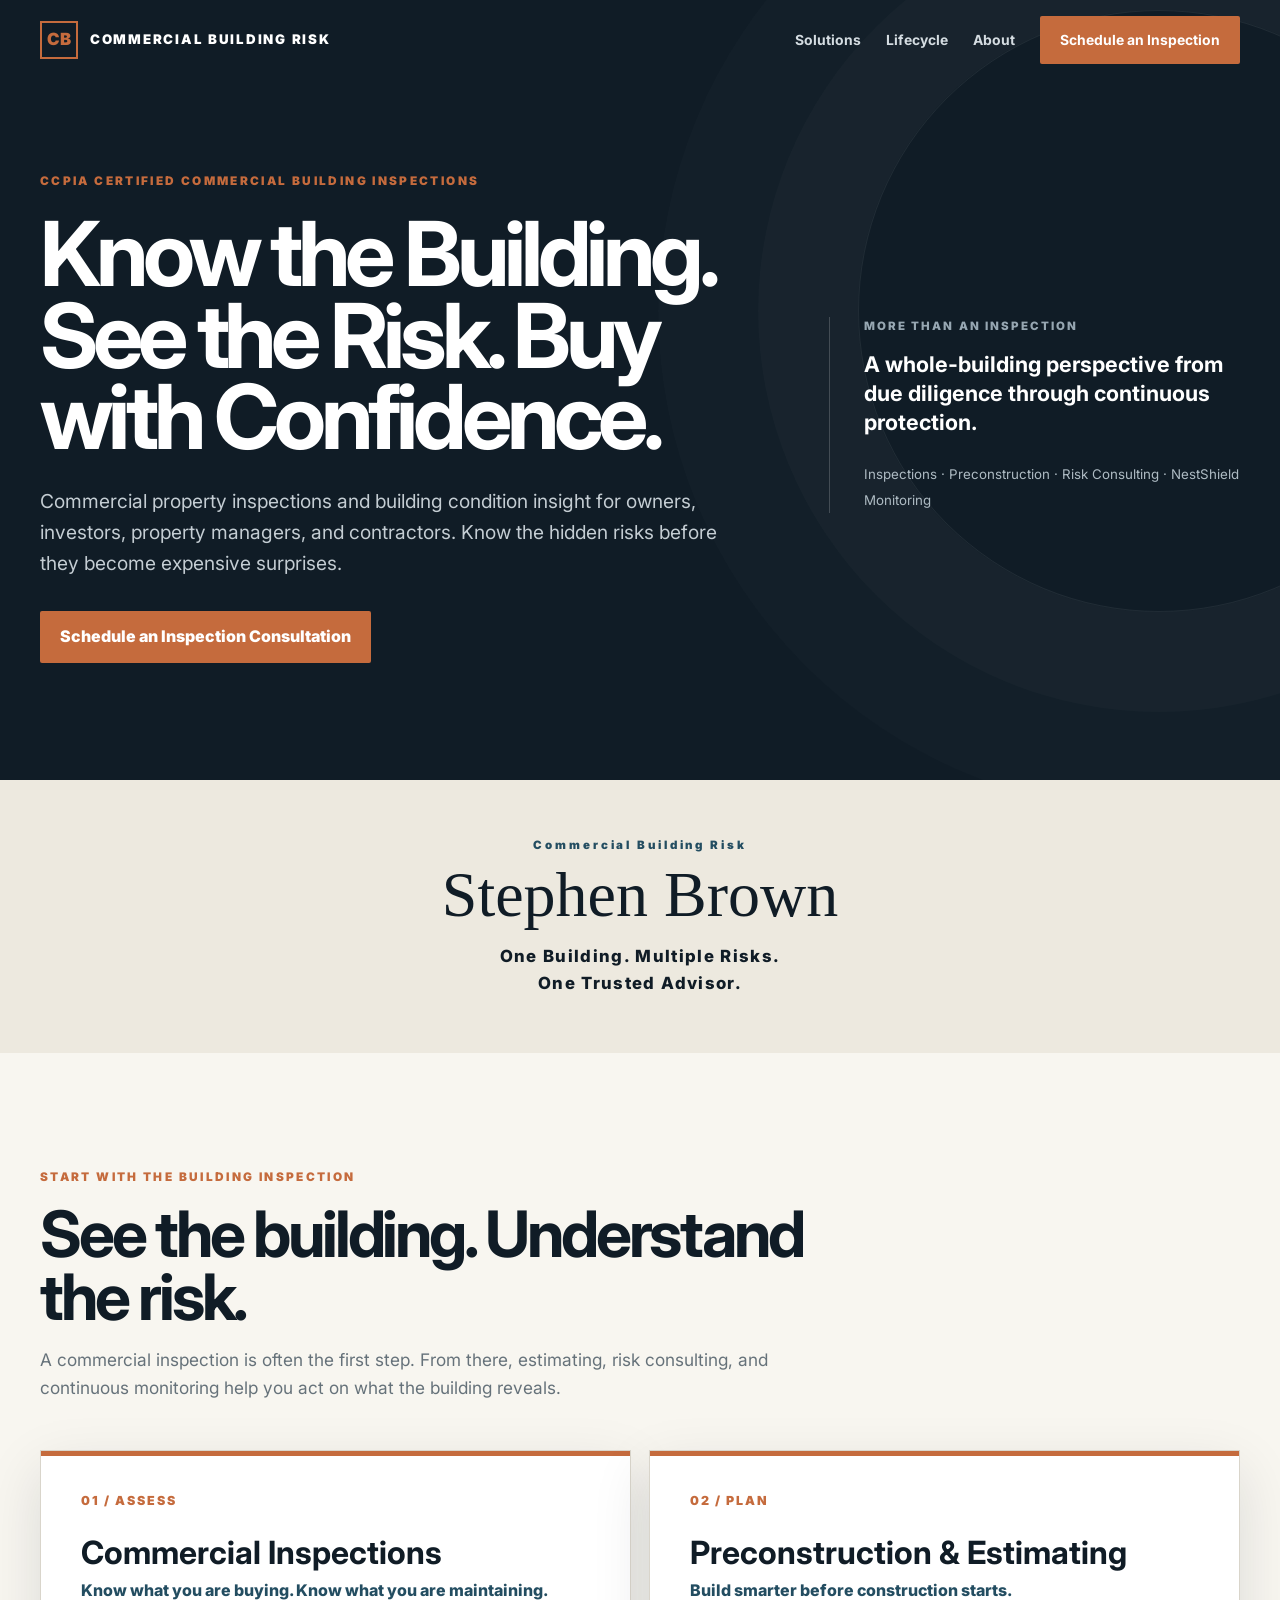
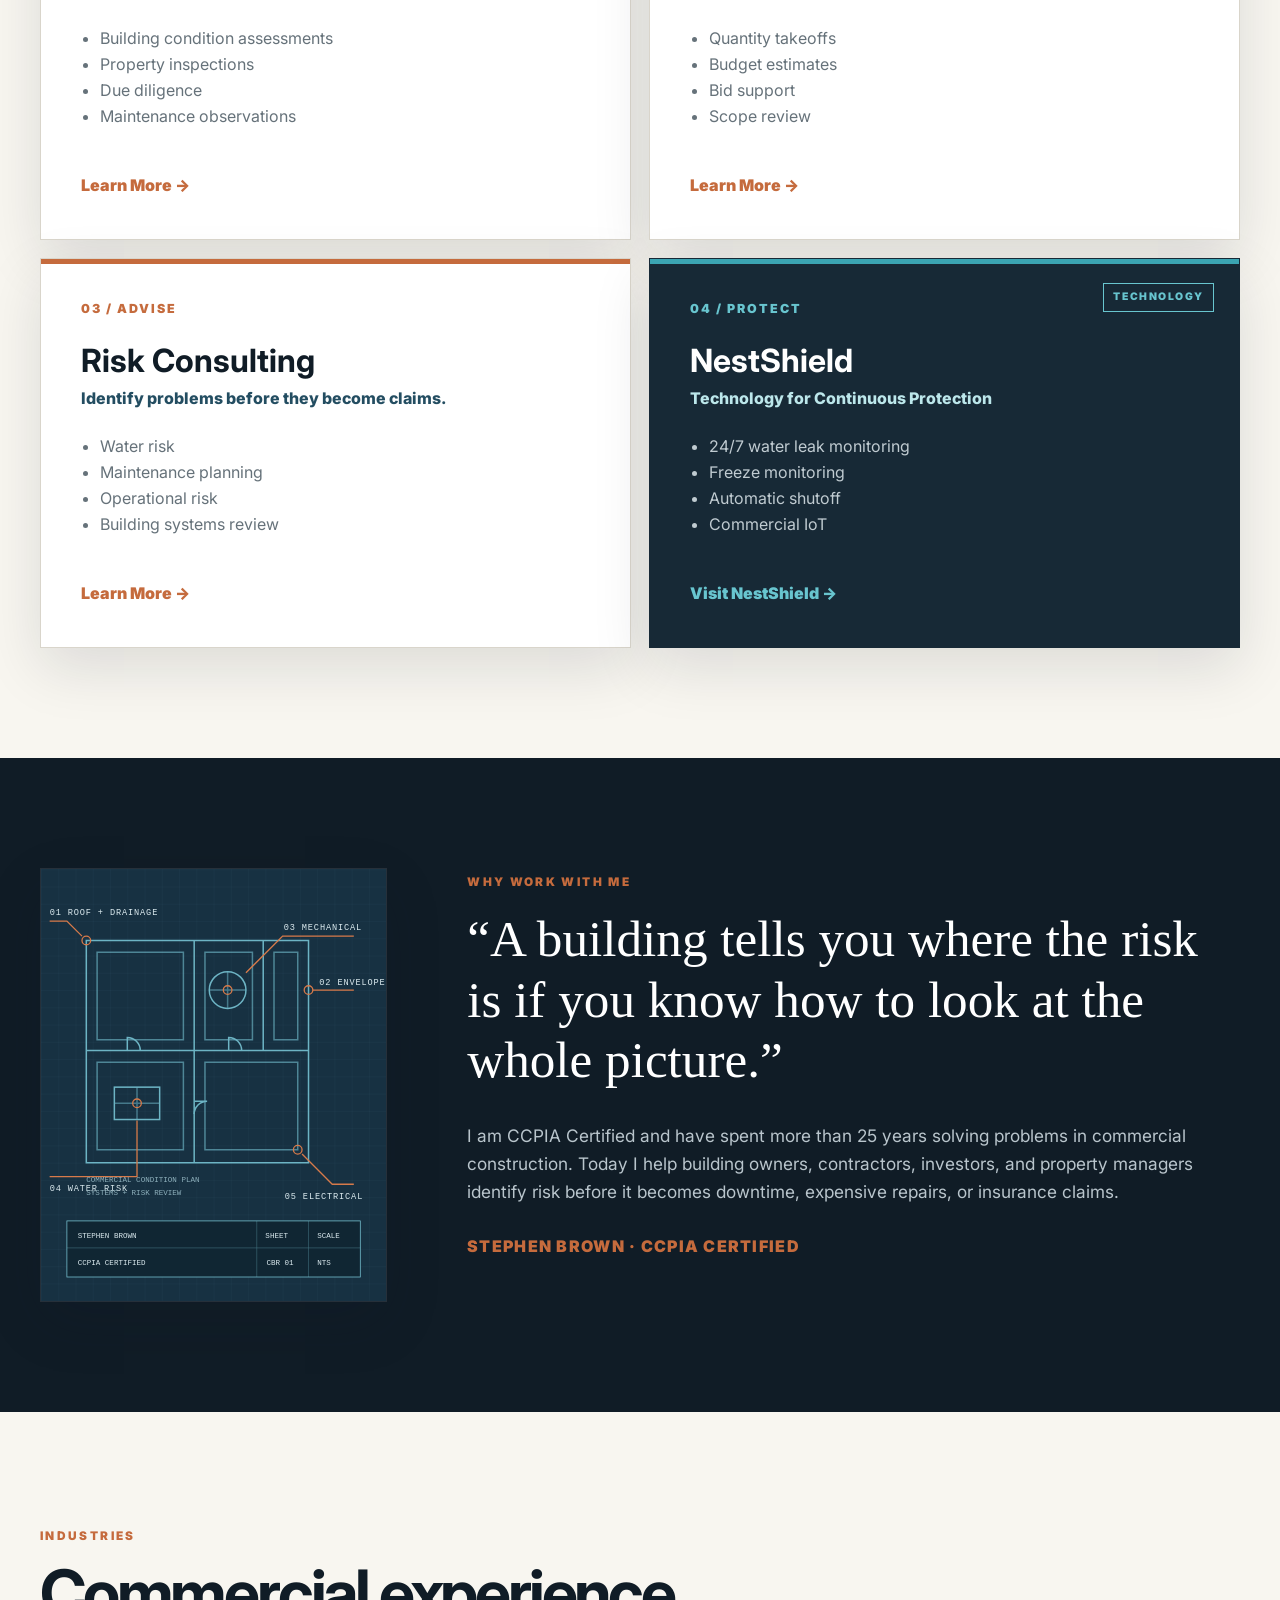
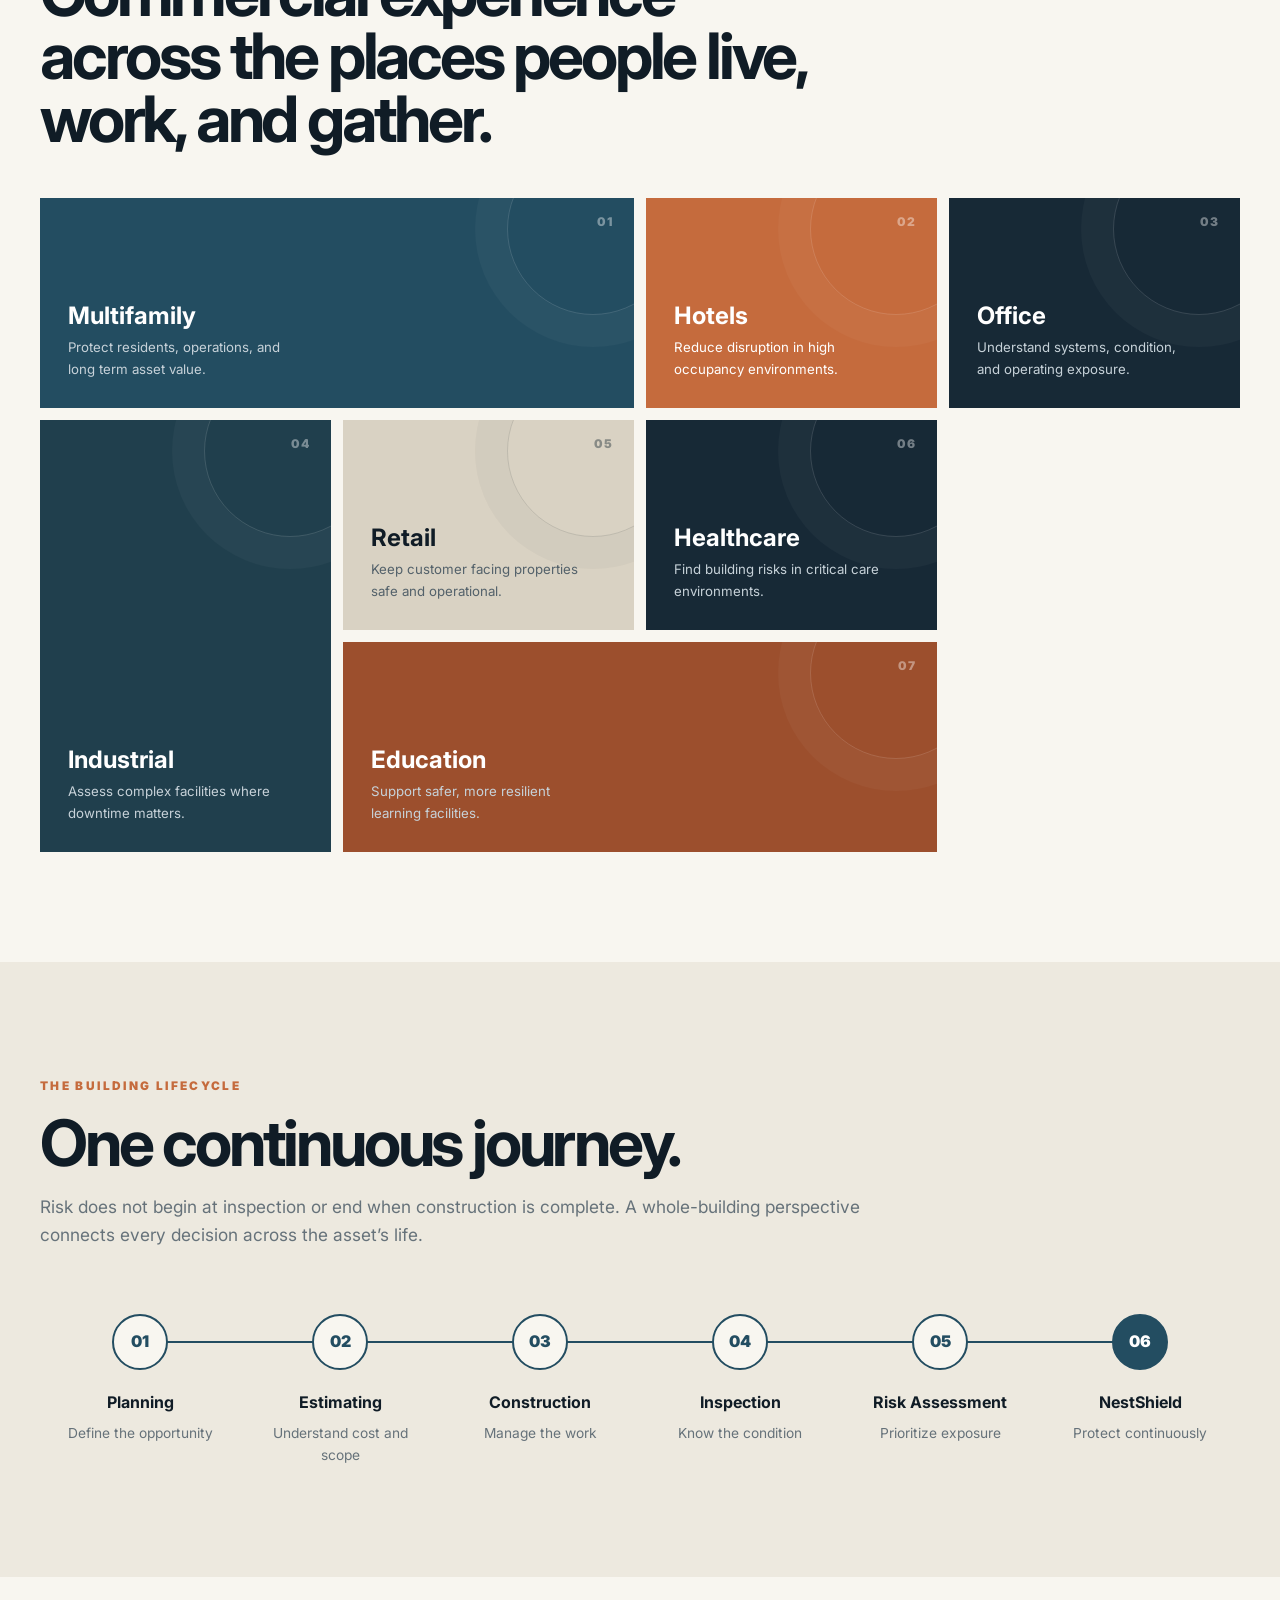
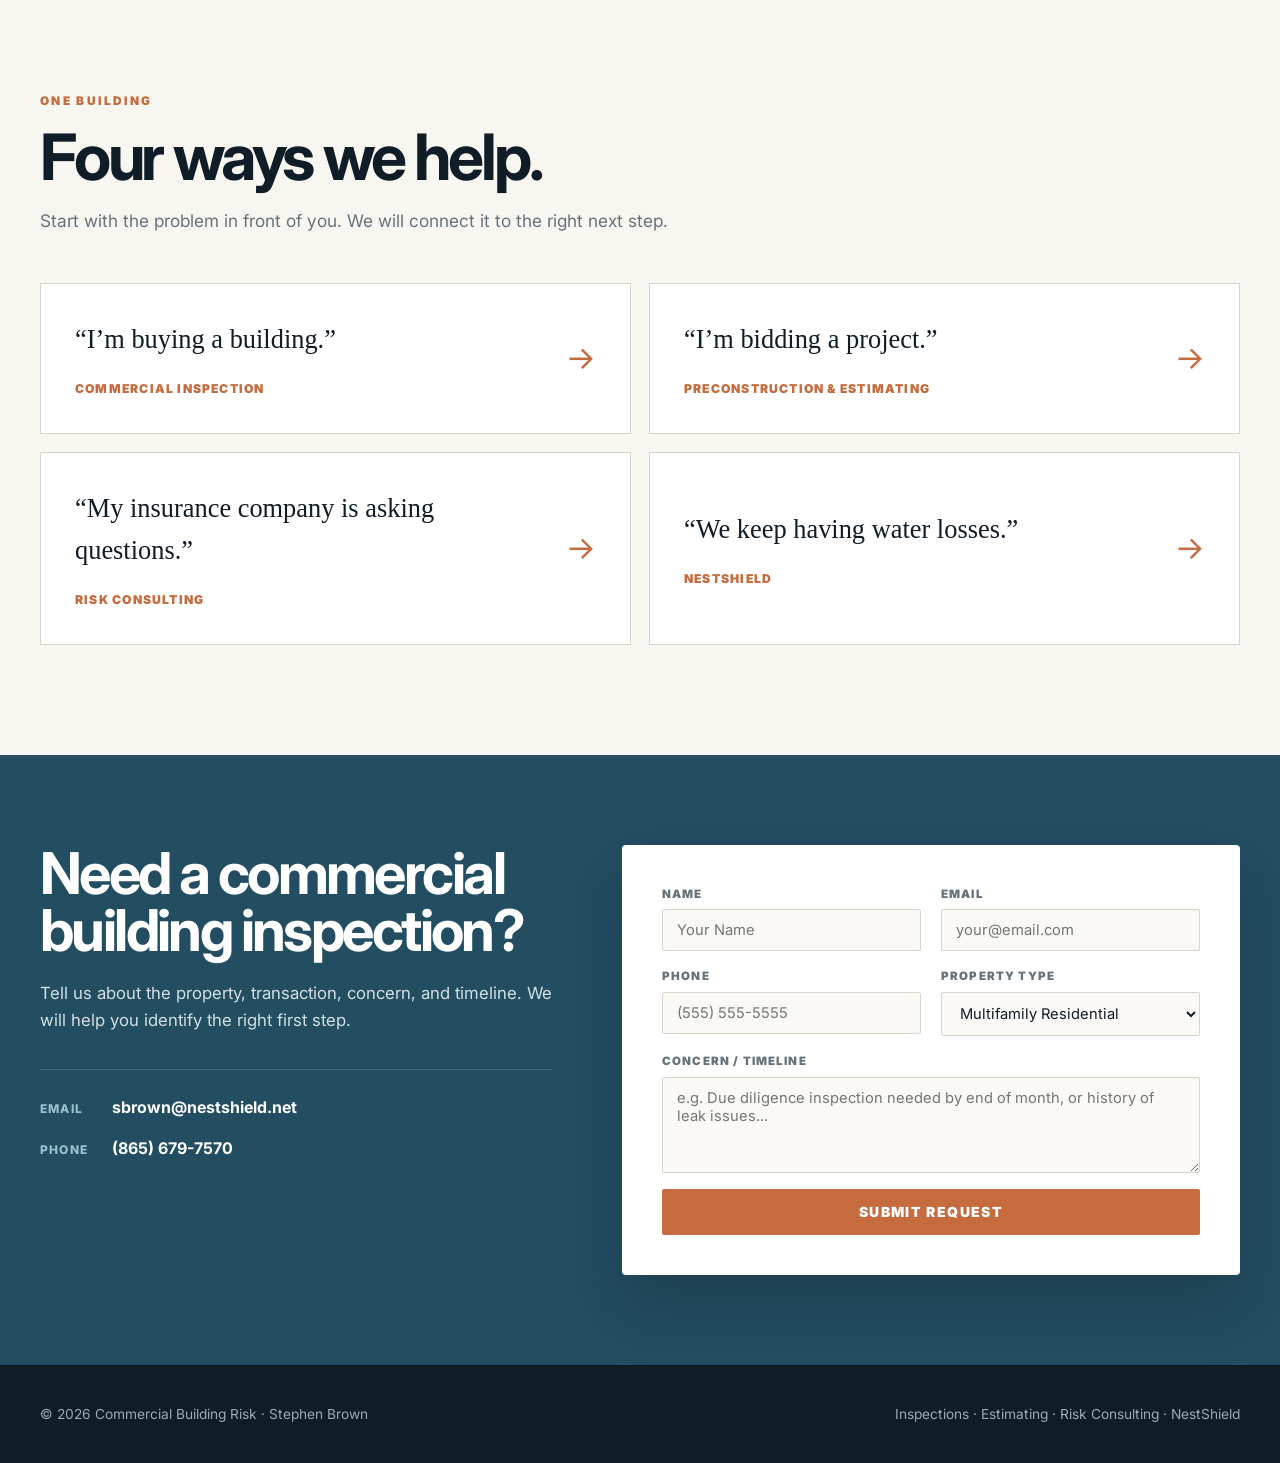
==== commit fd1b8051: "Replace blueprint illustration" ====
--- a/index.html
+++ b/index.html
@@ -630,51 +630,31 @@
     </div></div></section>
     <section class="section about" id="about"><div class="wrap about-grid">
       <div class="portrait">
-        <svg viewBox="0 0 200 250" style="width:100%;height:100%;background:linear-gradient(135deg,#1f3b4d,#122533);padding:20px;box-sizing:border-box;">
-          <g stroke="#ffffff06" stroke-width="0.5">
-            <line x1="20" y1="0" x2="20" y2="250" />
-            <line x1="40" y1="0" x2="40" y2="250" />
-            <line x1="60" y1="0" x2="60" y2="250" />
-            <line x1="80" y1="0" x2="80" y2="250" />
-            <line x1="100" y1="0" x2="100" y2="250" />
-            <line x1="120" y1="0" x2="120" y2="250" />
-            <line x1="140" y1="0" x2="140" y2="250" />
-            <line x1="160" y1="0" x2="160" y2="250" />
-            <line x1="180" y1="0" x2="180" y2="250" />
-            <line x1="0" y1="20" x2="200" y2="20" />
-            <line x1="0" y1="40" x2="200" y2="40" />
-            <line x1="0" y1="60" x2="200" y2="60" />
-            <line x1="0" y1="80" x2="200" y2="80" />
-            <line x1="0" y1="100" x2="200" y2="100" />
-            <line x1="0" y1="120" x2="200" y2="120" />
-            <line x1="0" y1="140" x2="200" y2="140" />
-            <line x1="0" y1="160" x2="200" y2="160" />
-            <line x1="0" y1="180" x2="200" y2="180" />
-            <line x1="0" y1="200" x2="200" y2="200" />
-            <line x1="0" y1="220" x2="200" y2="220" />
+        <svg viewBox="0 0 320 400" role="img" aria-label="Commercial building inspection blueprint" style="width:100%;height:100%;background:#173142;box-sizing:border-box;">
+          <defs><pattern id="grid" width="16" height="16" patternUnits="userSpaceOnUse"><path d="M16 0H0V16" fill="none" stroke="#73b6c8" stroke-width=".35" opacity=".16"/></pattern></defs>
+          <rect width="320" height="400" fill="url(#grid)"/>
+          <g fill="none" stroke="#77c3d3" stroke-width="1.4" opacity=".9">
+            <path d="M42 66H248V272H42Z M42 168H248 M142 66V272 M206 66V168"/>
+            <path d="M52 77H132V158H52Z M152 77H196V158H152Z M216 77H238V158H216Z" opacity=".65"/>
+            <path d="M52 179H132V260H52Z M152 179H238V260H152Z" opacity=".65"/>
+            <path d="M80 168v-12a12 12 0 0 1 12 12 M174 168v-12a12 12 0 0 1 12 12 M142 215h12a12 12 0 0 0-12 12"/>
+            <circle cx="173" cy="112" r="17"/><path d="M173 95v34M156 112h34" opacity=".55"/>
+            <rect x="68" y="202" width="42" height="30"/><path d="M68 217h42M89 202v30" opacity=".55"/>
           </g>
-          <g fill="none" stroke="#68c5cf" stroke-width="1.5" opacity="0.6">
-            <rect x="30" y="180" width="140" height="8" />
-            <rect x="40" y="115" width="120" height="65" />
-            <rect x="52" y="55" width="96" height="60" />
-            <line x1="45" y1="55" x2="100" y2="22" />
-            <line x1="100" y1="22" x2="155" y2="55" />
+          <g fill="none" stroke="#d77a4a" stroke-width="1.2">
+            <circle cx="42" cy="66" r="4"/><path d="M38 62 24 48H8"/>
+            <circle cx="248" cy="112" r="4"/><path d="M252 112h38"/>
+            <circle cx="173" cy="112" r="4"/><path d="M190 96l34-34h66"/>
+            <circle cx="89" cy="217" r="4"/><path d="M89 233v52H8"/>
+            <circle cx="238" cy="260" r="4"/><path d="M242 264l28 28h20"/>
           </g>
-          <g fill="none" stroke="#c56b3d" stroke-width="1" opacity="0.5">
-            <line x1="15" y1="22" x2="15" y2="188" />
-            <line x1="11" y1="22" x2="19" y2="22" />
-            <line x1="11" y1="188" x2="19" y2="188" />
-            <line x1="30" y1="198" x2="170" y2="198" />
-            <line x1="30" y1="194" x2="30" y2="202" />
-            <line x1="170" y1="194" x2="170" y2="202" />
+          <g fill="#dcebf0" font-family="ui-monospace,monospace" font-size="8" letter-spacing=".8">
+            <text x="8" y="42">01 ROOF + DRAINAGE</text><text x="258" y="107">02 ENVELOPE</text>
+            <text x="225" y="56">03 MECHANICAL</text><text x="8" y="298">04 WATER RISK</text><text x="226" y="306">05 ELECTRICAL</text>
           </g>
-          <g fill="#9cacb6" font-family="monospace" font-size="7" opacity="0.6">
-            <text x="7" y="115" transform="rotate(-90 7 115)">HEIGHT: 18.5m</text>
-            <text x="80" y="210">WIDTH: 14.0m</text>
-            <text x="88" y="16">CB-01</text>
-          </g>
+          <g fill="#8eb0bc" font-family="ui-monospace,monospace" font-size="7"><text x="42" y="290">COMMERCIAL CONDITION PLAN</text><text x="42" y="302">SYSTEMS + RISK REVIEW</text></g>
+          <g transform="translate(24 326)"><rect width="272" height="52" fill="#102633" stroke="#77c3d3" stroke-width=".7"/><path d="M176 0v52M224 0v52M0 25h272" stroke="#77c3d3" stroke-width=".5" opacity=".5"/><g fill="#dcebf0" font-family="ui-monospace,monospace" font-size="7"><text x="10" y="16">STEPHEN BROWN</text><text x="10" y="41">CCPIA CERTIFIED</text><text x="184" y="16">SHEET</text><text x="185" y="41">CBR 01</text><text x="232" y="16">SCALE</text><text x="232" y="41">NTS</text></g></g>
         </svg>
-        <span style="position:absolute;bottom:24px;left:24px;">Stephen Brown<br>Commercial Building Risk Advisor<br>CCPIA Certified</span>
       </div>
       <div><span class="eyebrow">Why work with me</span><blockquote>“A building tells you where the risk is if you know how to look at the whole picture.”</blockquote><p class="about-copy">I am CCPIA Certified and have spent more than 25 years solving problems in commercial construction. Today I help building owners, contractors, investors, and property managers identify risk before it becomes downtime, expensive repairs, or insurance claims.</p><div class="signature">STEPHEN BROWN · CCPIA CERTIFIED</div></div>
     </div></section>
